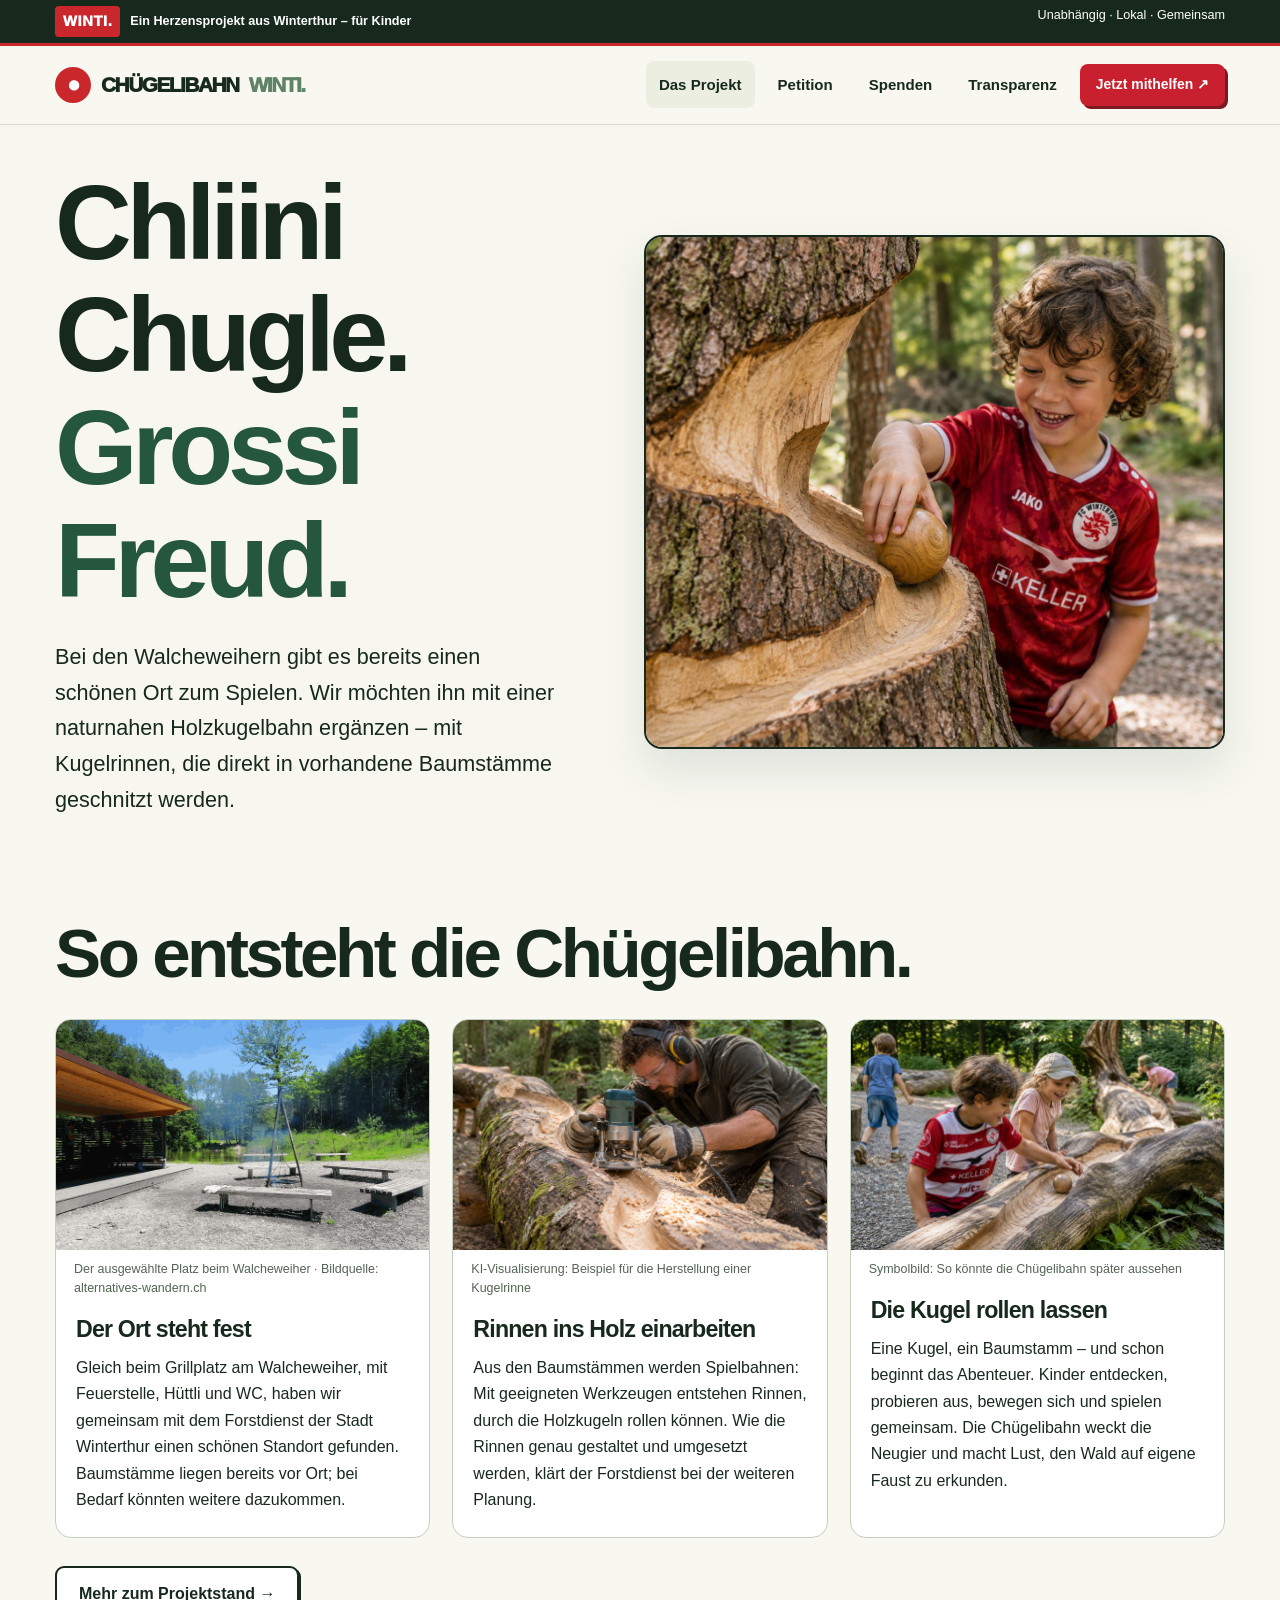
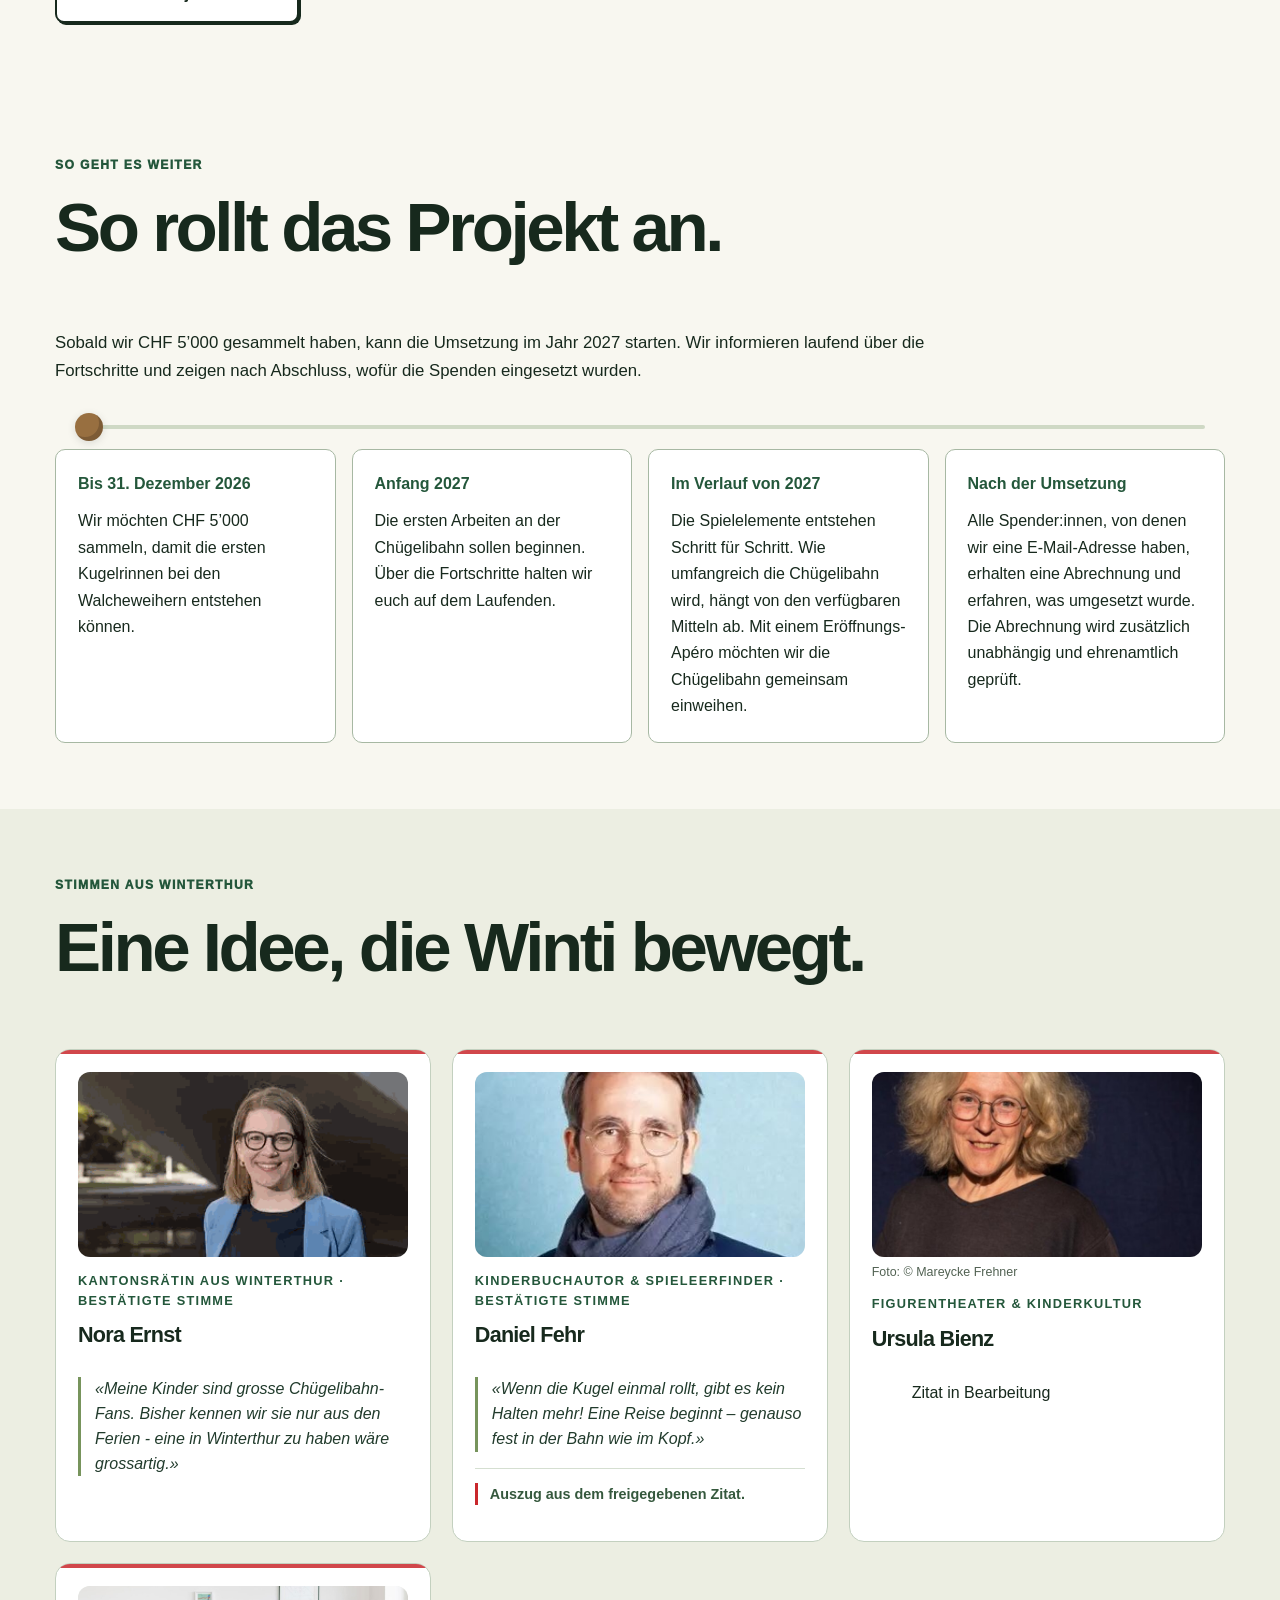
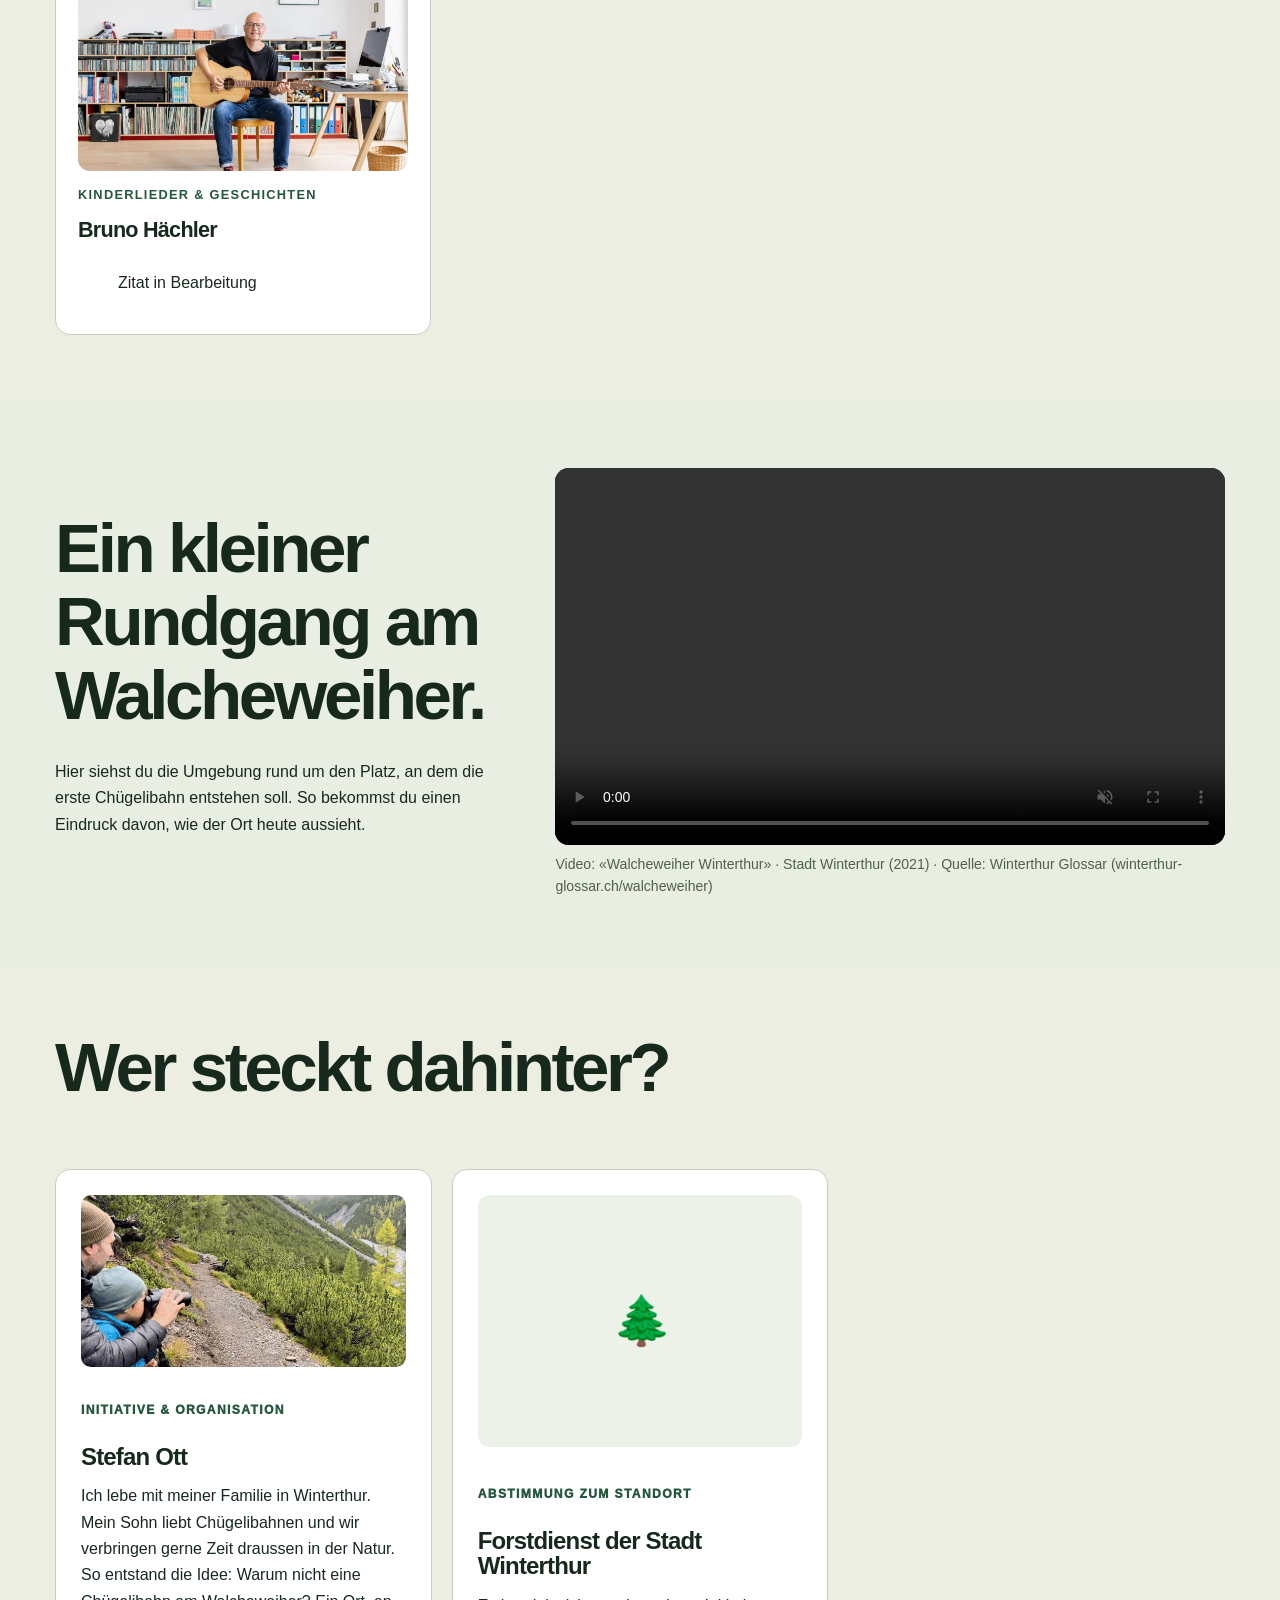
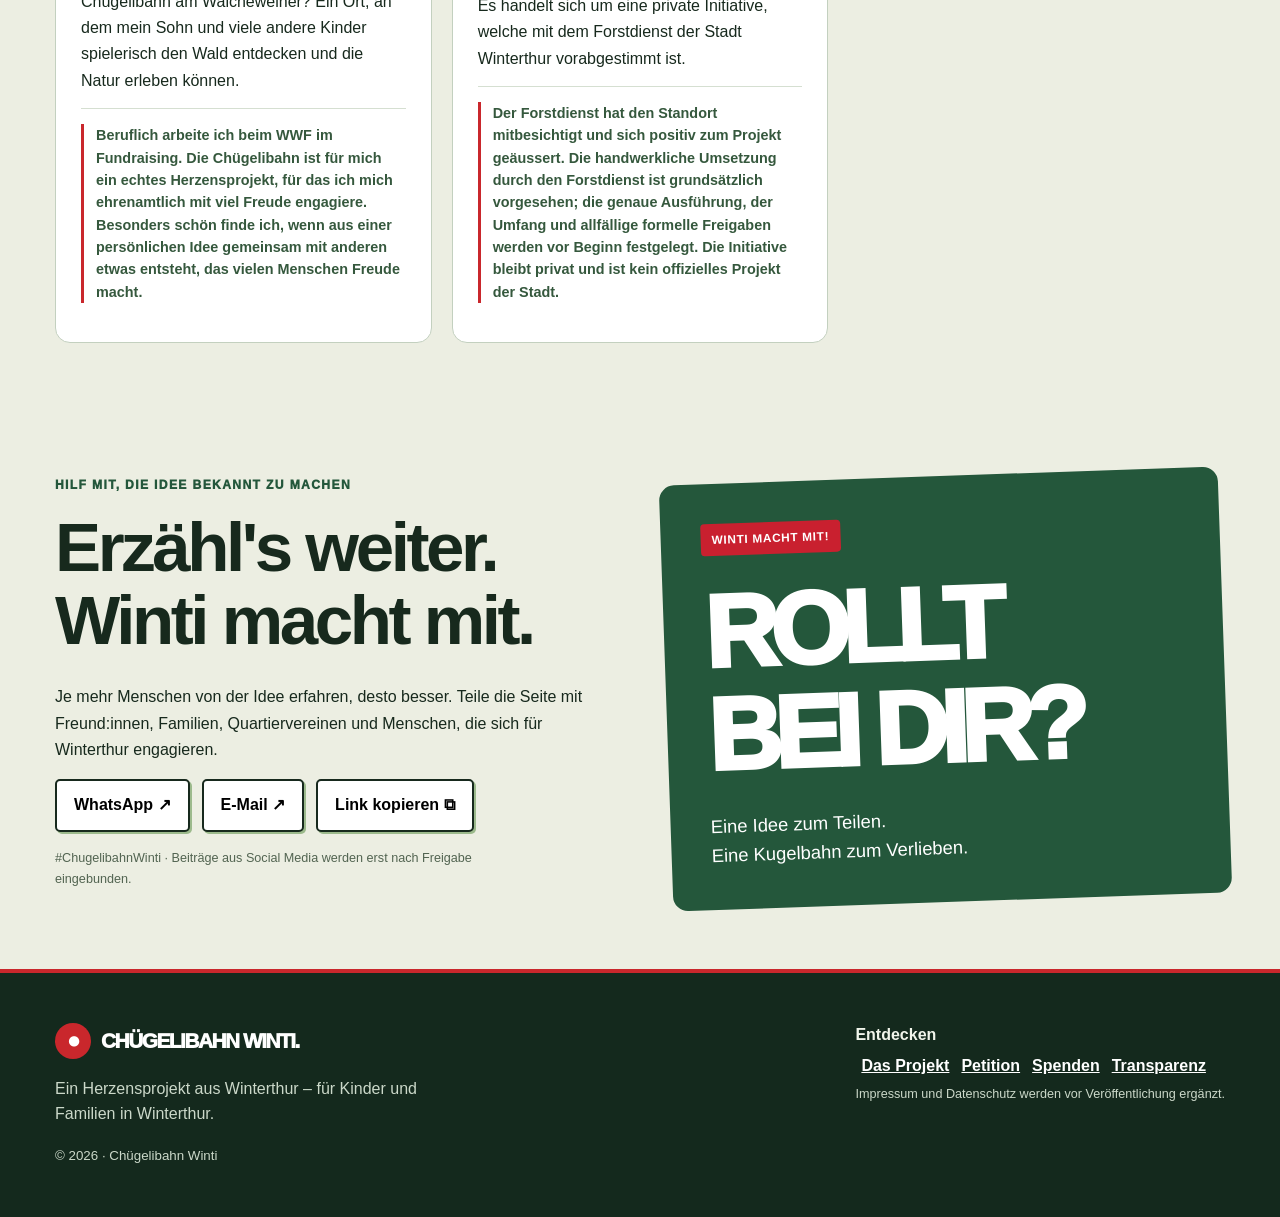
==== index.html @ 323e65c0 "Startseite: überflüssige Stimmen- und Videohinweise entfernen" ====
<!DOCTYPE html>

<html lang="de-CH">
  <head>
    <meta charset="utf-8" />
    <meta content="width=device-width, initial-scale=1" name="viewport" />
    <meta content="#f6f5ee" name="theme-color" />
    <title>Chügelibahn Winti – Chügelibahn Winterthur</title>

    <link rel="stylesheet" href="styles.css" />
    <script src="script.js" defer></script>
  </head>
  <body data-page="start">
    <div class="topline">
      <div class="shell">
        <span class="topline-badge"
          ><strong class="community-wordmark">WINTI.</strong> Ein Herzensprojekt aus Winterthur –
          für Kinder</span
        ><span>Unabhängig · Lokal · Gemeinsam</span>
      </div>
    </div>
    <header class="nav">
      <div class="shell nav-inner">
        <a class="logo" href="index.html"
          ><span class="logo-mark">●</span> CHÜGELIBAHN <span class="brand-location">WINTI.</span></a
        ><button aria-controls="navlinks" aria-expanded="false" class="mobile-menu" id="menu">
          ☰ Menü
        </button>
        <nav aria-label="Hauptnavigation" class="navlinks" id="navlinks">
          <a href="index.html" class="active" aria-current="page">Das Projekt</a
          ><a href="petition.html">Petition</a><a href="spenden.html">Spenden</a
          ><a href="transparenz.html">Transparenz</a
          ><a class="btn small main-nav-cta" href="spenden.html">Jetzt mithelfen ↗</a>
        </nav>
      </div>
    </header>
    <main>
      <section class="page" id="start">
        <div class="hero">
          <div class="shell hero-grid">
            <div>
              <h1>Chliini<br />Chugle.<br /><span>Grossi Freud.</span></h1>
              <p>
                Bei den Walcheweihern gibt es bereits einen schönen Ort zum Spielen.
                Wir möchten ihn mit einer naturnahen Holzkugelbahn ergänzen –
                mit Kugelrinnen, die direkt in vorhandene Baumstämme geschnitzt werden.
              </p>
            </div>
            <div aria-label="Illustration einer Holzkugelbahn im Wald" class="scene">
              <img
                alt="Symbolbild: Kind entdeckt eine Kugelbahn, die in liegende Baumstämme geschnitzt ist"
                loading="eager"
                src="bilder/kind-mit-kugel.jpg"
              />
            </div>
          </div>
        </div>
        <section class="section story-section" aria-labelledby="build-title">
          <div class="shell">
            <h2 id="build-title">So entsteht die Chügelibahn.</h2>
            <div class="build-steps">
              <article class="build-step">
                <figure>
                  <img src="bilder/walcheweiher-feuerstelle.png" loading="lazy" alt="Feuerstelle und Sitzgelegenheiten beim Walcheweiher in Winterthur" />
                  <figcaption>Der ausgewählte Platz beim Walcheweiher · Bildquelle: alternatives-wandern.ch</figcaption>
                </figure>
                <div class="build-step-copy">
                  <h3>Der Ort steht fest</h3>
                  <p>Gleich beim Grillplatz am Walcheweiher, mit Feuerstelle, Hüttli und WC, haben wir gemeinsam mit dem Forstdienst der Stadt Winterthur einen schönen Standort gefunden. Baumstämme liegen bereits vor Ort; bei Bedarf könnten weitere dazukommen.</p>
                </div>
              </article>
              <article class="build-step">
                <figure>
                  <img src="bilder/holzrinne-fraesen-foto.jpg" loading="lazy" alt="Fotorealistische Visualisierung: Eine Person fräst eine geschwungene Kugelrinne in einen liegenden Baumstamm" />
                  <figcaption>KI-Visualisierung: Beispiel für die Herstellung einer Kugelrinne</figcaption>
                </figure>
                <div class="build-step-copy">
                  <h3>Rinnen ins Holz einarbeiten</h3>
                  <p>Aus den Baumstämmen werden Spielbahnen: Mit geeigneten Werkzeugen entstehen Rinnen, durch die Holzkugeln rollen können. Wie die Rinnen genau gestaltet und umgesetzt werden, klärt der Forstdienst bei der weiteren Planung.</p>
                </div>
              </article>
              <article class="build-step">
                <figure>
                  <img src="bilder/kinder-spielen.jpg" loading="lazy" alt="Symbolbild: Kinder spielen an einer Holzkugelbahn im Wald" />
                  <figcaption>Symbolbild: So könnte die Chügelibahn später aussehen</figcaption>
                </figure>
                <div class="build-step-copy">
                  <h3>Die Kugel rollen lassen</h3>
                  <p>Eine Kugel, ein Baumstamm – und schon beginnt das Abenteuer. Kinder entdecken, probieren aus, bewegen sich und spielen gemeinsam. Die Chügelibahn weckt die Neugier und macht Lust, den Wald auf eigene Faust zu erkunden.</p>
                </div>
              </article>
            </div>
            <a class="btn light" href="transparenz.html">Mehr zum Projektstand →</a>
          </div>
        </section>
        <section class="section" aria-labelledby="timeline-title">
          <div class="shell">
            <div class="section-head">
              <div>
                <div class="eyebrow">So geht es weiter</div>
                <h2 id="timeline-title">So rollt das Projekt an.</h2>
              </div>
            </div>
            <p class="timeline-context">
              Sobald wir CHF 5’000 gesammelt haben, kann die Umsetzung im Jahr 2027 starten.
              Wir informieren laufend über die Fortschritte und zeigen nach Abschluss,
              wofür die Spenden eingesetzt wurden.
            </p>
            <div class="rolling-timeline">
              <div aria-hidden="true" class="rolling-track"></div>
              <div aria-hidden="true" class="rolling-ball"></div>
              <div class="roadmap">
                <div>
                  <strong>Bis 31. Dezember 2026</strong>
                  <p>Wir möchten CHF 5’000 sammeln, damit die ersten Kugelrinnen bei den Walcheweihern entstehen können.</p>
                </div>
                <div>
                  <strong>Anfang 2027</strong>
                  <p>Die ersten Arbeiten an der Chügelibahn sollen beginnen. Über die Fortschritte halten wir euch auf dem Laufenden.</p>
                </div>
                <div>
                  <strong>Im Verlauf von 2027</strong>
                  <p>Die Spielelemente entstehen Schritt für Schritt. Wie umfangreich die Chügelibahn wird, hängt von den verfügbaren Mitteln ab. Mit einem Eröffnungs-Apéro möchten wir die Chügelibahn gemeinsam einweihen.</p>
                </div>
                <div>
                  <strong>Nach der Umsetzung</strong>
                  <p>Alle Spender:innen, von denen wir eine E-Mail-Adresse haben, erhalten eine Abrechnung und erfahren, was umgesetzt wurde. Die Abrechnung wird zusätzlich unabhängig und ehrenamtlich geprüft.</p>
                </div>
              </div>
            </div>
          </div>
        </section>
        <section class="section alt home-voices" aria-labelledby="home-voices-title">
          <div class="shell">
            <div class="section-head">
              <div>
                <div class="eyebrow">Stimmen aus Winterthur</div>
                <h2 id="home-voices-title">Eine Idee, die Winti bewegt.</h2>
              </div>
            </div>
            <div class="support-grid">
              <article class="support-card">
                <img alt="Nora Ernst" class="support-photo" loading="lazy" src="bilder/nora-ernst.png" />
                <div class="support-role">Kantonsrätin aus Winterthur · bestätigte Stimme</div>
                <h3>Nora Ernst</h3>
                <blockquote class="confirmed-quote">«Meine Kinder sind grosse Chügelibahn-Fans. Bisher kennen wir sie nur aus den Ferien - eine in Winterthur zu haben wäre grossartig.»</blockquote>
              </article>
              <article class="support-card">
                <img alt="Daniel Fehr" class="support-photo" loading="lazy" src="bilder/daniel-fehr.jpg" />
                <div class="support-role">Kinderbuchautor &amp; Spieleerfinder · bestätigte Stimme</div>
                <h3>Daniel Fehr</h3>
                <blockquote class="confirmed-quote">«Wenn die Kugel einmal rollt, gibt es kein Halten mehr! Eine Reise beginnt – genauso fest in der Bahn wie im Kopf.»</blockquote>
                <p class="smallprint">Auszug aus dem freigegebenen Zitat.</p>
              </article>
              <article class="support-card">
                <img alt="Ursula Bienz" class="support-photo" loading="lazy" src="bilder/ursula-bienz.jpg" />
                <p class="photo-credit">Foto: © Mareycke Frehner</p>
                <div class="support-role">Figurentheater &amp; Kinderkultur</div>
                <h3>Ursula Bienz</h3>
                <blockquote class="pending-quote">Zitat in Bearbeitung</blockquote>
              </article>
              <article class="support-card">
                <img alt="Bruno Hächler" class="support-photo" loading="lazy" src="bilder/bruno-haechler.jpg" />
                <div class="support-role">Kinderlieder &amp; Geschichten</div>
                <h3>Bruno Hächler</h3>
                <blockquote class="pending-quote">Zitat in Bearbeitung</blockquote>
              </article>
            </div>
          </div>
        </section>
        <section class="section video-location">
          <div class="shell location-video-grid">
            <div>
              <h2>Ein kleiner Rundgang am Walcheweiher.</h2>
              <p>
                Hier siehst du die Umgebung rund um den Platz, an dem die erste Chügelibahn entstehen
                soll. So bekommst du einen Eindruck davon, wie der Ort heute aussieht.
              </p>
            </div>
            <figure class="video-figure">
              <video autoplay="" controls="" muted="" playsinline="" preload="auto">
                <source src="videoplayback.mp4" type="video/mp4" />
                Dein Browser unterstützt dieses Video leider nicht.
              </video>
              <figcaption>
                Video: «Walcheweiher Winterthur» · Stadt Winterthur (2021) · Quelle: Winterthur
                Glossar (winterthur-glossar.ch/walcheweiher)
              </figcaption>
            </figure>
          </div>
        </section>
        <section class="section alt team-section">
          <div class="shell">
            <div class="section-head">
              <div>
                <h2>Wer steckt dahinter?</h2>
              </div>
            </div>
            <div class="team-people">
              <article class="person-card">
                <img
                  alt="Stefan mit seinem Sohn draussen in der Natur"
                  class="person-photo"
                  loading="lazy"
                  src="bilder/stefan-mit-sohn.png"
                />
                <div>
                  <span class="eyebrow">Initiative &amp; Organisation</span>
                  <h3>Stefan Ott</h3>
                  <p>
                    Ich lebe mit meiner Familie in Winterthur. Mein Sohn liebt Chügelibahnen und wir
                    verbringen gerne Zeit draussen in der Natur. So entstand die Idee: Warum nicht
                    eine Chügelibahn am Walcheweiher? Ein Ort, an dem mein Sohn und viele andere
                    Kinder spielerisch den Wald entdecken und die Natur erleben können.
                  </p>
                  <p class="person-extra">
                    Beruflich arbeite ich beim WWF im Fundraising. Die Chügelibahn ist für mich ein
                    echtes Herzensprojekt, für das ich mich ehrenamtlich mit viel Freude engagiere.
                    Besonders schön finde ich, wenn aus einer persönlichen Idee gemeinsam mit
                    anderen etwas entsteht, das vielen Menschen Freude macht.
                  </p>
                </div>
              </article>
              <article class="person-card">
                <div aria-hidden="true" class="person-photo person-placeholder forest-placeholder">
                  🌲
                </div>
                <div>
                  <span class="eyebrow">Abstimmung zum Standort</span>
                  <h3>Forstdienst der Stadt Winterthur</h3>
                  <p>
                    Es handelt sich um eine private Initiative, welche mit dem Forstdienst der Stadt
                    Winterthur vorabgestimmt ist.
                  </p>
                  <p class="person-extra">
                    Der Forstdienst hat den Standort mitbesichtigt und sich positiv zum Projekt
                    geäussert. Die handwerkliche Umsetzung durch den Forstdienst ist grundsätzlich
                    vorgesehen; die genaue Ausführung, der Umfang und allfällige formelle Freigaben
                    werden vor Beginn festgelegt. Die Initiative bleibt privat und ist kein
                    offizielles Projekt der Stadt.
                  </p>
                </div>
              </article>
            </div>
          </div>
        </section>
      </section>

      <section class="section alt">
        <div class="shell split">
          <div>
            <div class="eyebrow">Hilf mit, die Idee bekannt zu machen</div>
            <h2>Erzähl's weiter.<br />Winti macht mit.</h2>
            <p>
              Je mehr Menschen von der Idee erfahren, desto besser. Teile die Seite mit
              Freund:innen, Familien, Quartiervereinen und Menschen, die sich für Winterthur
              engagieren.
            </p>
            <div class="social">
              <button data-share="start">WhatsApp ↗</button
              ><button data-share="start" data-share-kind="email">E-Mail ↗</button
              ><button data-copy="#start">Link kopieren ⧉</button>
            </div>
            <p class="smallprint share-note">
              #ChugelibahnWinti · Beiträge aus Social Media werden erst nach Freigabe eingebunden.
            </p>
          </div>
          <div class="share-poster">
            <span class="tag poster-winti">WINTI macht mit!</span>
            <div class="share-poster-title">ROLLT<br />BEI DIR?</div>
            <div class="share-poster-description">
              Eine Idee zum Teilen.<br />Eine Kugelbahn zum Verlieben.
            </div>
          </div>
        </div>
      </section>
    </main>
    <footer class="footer">
      <div class="shell footer-grid">
        <div>
          <a class="logo footer-logo" href="index.html"
            ><span class="logo-mark">●</span> CHÜGELIBAHN WINTI.</a
          >
          <p class="footer-description">
            Ein Herzensprojekt aus Winterthur – für Kinder und Familien in Winterthur.
          </p>
          <small class="footer-note">© 2026 · Chügelibahn Winti</small>
        </div>
        <div>
          <strong>Entdecken</strong>
          <div>
            <a href="index.html">Das Projekt</a><a href="petition.html">Petition</a
            ><a href="spenden.html">Spenden</a><a href="transparenz.html">Transparenz</a>
          </div>
          <p class="smallprint footer-note">
            Impressum und Datenschutz werden vor Veröffentlichung ergänzt.
          </p>
        </div>
      </div>
    </footer>
    <div class="sticky-cta">
      <a class="btn light" href="petition.html">Petition ✍️</a
      ><a class="btn" href="spenden.html">Spenden 💚</a>
    </div>
    <div aria-live="polite" class="toast" id="toast" role="status"></div>
  </body>
</html>
---- styles.css ----
/* Shared site styles. Responsive rules follow the components they adjust. */

:root {
  --orange: #d8ae7d;
  --white: #fff;
  --max: 1170px;
  --ink: #17291d;
  --green: #24573b;
  --winti-red: #c9272c;
  --editorial-accent: #77945c;
  --paper: #f8f7f0;
  --cream: #eceee2;
  --lime: #d9e5b6;
  --border: #c3d0bf;
  --muted: #526451;
}
* {
  box-sizing: border-box;
}
html {
  scroll-behavior: smooth;
}
body {
  margin: 0;
  background: var(--paper);
  color: var(--ink);
  font-family: Arial, Helvetica, sans-serif;
  line-height: 1.55;
}
button,
input {
  font: inherit;
}
button {
  cursor: pointer;
}
a {
  color: inherit;
}
button:focus-visible,
a:focus-visible,
input:focus-visible,
summary:focus-visible {
  outline: 3px solid #ff8b39;
  outline-offset: 3px;
}
h1,
h2,
h3,
p {
  margin-top: 0;
}
h1,
h2,
h3 {
  line-height: 1.06;
  letter-spacing: -0.05em;
}
h1 {
  font-size: clamp(3.1rem, 8.3vw, 7.4rem);
}
h2 {
  font-size: clamp(2.2rem, 5.4vw, 4.7rem);
}
h3 {
  font-size: clamp(1.25rem, 2.4vw, 2rem);
}
p {
  max-width: 68ch;
}
.shell {
  margin: auto;
}
.topline {
  background: var(--ink);
  color: #fff;
  font-size: 0.79rem;
  padding: 6px 0;
}
.topline .shell {
  display: flex;
  justify-content: space-between;
  gap: 12px;
}
.nav {
  position: sticky;
  top: 0;
  z-index: 25;
  background: rgba(248, 247, 240, 0.96);
  backdrop-filter: blur(12px);
  border-bottom: 1px solid #d5dccf;
}
.nav-inner {
  min-height: 78px;
  display: flex;
  justify-content: space-between;
  gap: 12px;
}
.nav-inner,
.logo {
  align-items: center;
}
.logo {
  display: inline-flex;
  gap: 10px;
  font-size: 1.3rem;
  font-weight: 950;
  letter-spacing: -0.07em;
  text-decoration: none;
}
.logo-mark {
  display: grid;
  place-items: center;
  width: 36px;
  height: 36px;
  border-radius: 50%;
  font-size: 22px;
}
.navlinks {
  display: flex;
  align-items: center;
  gap: 10px;
}
.navlinks a {
  border: 0;
  background: transparent;
  padding: 12px 13px;
  color: var(--ink);
  font-weight: 800;
  font-size: 0.94rem;
  border-radius: 8px;
}
.navlinks a:hover,
.navlinks a.active {
  background: var(--cream);
}
.btn {
  border: 2px solid var(--ink);
  color: var(--ink);
  font-weight: 900;
  padding: 14px 22px;
  border-radius: 9px;
  transition:
    transform 0.15s,
    box-shadow 0.15s;
  text-decoration: none;
  display: inline-flex;
  align-items: center;
  justify-content: center;
  gap: 8px;
}
.btn,
.btn:hover {
  box-shadow: 2px 2px 0 var(--ink);
}
.btn:hover {
  transform: translate(2px, 2px);
}
.btn.dark {
  color: #fff;
  box-shadow: 4px 4px 0 #7b9c77;
}
.btn.light {
  background: #fff;
}
.btn.small {
  padding: 10px 16px;
  font-size: 0.87rem;
}
.btn.full {
  width: 100%;
}
.btn:disabled {
  opacity: 0.55;
  cursor: not-allowed;
}
.tag {
  display: inline-flex;
  padding: 7px 11px;
  border-radius: 4px;
  background: var(--lime);
  font-size: 0.74rem;
  font-weight: 950;
  letter-spacing: 0.07em;
  text-transform: uppercase;
}
.page {
  display: block;
  animation: appear 0.22s ease;
}
@keyframes appear {
  from {
    opacity: 0.6;
    transform: translateY(6px);
  }
  to {
    opacity: 1;
    transform: translateY(0);
  }
}
.hero {
  padding: 58px 0 86px;
  overflow: hidden;
}
.hero-grid {
  display: grid;
  grid-template-columns: 1.02fr 0.98fr;
  gap: 4%;
}
.hero h1 {
  margin: 22px 0 22px;
}
.hero h1 span {
  color: var(--green);
}
.hero p {
  font-size: 1.22rem;
}
.scene {
  position: relative;
  border: 2px solid var(--ink);
  border-radius: 22px;
  background: #dfeadb;
  box-shadow: 5px 5px 0 #c2ceb3;
  overflow: hidden;
}
.section {
  padding: 90px 0;
}
.section.dark {
  background: var(--ink);
  color: #fff;
}
.section-head {
  display: flex;
  justify-content: space-between;
}
.section-head p {
  max-width: 380px;
}
.cards {
  display: grid;
  grid-template-columns: repeat(3, 1fr);
}
.card {
  border: 1.5px solid var(--ink);
  padding: 27px;
  background: #fff;
  border-radius: 13px;
}
.card .num {
  font-size: 3rem;
  font-weight: 950;
  color: var(--green);
  letter-spacing: -0.07em;
}
.card h3 {
  margin: 8px 0 11px;
}
.card p {
  color: var(--muted);
}
.split {
  display: grid;
  grid-template-columns: 1fr 1fr;
}
.milestone {
  display: grid;
  grid-template-columns: 135px 1fr;
  gap: 28px;
  padding: 22px 0;
  border-top: 1px solid #c9d2c3;
}
.milestone strong {
  font-size: 1.6rem;
  letter-spacing: -0.06em;
}
.milestone p {
  margin: 5px 0 0;
}
.progress-wrap {
  border: 2px solid var(--ink);
  background: #fff;
  padding: 28px;
  border-radius: 13px;
  box-shadow: 7px 7px 0 var(--lime);
}
.progress-head {
  display: flex;
  justify-content: space-between;
  align-items: center;
  gap: 10px;
}
.progress-head strong {
  font-size: clamp(2rem, 4vw, 3.8rem);
  letter-spacing: -0.07em;
  line-height: 1;
}
.progress {
  height: 19px;
  background: #dbe3d5;
  border: 1px solid var(--ink);
  border-radius: 20px;
  overflow: hidden;
  margin: 20px 0 10px;
}
.progress > span {
  display: block;
  height: 100%;
  width: 0;
  background: #62a85f;
  transition: width 0.4s;
}
.notice {
  font-size: 0.9rem;
}
.eyebrow {
  font-weight: 950;
  font-size: 0.76rem;
  letter-spacing: 0.11em;
  text-transform: uppercase;
  color: var(--green);
  margin-bottom: 16px;
}
.dark .eyebrow {
  color: var(--lime);
}
.page-hero {
  padding: 70px 0 55px;
  background: var(--cream);
  border-bottom: 1px solid #d3dbc9;
}
.page-hero h1 {
  font-size: clamp(3rem, 7vw, 6.2rem);
  max-width: 1000px;
  margin: 12px 0 22px;
}
.page-hero p {
  font-size: 1.23rem;
}
.form-card {
  background: #fff;
  border: 2px solid var(--ink);
  padding: 30px;
  border-radius: 14px;
  box-shadow: 3px 3px 0 #b5c9ab;
}
.form-card h3 {
  margin-bottom: 20px;
}
.field {
  margin: 0 0 15px;
}
.field label {
  display: block;
  font-weight: 800;
  margin-bottom: 6px;
}
.field input {
  width: 100%;
  padding: 13px 14px;
  border-radius: 7px;
  border: 1.5px solid #90a38c;
  background: #fff;
  color: var(--ink);
}
.two-fields {
  display: grid;
  grid-template-columns: 1fr 1fr;
  gap: 12px;
}
.checkline {
  display: flex;
  gap: 10px;
  align-items: flex-start;
  font-size: 0.91rem;
  margin: 15px 0;
}
.checkline input {
  width: 17px;
  height: 17px;
  flex: none;
  margin-top: 4px;
}
.checkline label {
  cursor: pointer;
}
.muted,
.smallprint {
  color: var(--muted);
}
.smallprint {
  font-size: 0.79rem;
}
.quote {
  font-size: clamp(1.5rem, 2.6vw, 2.5rem);
  line-height: 1.25;
  font-weight: 900;
  letter-spacing: -0.04em;
}
.result {
  display: none;
  background: #e4f5c1;
  border: 2px solid var(--ink);
  padding: 20px;
  border-radius: 10px;
  margin-top: 18px;
}
.result.visible {
  display: block;
}
.chip-row {
  display: flex;
  gap: 10px;
  flex-wrap: wrap;
}
.chip {
  padding: 13px 19px;
  border: 2px solid #9cac98;
  border-radius: 8px;
  background: #fff;
  font-weight: 900;
}
.chip.selected {
  box-shadow: 3px 3px 0 var(--ink);
}
.metric-grid {
  display: grid;
  grid-template-columns: repeat(3, 1fr);
  gap: 15px;
}
.metric {
  padding: 22px;
  border: 1.5px solid var(--ink);
  background: #fff;
  border-radius: 11px;
}
.metric strong {
  display: block;
  font-size: 2rem;
  letter-spacing: -0.06em;
}
.metric small {
  color: var(--muted);
}
table {
  width: 100%;
  border-collapse: collapse;
}
th,
td {
  padding: 14px 12px;
  text-align: left;
  border-bottom: 1px solid #cbd6c7;
}
th {
  background: #e4ecdc;
  font-size: 0.85rem;
}
td:last-child,
th:last-child {
  text-align: right;
  font-variant-numeric: tabular-nums;
}
.faq details {
  border: 2px solid var(--ink);
  margin: 11px 0;
  background: #fff;
  box-shadow: 4px 4px 0 #bddd9d;
  border-radius: 5px;
}
.faq summary {
  list-style: none;
  cursor: pointer;
  font-weight: 900;
  padding: 18px 55px 18px 19px;
  position: relative;
  font-size: 1.04rem;
}
.faq summary::-webkit-details-marker {
  display: none;
}
.faq summary:after {
  content: "+";
  position: absolute;
  right: 19px;
  top: 9px;
  font-size: 2rem;
}
.faq details[open] summary:after {
  content: "−";
}
.faq details p {
  padding: 0 19px 18px;
  margin: 0;
  color: var(--muted);
}
.social {
  display: flex;
  flex-wrap: wrap;
  gap: 12px;
}
.social button {
  border: 2px solid var(--ink);
  background: #fff;
  padding: 12px 17px;
  border-radius: 5px;
  font-weight: 850;
}
.footer {
  background: #14291d;
  color: #f1f5eb;
  padding: 50px 0;
}
.footer-grid {
  display: flex;
  justify-content: space-between;
  gap: 30px;
  flex-wrap: wrap;
}
.footer a:not(.logo) {
  color: #fff;
  background: transparent;
  border: 0;
  text-decoration: underline;
  padding: 6px;
  font-weight: 700;
}
.toast {
  position: fixed;
  right: 20px;
  bottom: 20px;
  z-index: 50;
  padding: 15px 20px;
  border-radius: 10px;
  background: var(--ink);
  color: #fff;
  box-shadow: 0 8px 40px #0003;
  max-width: 370px;
  display: none;
}
.toast.show {
  display: block;
}
.demo-pill {
  display: inline-block;
  background: #fcdfb2;
  color: #4b330c;
  padding: 6px 10px;
  border-radius: 5px;
  font-size: 0.74rem;
  font-weight: 850;
}
.mobile-menu {
  display: none;
}
.donation-summary {
  background: #eef3e6;
  border-radius: 10px;
  padding: 18px;
  margin: 20px 0;
}
.donation-summary strong {
  font-size: 2rem;
}
.sticky-cta {
  display: none;
}
@media (max-width: 880px) {
  .navlinks {
    gap: 2px;
  }
  .navlinks a {
    padding: 10px 7px;
    font-size: 0.82rem;
  }
  .hero-grid {
    gap: 36px;
  }
  .hero-grid,
  .split {
    grid-template-columns: 1fr;
  }
  .hero {
    padding: 40px 0 60px;
  }
  .hero .scene {
    max-width: 680px;
  }
  .section {
    padding: 65px 0;
  }
  .cards {
    grid-template-columns: 1fr 1fr;
  }
  .section-head {
    flex-direction: column;
  }
  .metric-grid {
    grid-template-columns: 1fr 1fr;
  }
}
@media (max-width: 600px) {
  .topline {
    font-size: 0.69rem;
  }
  .nav-inner {
    min-height: 67px;
    flex-wrap: wrap;
  }
  .logo {
    font-size: 1.07rem;
  }
  .logo-mark {
    width: 30px;
    height: 30px;
    font-size: 19px;
  }
  .mobile-menu {
    display: block;
    border: 1.5px solid var(--ink);
    background: transparent;
    padding: 8px 12px;
    border-radius: 6px;
    font-weight: 800;
  }
  .navlinks {
    display: none;
    flex-basis: 100%;
    flex-direction: column;
    align-items: stretch;
    padding-bottom: 15px;
  }
  .navlinks.open {
    display: flex;
  }
  .navlinks a {
    text-align: left;
    padding: 13px;
  }
  .navlinks .btn {
    display: none;
  }
  .hero h1 {
    font-size: clamp(3rem, 13vw, 5.3rem);
  }
  .hero p {
    font-size: 1.06rem;
  }
  .cards,
  .metric-grid,
  .two-fields {
    grid-template-columns: 1fr;
  }
  .form-card {
    padding: 20px;
  }
  .section {
    padding: 53px 0;
  }
  .page-hero {
    padding: 55px 0 40px;
  }
  .page-hero h1 {
    font-size: 3.1rem;
  }
  .milestone {
    grid-template-columns: 90px 1fr;
    gap: 13px;
  }
  .milestone strong {
    font-size: 1.2rem;
  }
  .progress-wrap {
    padding: 20px;
  }
  .sticky-cta {
    display: flex;
    position: fixed;
    bottom: 0;
    left: 0;
    right: 0;
    background: #f8f7f0ee;
    backdrop-filter: blur(10px);
    padding: 10px 16px;
    gap: 8px;
    border-top: 1px solid #cbd5c6;
    z-index: 20;
  }
  .sticky-cta .btn {
    flex: 1;
    font-size: 0.82rem;
    padding: 10px 8px;
  }
  .footer {
    padding-bottom: 95px;
  }
}

.scene {
  min-height: 500px;
}
.scene > img {
  width: 100%;
  height: 500px;
  object-fit: cover;
  display: block;
}
.photo-grid {
  display: grid;
  grid-template-columns: repeat(2, minmax(0, 1fr));
  gap: 18px;
}
.photo-grid figure {
  margin: 0;
  background: #fff;
  border: 1px solid #cbd6c7;
  border-radius: 14px;
  overflow: hidden;
}
.photo-grid figure.wide {
  grid-column: span 2;
}
.photo-grid img {
  width: 100%;
  height: 270px;
  object-fit: cover;
  display: block;
}
.photo-grid .wide img {
  height: 420px;
}
.photo-grid figcaption {
  padding: 13px 18px;
  color: #435545;
  font-size: 0.9rem;
}
.roadmap {
  display: grid;
  grid-template-columns: repeat(4, 1fr);
  gap: 16px;
}
.roadmap > div {
  background: white;
  padding: 22px;
  border: 1.5px solid #a7b8a3;
  border-radius: 10px;
}
.roadmap strong {
  color: var(--green);
}
.roadmap p {
  margin: 12px 0 0;
}
.photo-section {
  background: #f4f6ee;
}
@media (max-width: 800px) {
  .roadmap {
    grid-template-columns: 1fr 1fr;
  }
}
@media (max-width: 600px) {
  .scene,
  .scene > img {
    min-height: 280px;
    height: 300px;
  }
  .photo-grid {
    grid-template-columns: 1fr;
  }
  .photo-grid figure.wide {
    grid-column: span 1;
  }
  .photo-grid img,
  .photo-grid .wide img {
    height: 260px;
  }
  .roadmap {
    grid-template-columns: 1fr;
  }
}
.hero {
  background: #f7f7f0;
}
.hero-grid {
  align-items: center;
}
.hero .scene {
  border-radius: 18px;
  overflow: hidden;
  box-shadow: 0 20px 44px #183c281c;
}
.hero .scene img {
  height: 510px;
  object-fit: cover;
  object-position: 50% 50%;
}
.editorial-grid {
  display: grid;
  grid-template-columns: 1.25fr 0.75fr;
}
.editorial-grid img {
  width: 100%;
  height: 390px;
  object-fit: cover;
  border-radius: 16px;
}
.editorial-grid h2 {
  font-size: clamp(32px, 4vw, 49px);
}
.visual-break {
  background: #f9f7ee;
}
.page-hero {
  position: relative;
}
.benefit-image figcaption {
  font-size: 0.83rem;
  opacity: 0.72;
  display: block;
  margin-top: 7px;
}
.benefit-image {
  margin: 36px 0 0;
}
.benefit-image img {
  width: 100%;
  max-height: 400px;
  object-fit: cover;
  border-radius: 12px;
}
.reward-note {
  background: #edf5df;
  border: 1px solid #b6caa5;
  border-radius: 8px;
  margin-top: 15px;
  padding: 13px;
  font-size: 0.98rem;
  color: #24442f;
}
.status-grid {
  display: grid;
  grid-template-columns: repeat(3, 1fr);
  gap: 15px;
}
.status-grid > div {
  padding: 24px;
  border: 1px solid #cad5c5;
  border-radius: 12px;
  background: white;
}
.status-grid p {
  margin: 10px 0 0;
}
.status-dot {
  width: 11px;
  height: 11px;
  border-radius: 50%;
  background: #457b4d;
  display: inline-block;
  margin-right: 8px;
}
.status-dot.pending {
  background: #c99c44;
}
.voluntary {
  margin-bottom: 28px;
  padding: 18px 24px;
  background: #eaf2df;
  border-radius: 12px;
}
.voluntary h3 {
  margin: 5px 0;
}
.voluntary p {
  margin-bottom: 0;
}
@media (max-width: 800px) {
  .editorial-grid,
  .status-grid {
    grid-template-columns: 1fr;
  }
  .editorial-grid img {
    height: 290px;
  }
  .hero .scene img {
    height: 320px;
  }
}
.person-card {
  background: white;
  border: 1.5px solid #c2d0bf;
  border-radius: 15px;
  padding: 25px;
  gap: 14px;
}
.person-card h3 {
  margin: 8px 0 14px;
  font-size: 1.5rem;
}
.person-card p {
  margin: 0 0 14px;
}
.petition-hero-grid {
  display: grid;
  grid-template-columns: 1fr 1fr;
  gap: 55px;
  align-items: center;
}
.petition-head .petition-hero-grid h1 {
  font-size: clamp(3rem, 5.5vw, 5rem);
  line-height: 1.05;
}
.petition-head .btn {
  margin: 22px 0 0;
}
.petition-head {
  padding: 55px 0;
}
.donation-head {
  padding: 55px 0 40px;
}
.donation-hero-detail {
  display: flex;
  align-items: center;
  gap: 20px;
  margin-top: 35px;
  max-width: 950px;
  padding: 14px;
  background: #eef3e6;
  border-radius: 14px;
}
.donation-hero-detail img {
  width: 215px;
  height: 115px;
  object-fit: cover;
  border-radius: 9px;
}
.donation-hero-detail p {
  font-size: 1rem;
  margin: 0;
}
.inline-image {
  margin-top: 32px;
  display: flex;
  align-items: center;
  gap: 30px;
}
.inline-image img {
  width: 43%;
  max-height: 270px;
  object-fit: cover;
  border-radius: 14px;
}
.inline-image > div {
  max-width: 530px;
}
@media (max-width: 980px) {
  .petition-hero-grid {
    gap: 25px;
  }
}
@media (max-width: 700px) {
  .petition-hero-grid {
    grid-template-columns: 1fr;
  }
  .donation-hero-detail,
  .inline-image {
    flex-direction: column;
    align-items: stretch;
  }
  .donation-hero-detail img,
  .inline-image img {
    width: 100%;
  }
}
.person-photo {
  width: 100%;
  height: 172px;
  object-fit: cover;
  object-position: center;
  border-radius: 10px;
  display: block;
  margin-bottom: 16px;
}
.person-card .eyebrow {
  display: block;
  margin-top: 4px;
}
@media (max-width: 700px) {
  .person-photo {
    height: 220px;
  }
}
.hero .tag {
  border-left: 4px solid var(--winti-red);
}
.support-card {
  position: relative;
  overflow: hidden;
  transition:
    transform 0.18s ease,
    box-shadow 0.18s ease;
}
.support-card:hover {
  transform: translateY(-3px);
  box-shadow: 0 9px 22px rgba(18, 46, 24, 0.09);
}
.support-card:before {
  content: "";
  height: 4px;
  position: absolute;
  top: 0;
  left: 0;
  right: 0;
  opacity: 0.85;
}
.support-line {
  border-left: 3px solid var(--winti-red);
  padding-left: 13px;
  margin-top: auto;
  font-size: 0.92rem;
  font-weight: 700;
  color: var(--green);
}
.support-description {
  flex-grow: 1;
}
.navlinks .main-nav-cta {
  background: #c9202f !important;
  color: #fff !important;
  border-color: #9f1724 !important;
  box-shadow: 3px 3px 0 #7e1823 !important;
}
.navlinks .main-nav-cta:hover,
.navlinks .main-nav-cta:focus-visible {
  background: #aa1827 !important;
  color: #fff !important;
}
.poster-winti {
  background: #c9202f !important;
  color: #fff !important;
  border-radius: 4px !important;
  font-weight: 900 !important;
  letter-spacing: 0.055em;
}
.chip.selected {
  background: var(--lime) !important;
  border-color: var(--ink) !important;
}
#start .hero-grid {
  grid-template-columns: 1fr 1.05fr;
  gap: 36px;
  align-items: center;
}
#start .hero {
  padding: 20px 0 12px;
}
#start .hero-grid > div:first-child > p {
  font-size: clamp(1.07rem, 1.8vw, 1.35rem);
  max-width: 510px;
  line-height: 1.65;
}
#petition .petition-head,
#spenden .donation-head {
  padding: 36px 0 38px;
}
#petition .petition-hero-grid {
  display: grid;
  grid-template-columns: minmax(0, 0.88fr) minmax(320px, 1.12fr);
  gap: 36px;
  align-items: start;
}
#petition .petition-head h1 {
  font-size: clamp(2.6rem, 5.3vw, 5.2rem);
  letter-spacing: -0.045em;
  margin: 15px 0 18px;
}
#petition .petition-head p {
  font-size: 1.1rem;
  line-height: 1.58;
  max-width: 51ch;
}
#petition .form-card,
#spenden .form-card {
  background: #fff;
  padding: 24px;
  border: 2px solid var(--ink);
  border-radius: 14px;
  box-shadow: 7px 7px 0 var(--lime);
}
#petition .form-card h3,
#spenden .form-card h3 {
  margin: 14px 0 15px;
  font-size: 1.55rem;
}
#petition .petition-info-grid {
  display: block;
  max-width: 950px;
}
#petition .petition-info-grid > div:first-child {
  max-width: 850px;
}
#petition .petition-info-grid .quote {
  margin-top: 24px;
}
#petition .section {
  padding-top: 48px;
}
#spenden .donation-landing-grid {
  display: grid;
  grid-template-columns: minmax(0, 0.86fr) minmax(340px, 1.14fr);
  gap: 36px;
  align-items: start;
}
#spenden .donation-head h1 {
  font-size: clamp(2.6rem, 5.3vw, 5.3rem);
  letter-spacing: -0.045em;
  margin: 17px 0 21px;
}
#spenden .donation-head .donation-landing-copy > p {
  font-size: 1.13rem;
  max-width: 49ch;
  line-height: 1.6;
}
#spenden .donation-goal-pill {
  display: inline-flex;
  flex-direction: column;
  gap: 0;
  background: var(--lime);
  border: 2px solid var(--ink);
  border-radius: 10px;
  padding: 13px 20px;
  margin-top: 18px;
}
#spenden .donation-goal-pill span {
  font-size: 0.85rem;
  font-weight: 800;
}
#spenden .donation-goal-pill strong {
  font-size: 2.1rem;
  line-height: 1.2;
}
#spenden .donation-details-grid {
  max-width: 980px;
}
#spenden .donation-details-grid .donation-hero-detail {
  margin-top: 30px;
}
@media (max-width: 850px) {
  #start .hero-grid,
  #petition .petition-hero-grid,
  #spenden .donation-landing-grid {
    grid-template-columns: 1fr !important;
    gap: 24px;
  }
  #start .hero-grid .scene {
    order: -1;
    min-height: 265px;
  }
  #start .hero {
    padding: 0 0 20px;
  }
  #petition .petition-head,
  #spenden .donation-head {
    padding: 23px 0 25px;
  }
  #petition .petition-head h1,
  #spenden .donation-head h1 {
    font-size: clamp(2.35rem, 9vw, 3.7rem);
  }
  #petition .form-card,
  #spenden .form-card {
    padding: 20px 16px;
    box-shadow: 4px 4px 0 var(--lime);
  }
  #petition .petition-head p,
  #spenden .donation-head .donation-landing-copy > p {
    font-size: 1rem;
  }
}
.cw-photo-credit {
  display: block;
  margin-top: 4px;
  font-size: 0.82em;
  color: #687267;
}
.support-card .photo-credit {
  margin: -7px 0 0;
  font-size: 0.78rem;
  line-height: 1.3;
  color: #526253;
}
.idea-head {
  display: grid !important;
  grid-template-columns: 1fr 1fr;
  gap: clamp(28px, 5vw, 80px);
  align-items: center !important;
}
.idea-head .idea-intro {
  width: 100%;
  font-size: clamp(1rem, 1.25vw, 1.15rem);
}
.editorial-grid,
.split {
  align-items: center !important;
}
.editorial-grid > div,
.split > div {
  min-width: 0;
}
.visual-break .editorial-grid {
  display: grid;
  grid-template-columns: 1fr 1fr;
  gap: clamp(25px, 4vw, 65px);
  align-items: center;
}
.visual-break .editorial-grid img {
  width: 100%;
  height: auto;
  max-height: 340px;
  object-fit: cover;
  border-radius: 15px;
}
@media (max-width: 760px) {
  .idea-head,
  .visual-break .editorial-grid {
    grid-template-columns: 1fr !important;
  }
  .visual-break .editorial-grid {
    gap: 24px;
  }
  .editorial-grid,
  .split {
    align-items: stretch !important;
  }
}

.topline-badge {
  font-weight: 800;
}
.story-copy {
  max-width: 980px;
}
.story-copy .story-text {
  max-width: 880px;
}
.story-copy p {
  font-size: 1.08rem;
}
.story-copy .notice {
  max-width: 760px;
}
.rolling-timeline {
  position: relative;
  padding-top: 42px;
}
.rolling-track {
  position: absolute;
  left: 20px;
  right: 20px;
  top: 18px;
  height: 4px;
  border-radius: 999px;
}
.rolling-ball {
  position: absolute;
  width: 28px;
  height: 28px;
  border-radius: 50%;
  box-shadow:
    inset -4px -4px 0 rgba(0, 0, 0, 0.18),
    0 2px 8px rgba(0, 0, 0, 0.12);
}
.rolling-timeline .roadmap {
  position: relative;
  z-index: 1;
}
.support-grid {
  display: grid;
  grid-template-columns: repeat(3, 1fr);
}
.support-card {
  background: #fff;
  border: 1.5px solid #c2d0bf;
  border-radius: 15px;
  padding: 22px;
  gap: 14px;
}
.support-photo {
  width: 100%;
  height: 185px;
  border-radius: 12px;
  display: block;
  background: #eef2eb;
}
.support-role {
  font-size: 0.8rem;
  font-weight: 900;
  letter-spacing: 0.1em;
  text-transform: uppercase;
  color: var(--green);
}
.support-card h3 {
  margin: 0;
  font-size: 1.35rem;
}
@media (max-width: 900px) {
  .support-grid {
    grid-template-columns: 1fr 1fr;
  }
}
@media (max-width: 680px) {
  .support-grid {
    grid-template-columns: 1fr;
  }
  .rolling-ball {
    display: none;
  }
}

.video-location {
  background: #e9eee2;
}
.location-video-grid {
  display: grid;
  grid-template-columns: 0.8fr 1.2fr;
  gap: 54px;
  align-items: center;
}
.video-figure {
  margin: 0;
  min-width: 0;
}
.video-figure video {
  width: 100%;
  aspect-ratio: 16/9;
  object-fit: contain;
  background: #12271c;
  border-radius: 14px;
  display: block;
}
.video-figure figcaption {
  font-size: 0.88rem;
  color: #50604f;
  margin-top: 9px;
}
.rolling-track {
  overflow: hidden;
}
.rolling-ball {
  animation: rollalong 12s ease-in-out infinite;
  left: 20px;
  top: 6px;
}
@keyframes rollalong {
  0%,
  10% {
    left: 20px;
    transform: rotate(0);
  }
  75%,
  90% {
    left: calc(100% - 48px);
    transform: rotate(850deg);
  }
  100% {
    left: 20px;
    transform: rotate(0);
  }
}
@media (max-width: 780px) {
  .location-video-grid {
    grid-template-columns: 1fr;
    gap: 20px;
  }
  .topline .shell > span:last-child {
    display: none;
  }
}
.voluntary-section .voluntary {
  background: transparent !important;
  display: grid;
  grid-template-columns: minmax(220px, 0.8fr) minmax(280px, 1.2fr);
  gap: 48px;
  align-items: center;
  border: 0;
}
.voluntary-section .eyebrow {
  color: #d5e8b4 !important;
}
.voluntary-section h3 {
  line-height: 1.05;
  color: #fff;
  margin-top: 14px;
}
.voluntary-section p {
  color: #ecf2e7;
  font-size: 1.15rem;
}
.support-description {
  font-size: 1rem;
  line-height: 1.65;
  color: #243729;
}
.support-card img[alt="Matteo"] {
  object-fit: contain !important;
  object-position: center center !important;
  background: #f0f2eb;
}
@media (max-width: 800px) {
  .voluntary-section .voluntary {
    grid-template-columns: 1fr;
    gap: 18px;
  }
}
.voluntary-section {
  color: #fff !important;
}
.voluntary-section .voluntary {
  margin: 0 !important;
  padding: 0 !important;
  max-width: 1100px;
}
.transparency-review {
  background: #f8f8f0;
  color: #162a1f;
  padding: 78px 0;
}
.transparency-review .split {
  align-items: start !important;
}
.transparency-review .card {
  background: #fff;
  color: #172a1e;
  box-shadow: 5px 5px 0 #dce6cb;
}
.transparency-review .card h3 {
  color: #172a1e;
}
.transparency-review .card p {
  color: #4c5b4f;
}
.transparency-review .eyebrow {
  color: #326344;
}
.transparency-review h2 {
  color: #172a1e;
}
.transparency-review .notice {
  background: #edf3e5;
  color: #263e29;
}
.photo-section .section-head > p,
.team-section .section-head > p {
  max-width: 440px;
  line-height: 1.7;
}
@media (max-width: 780px) {
  .transparency-review {
    padding: 52px 0;
  }
  .transparency-review .split {
    grid-template-columns: 1fr !important;
    gap: 26px;
  }
}
.voluntary-section > .shell.voluntary {
  margin-left: auto !important;
  margin-right: auto !important;
  display: grid !important;
}
.voluntary-section .voluntary > * {
  min-width: 0;
}
.voluntary-section .voluntary h3 {
  max-width: 460px;
  overflow-wrap: normal;
}
.support-photo {
  object-fit: cover;
  object-position: center 32%;
}
.section-head > p {
  min-width: 0;
}
@media (max-width: 800px) {
  .voluntary-section .voluntary h3 {
    font-size: clamp(2.2rem, 9vw, 3.8rem) !important;
  }
}
.section-head > p.budget-intro {
  margin-left: 0;
  max-width: 440px;
  line-height: 1.72;
}
.support-card .support-line,
.support-card .smallprint {
  border-left: 3px solid var(--winti-red);
  padding-left: 14px;
}
.support-card .support-description {
  flex-grow: 1;
}
.person-extra {
  margin-top: auto !important;
  border-top: 1px solid #d8e2d2;
  padding-top: 15px;
  font-size: 0.91rem;
  line-height: 1.55;
  color: #45604b;
}
.person-card {
  align-items: stretch !important;
}
.person-card > div {
  display: flex;
  flex-direction: column;
  flex: 1;
}
@media (max-width: 700px) {
  .section-head > p.budget-intro {
    max-width: 100%;
  }
}
html,
body {
  max-width: 100%;
  overflow-x: clip;
}
.shell,
.voluntary-section > .shell.voluntary {
  width: min(1170px, calc(100% - 48px)) !important;
  max-width: 1170px !important;
  margin-inline: auto !important;
}
.section {
  padding-block: clamp(46px, 5.2vw, 76px);
}
.section-head {
  gap: clamp(22px, 4vw, 64px);
  margin-bottom: clamp(25px, 3vw, 38px);
  align-items: center;
}
.section-head > * {
  min-width: 0;
}
.section-head > p {
  margin-block: 0;
  max-width: 440px;
  line-height: 1.65;
}
.section-head h2 {
  margin-bottom: 0;
}
.split,
.editorial-grid {
  gap: clamp(24px, 4vw, 56px);
}
.split > *,
.editorial-grid > *,
.cards > *,
.support-grid > *,
.team-people > * {
  min-width: 0;
}
.section.alt {
  background: var(--cream);
}
.idea-head .idea-intro,
.photo-section .section-head > p,
.team-section .section-head > p,
.section-head .budget-intro,
.section-head > p.budget-intro,
.section-head > p:not(.smallprint) {
  border-left: 4px solid var(--editorial-accent) !important;
  padding-left: 18px !important;
}
.idea-head .idea-intro {
  justify-self: end !important;
  margin: 0 !important;
  max-width: 445px !important;
  line-height: 1.7;
}
.notice {
  border-left: 4px solid var(--editorial-accent) !important;
  background: #eef3e5 !important;
  color: #324e33 !important;
  padding: 15px 20px !important;
  margin: 16px 0 !important;
  border-radius: 0 6px 6px 0;
  max-width: 100%;
  line-height: 1.6;
}
.support-grid {
  align-items: stretch;
}
.support-card,
.person-card {
  display: flex !important;
  flex-direction: column !important;
  height: 100%;
  border-color: var(--border);
}
.support-card .support-description {
  flex: 1 1 auto;
}
.support-card .support-line {
  color: #35583d !important;
  font-size: 0.9rem !important;
  line-height: 1.55 !important;
  font-weight: 650 !important;
}
.support-card .smallprint {
  margin-top: auto !important;
  border: 0 !important;
  border-top: 1px solid #d5dfd1 !important;
  padding: 14px 0 0 15px !important;
  position: relative;
}
.support-card .smallprint,
.person-card .person-extra {
  color: #35583d !important;
  font-size: 0.9rem !important;
  line-height: 1.55 !important;
  font-weight: 650 !important;
}
.person-card .person-extra {
  border: 0 !important;
}
.support-card .smallprint:before {
  content: "";
  position: absolute;
  left: 0;
  top: 14px;
  bottom: 0;
  width: 3px;
  background: var(--winti-red);
}
.support-card:before {
  background: var(--winti-red) !important;
}
.support-card .support-role {
  color: var(--green);
}
.logo-mark {
  background: var(--winti-red) !important;
  color: white !important;
}
.topline {
  border-bottom: 3px solid var(--winti-red);
}
.btn,
.chip.selected {
  background: var(--lime);
}
.btn.dark {
  background: var(--ink);
}
.social button {
  box-shadow: 2px 2px 0 #9cba8c;
}
.rolling-track {
  background: #cfd9c5 !important;
}
.rolling-ball {
  background: #986f40;
}
.footer {
  border-top: 4px solid var(--winti-red);
}
.section h2 {
  margin-top: 0;
  margin-bottom: clamp(18px, 2.1vw, 28px);
}
.section h3 {
  letter-spacing: -0.035em;
}
.section p {
  line-height: 1.65;
}
.card,
.support-card,
.person-card {
  box-shadow: none;
}
.cards,
.support-grid {
  gap: clamp(14px, 1.6vw, 22px);
}
.voluntary-section {
  padding: clamp(45px, 5vw, 64px) 0 !important;
  background: #173324 !important;
}
.voluntary-section > .shell.voluntary {
  padding: 0 !important;
  gap: clamp(24px, 4vw, 56px) !important;
  grid-template-columns: minmax(0, 0.85fr) minmax(0, 1.15fr) !important;
  align-items: center !important;
}
.voluntary-section h3 {
  margin: 9px 0 0 !important;
  font-size: clamp(2.1rem, 4vw, 3.9rem) !important;
}
.voluntary-section p {
  margin: 0 !important;
  max-width: 660px;
  line-height: 1.7;
}
.transparency-review {
  padding-block: clamp(48px, 5vw, 72px) !important;
}
.chip {
  border-color: #9cae98;
}
.chip.selected {
  border-color: var(--ink);
}
@media (max-width: 900px) {
  .section {
    padding-block: 54px;
  }
  .section-head {
    align-items: start;
  }
  .idea-head {
    gap: 22px;
  }
  .voluntary-section > .shell.voluntary {
    grid-template-columns: 1fr !important;
    gap: 18px !important;
  }
}
@media (max-width: 760px) {
  .shell,
  .voluntary-section > .shell.voluntary {
    width: calc(100% - 32px) !important;
  }
  .section {
    padding-block: 44px;
  }
  .section-head,
  .idea-head {
    display: flex !important;
    flex-direction: column;
    align-items: stretch !important;
    gap: 18px;
  }
  .idea-head .idea-intro {
    max-width: 100% !important;
    justify-self: start !important;
  }
  .split,
  .editorial-grid {
    gap: 25px;
  }
  .voluntary-section {
    padding: 42px 0 !important;
  }
  .section-head > p {
    max-width: 100%;
  }
  .notice {
    padding: 12px 15px !important;
  }
}
@media (prefers-reduced-motion: reduce) {
  .rolling-ball,
  .page {
    animation: none !important;
  }
  html {
    scroll-behavior: auto;
  }
}
.topline-badge {
  display: inline-flex;
  align-items: center;
  gap: 10px;
  flex-wrap: wrap;
}
.community-wordmark {
  color: #fff;
  background: #c9272c;
  padding: 4px 8px;
  border-radius: 4px;
  font-weight: 950;
  letter-spacing: 0.04em;
  font-size: 0.92rem;
}
.team-people {
  display: grid;
  grid-template-columns: repeat(3, minmax(0, 1fr));
  align-items: stretch;
  gap: 20px;
}
.person-card {
  overflow: hidden;
  min-width: 0;
  display: flex;
  flex-direction: column;
}
.person-card > div:not(.person-placeholder) {
  display: flex;
  flex-direction: column;
  flex: 1;
  min-width: 0;
}
.person-card .person-extra {
  margin-top: auto !important;
  position: relative;
  border-top: 1px solid #d5dfd1 !important;
  border-left: 0 !important;
  padding: 15px 0 0 15px !important;
  color: #35583d;
  font-size: 0.91rem;
  font-weight: 650;
  line-height: 1.55;
}
.person-card .person-extra:before {
  content: "";
  position: absolute;
  left: 0;
  top: 15px;
  bottom: 0;
  width: 3px;
  background: #c9272c;
}
.person-placeholder {
  width: 100%;
  height: 172px;
  display: flex;
  align-items: center;
  justify-content: center;
  background: #edf2e9;
  color: #24573b;
  font-size: 4rem;
  font-weight: 850;
  letter-spacing: -0.08em;
  border-radius: 12px;
  margin: 0 0 20px;
}
.support-card .support-line {
  position: relative;
  border: 0 !important;
  border-top: 1px solid #d5dfd1 !important;
  padding: 14px 0 0 15px !important;
  margin-top: auto !important;
  color: #35583d;
  font-weight: 650;
}
.support-card .support-line:before {
  content: "";
  position: absolute;
  left: 0;
  top: 14px;
  bottom: 0;
  width: 3px;
  background: #c9272c;
}
@media (max-width: 880px) {
  .team-people {
    grid-template-columns: 1fr 1fr;
  }
}
@media (max-width: 600px) {
  .team-people {
    grid-template-columns: 1fr;
  }
  .person-placeholder {
    height: 180px;
  }
}
#transparenz .support-card {
  position: relative;
}
#transparenz .draft-notice {
  background: #fff5de;
  border: 1px solid #ddc38a;
  border-radius: 7px;
  color: #634c22;
  font-size: 12px;
  line-height: 1.45;
  padding: 9px 10px;
  margin: 0 0 14px;
  font-weight: 700;
}
#transparenz .support-description,
#transparenz .support-line {
  opacity: 0.83;
}

.support-card .confirmed-notice {
  background: #e4eee0;
  color: #21523a;
  border: 1px solid #9cbea3;
  font-weight: 800;
}
.support-card .confirmed-quote {
  margin: 16px 0 2px;
  padding: 0 0 0 14px;
  border-left: 3px solid #77945c;
  color: #213b2c;
  font-size: 1rem;
  line-height: 1.55;
  font-style: italic;
  overflow-wrap: anywhere;
}

/* Native page links preserve the original button appearance. */
.navlinks a {
  text-decoration: none;
  text-align: center;
}
.footer a:not(.logo) {
  display: inline-block;
}
@media (max-width: 600px) {
  .navlinks a {
    text-align: left;
  }
}

.btn,
.footer a:not(.logo) {
  text-align: center;
}

/* Page details and shared footer / sharing panel. */
.brand-location {
  color: #608267;
}
.forest-placeholder {
  display: flex;
  align-items: center;
  justify-content: center;
  font-size: 48px;
}
.participation-cards {
  grid-template-columns: 1fr;
  gap: 15px;
}
.participation-card {
  color: var(--ink);
}
.card .participation-title {
  margin-top: 16px;
}
.share-note {
  margin-top: 16px;
}
.share-poster {
  background: var(--green);
  color: white;
  padding: 40px;
  border-radius: 15px;
  transform: rotate(-2deg);
}
.share-poster-title {
  font-size: clamp(3.5rem, 8vw, 7rem);
  font-weight: 950;
  line-height: 1;
  letter-spacing: -0.08em;
  margin: 26px 0;
}
.share-poster-description {
  font-size: 1.15rem;
}
.footer-logo {
  color: #fff;
}
.footer-description {
  max-width: 390px;
  margin-top: 18px;
  color: #cbd8c9;
}
.footer-note {
  color: #cbd8c9;
}
#petition .form-card .form-title,
#spenden .form-card .form-title {
  margin-top: 15px;
}
.form-note {
  margin: 15px 0 0;
}
.petition-progress {
  margin: 30px 0;
}
.custom-amount-field {
  margin-top: 20px;
}
.payment-method {
  border: 2px solid var(--ink);
  border-radius: 8px;
  padding: 14px;
  font-weight: 950;
  display: flex;
  justify-content: space-between;
  align-items: center;
}
.donation-details-title {
  margin-top: 37px;
}
.reward-disclaimer {
  margin-top: 20px;
}
.budget-heading {
  margin-top: 55px;
}
.budget-table {
  overflow: auto;
  border: 1.5px solid var(--ink);
  border-radius: 10px;
  background: white;
}
.budget-total {
  font-weight: 800;
  background: #eef1df;
}
.benefits-section {
  padding-top: 25px;
}
.benefits-note {
  margin-top: 18px;
}
.card .review-title {
  margin-top: 18px;
}
.review-divider {
  border: 0;
  border-top: 1px solid #cbd6c7;
  margin: 24px 0;
}

/* Homepage: three illustrated steps for building the Chügelibahn */
.build-intro {
  max-width: 760px;
  font-size: 1.15rem;
  margin-bottom: 30px;
}
.build-steps {
  display: grid;
  grid-template-columns: repeat(3, minmax(0, 1fr));
  gap: 22px;
  margin: 28px 0;
}
.build-step {
  overflow: hidden;
  border: 1px solid var(--border);
  background: #fff;
  border-radius: 16px;
}
.build-step figure {
  margin: 0;
}
.build-step img {
  display: block;
  width: 100%;
  height: 230px;
  object-fit: cover;
}
.build-step figcaption {
  padding: 10px 18px 0;
  font-size: .78rem;
  color: var(--muted);
}
.build-step-copy {
  padding: 18px 20px 24px;
}
.build-number {
  display: inline-block;
  font-size: .95rem;
  font-weight: 900;
  color: var(--green);
  margin-bottom: 8px;
}
.build-step h3 {
  font-size: 1.45rem;
  line-height: 1.15;
  margin-bottom: 12px;
}
.build-step p {
  margin: 0;
}
.build-disclaimer {
  max-width: 900px;
  margin: 22px 0;
}
@media (max-width: 880px) {
  .build-steps { grid-template-columns: 1fr; }
  .build-step { display: grid; grid-template-columns: minmax(0, 1fr) minmax(0, 1fr); }
  .build-step img { height: 100%; min-height: 220px; }
}
@media (max-width: 600px) {
  .build-step { display: block; }
  .build-step img { height: 215px; min-height: 0; }
}

/* Timeline summary replaces the duplicate project-status section */
.timeline-context {
  max-width: 900px;
  margin: 8px 0 22px;
  font-size: 1.05rem;
  line-height: 1.65;
}
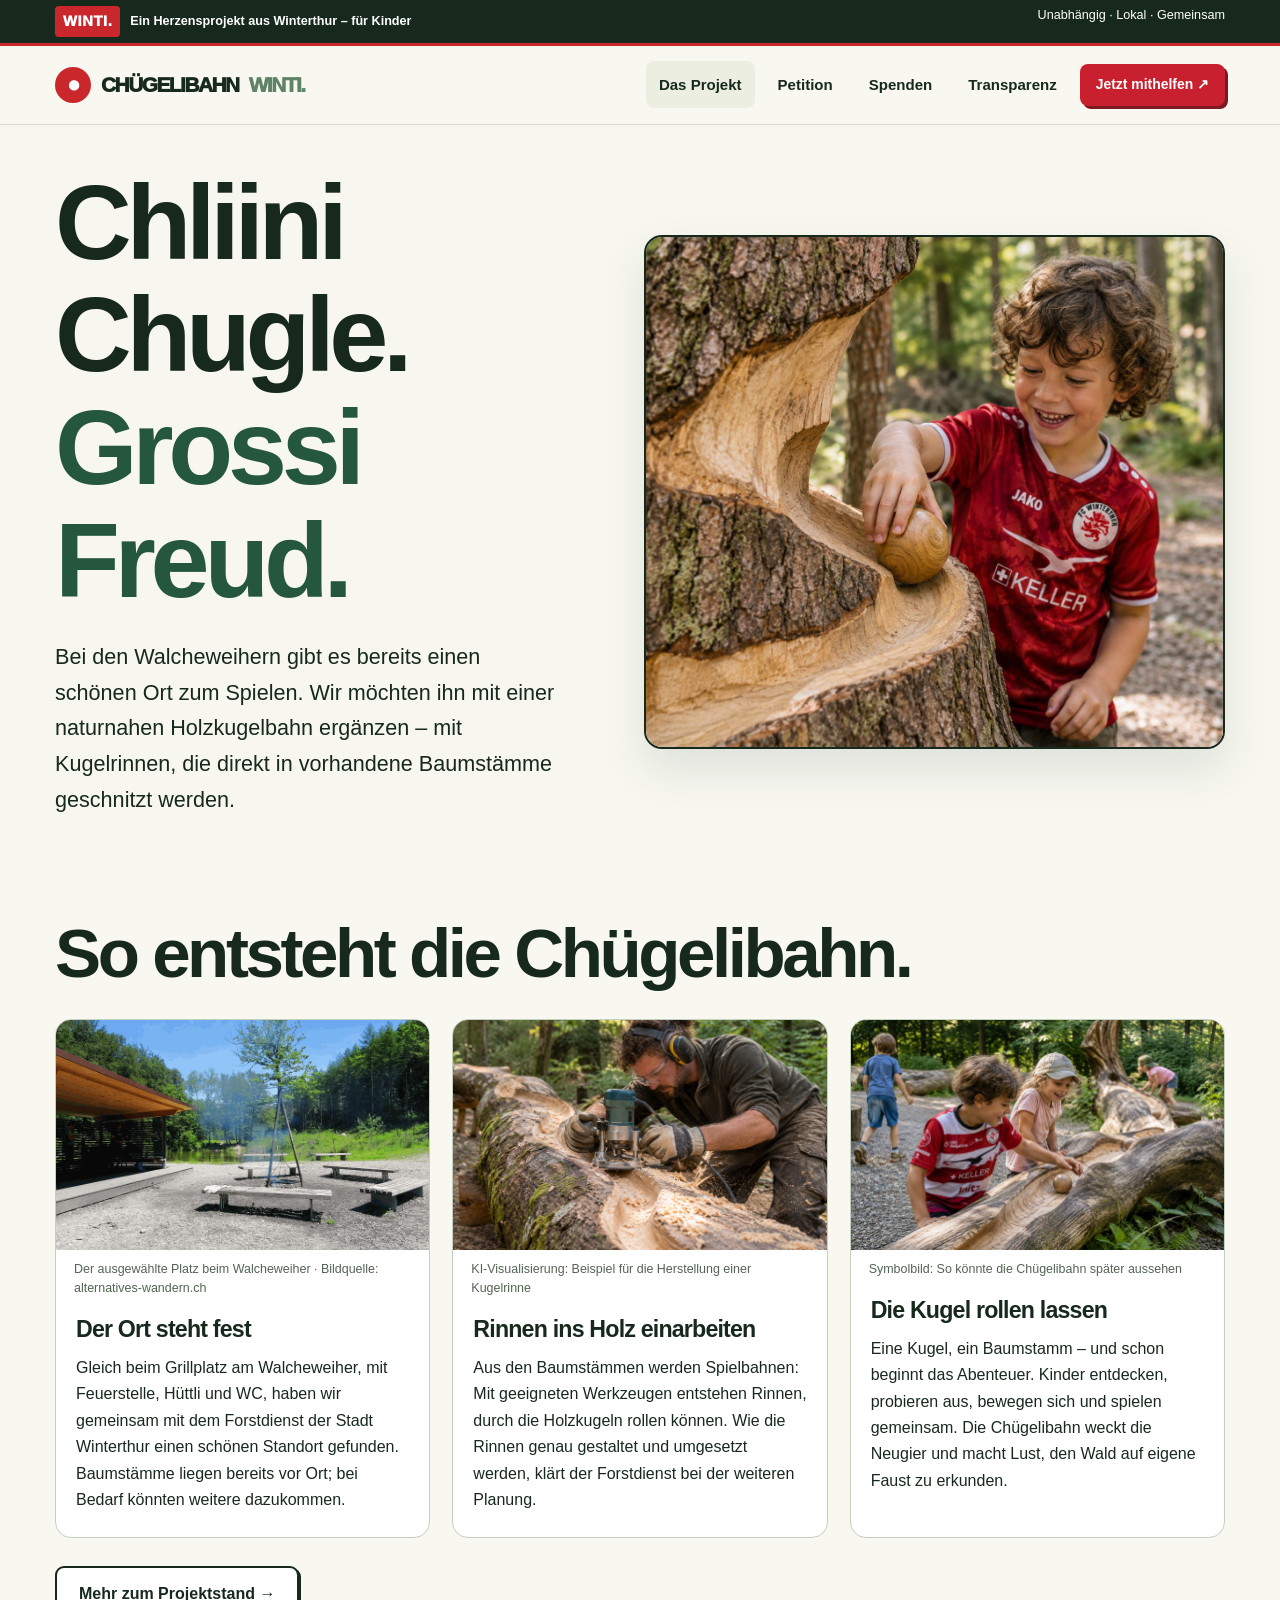
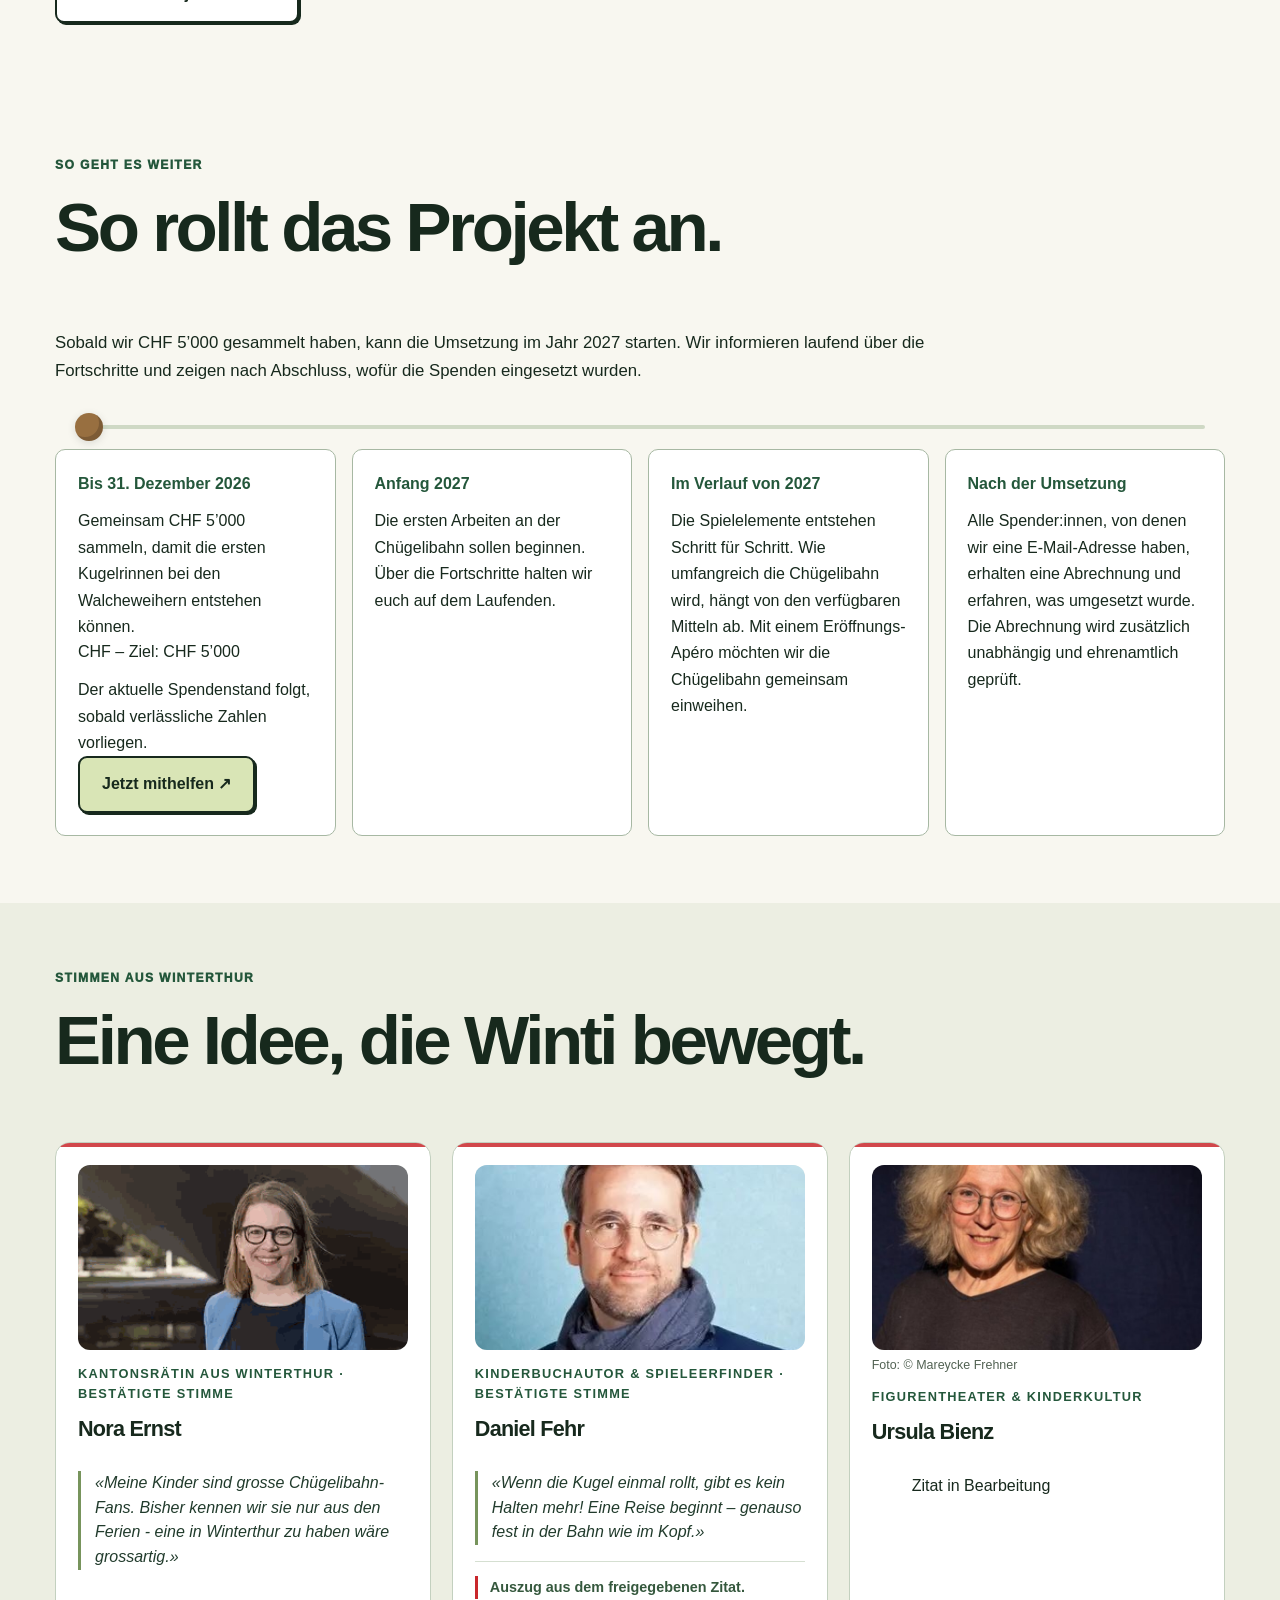
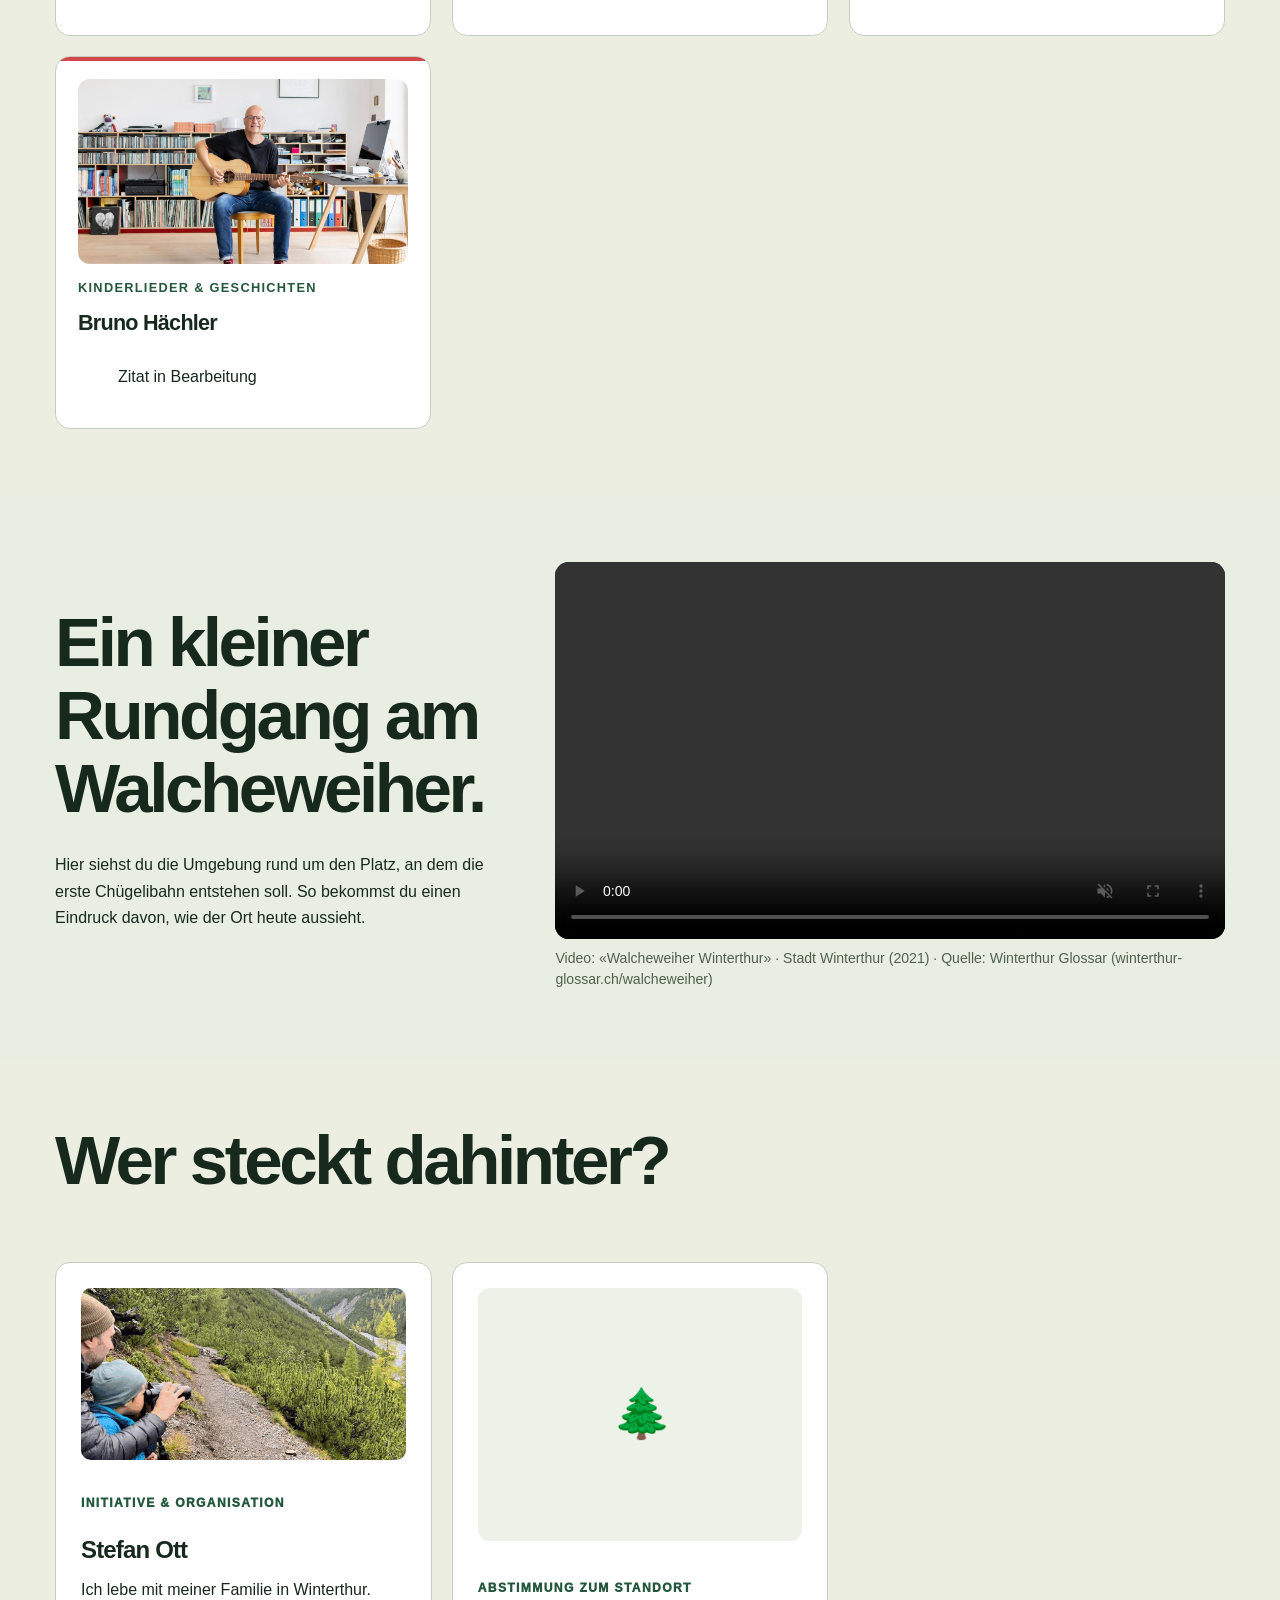
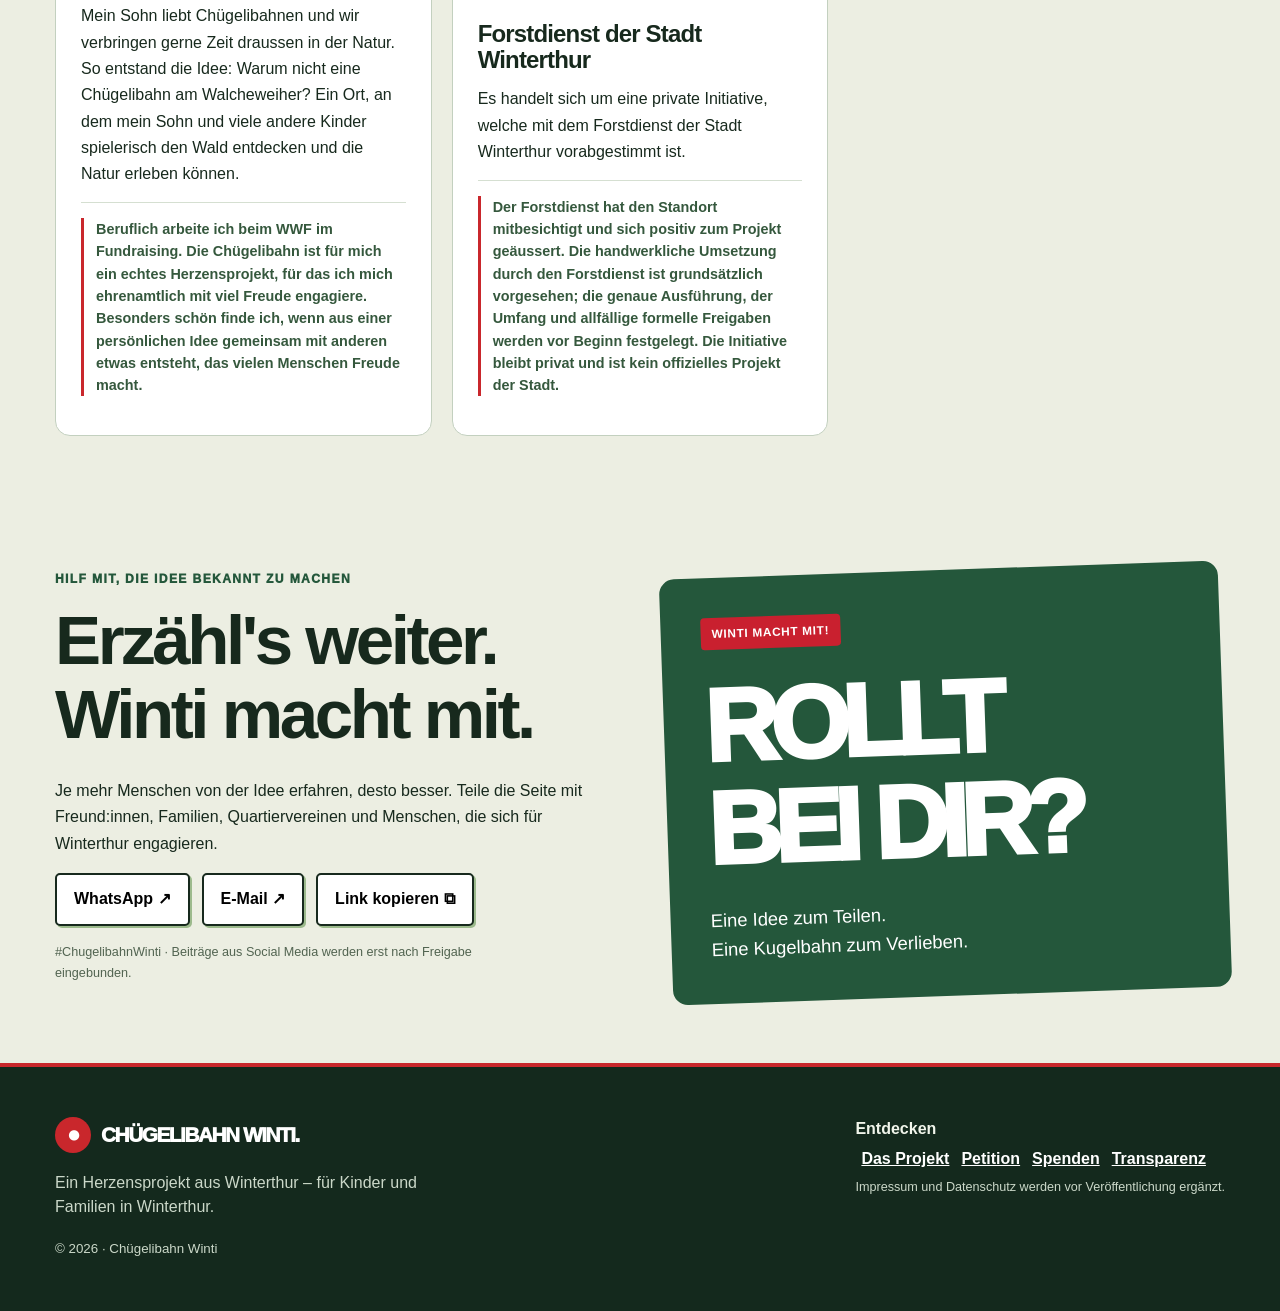
==== commit bc64f4d7: "Startseite: Spendenfortschritt und CTA in erster Projektetappe ergänzen" ====
--- a/index.html
+++ b/index.html
@@ -110,9 +110,20 @@
               <div aria-hidden="true" class="rolling-track"></div>
               <div aria-hidden="true" class="rolling-ball"></div>
               <div class="roadmap">
-                <div>
+                <div class="roadmap-fundraising">
                   <strong>Bis 31. Dezember 2026</strong>
-                  <p>Wir möchten CHF 5’000 sammeln, damit die ersten Kugelrinnen bei den Walcheweihern entstehen können.</p>
+                  <p>Gemeinsam CHF 5’000 sammeln, damit die ersten Kugelrinnen bei den Walcheweihern entstehen können.</p>
+                  <div class="fundraising-progress" aria-label="Spendenziel CHF 5’000; aktueller Spendenstand noch nicht veröffentlicht">
+                    <div class="fundraising-progress-labels">
+                      <span class="fundraising-current">CHF –</span>
+                      <span>Ziel: CHF 5’000</span>
+                    </div>
+                    <div class="fundraising-progress-track" aria-hidden="true">
+                      <div class="fundraising-progress-fill"></div>
+                    </div>
+                    <p class="fundraising-progress-note">Der aktuelle Spendenstand folgt, sobald verlässliche Zahlen vorliegen.</p>
+                  </div>
+                  <a class="btn fundraising-cta" href="spenden.html">Jetzt mithelfen ↗</a>
                 </div>
                 <div>
                   <strong>Anfang 2027</strong>
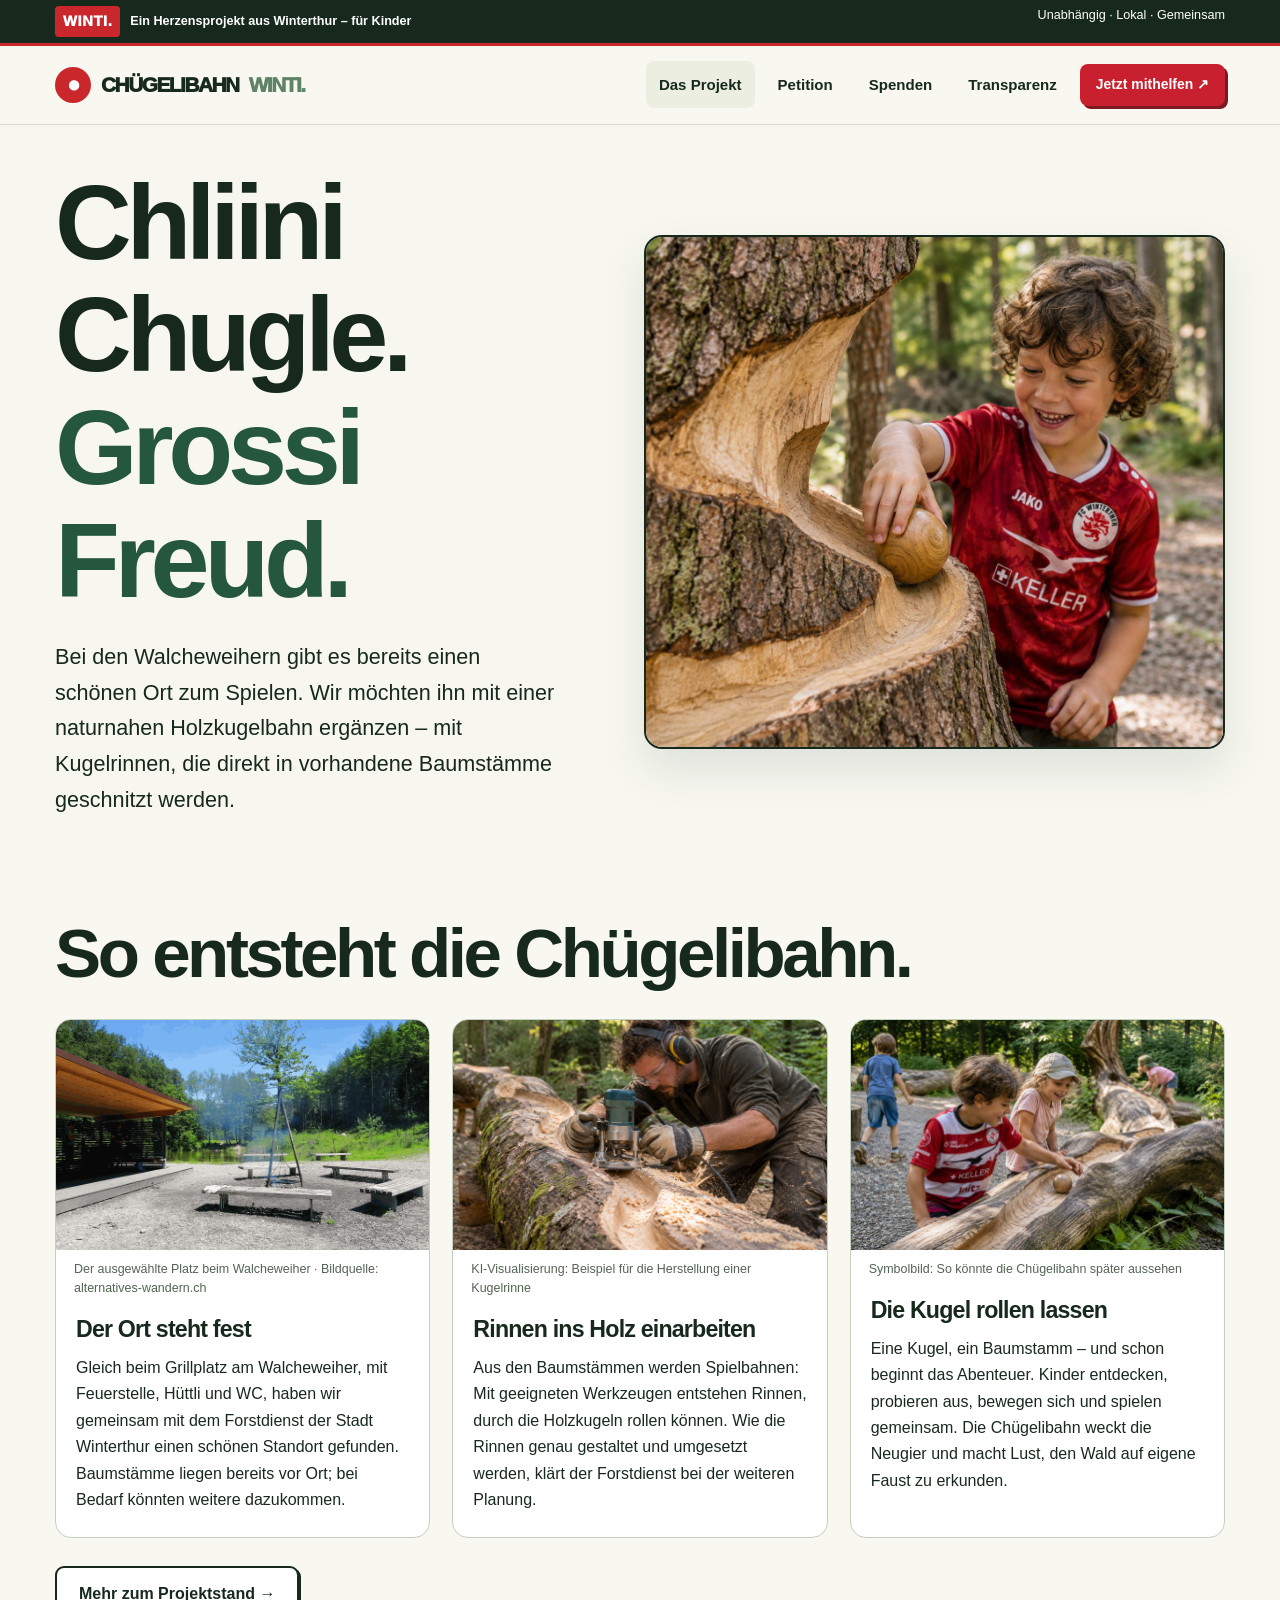
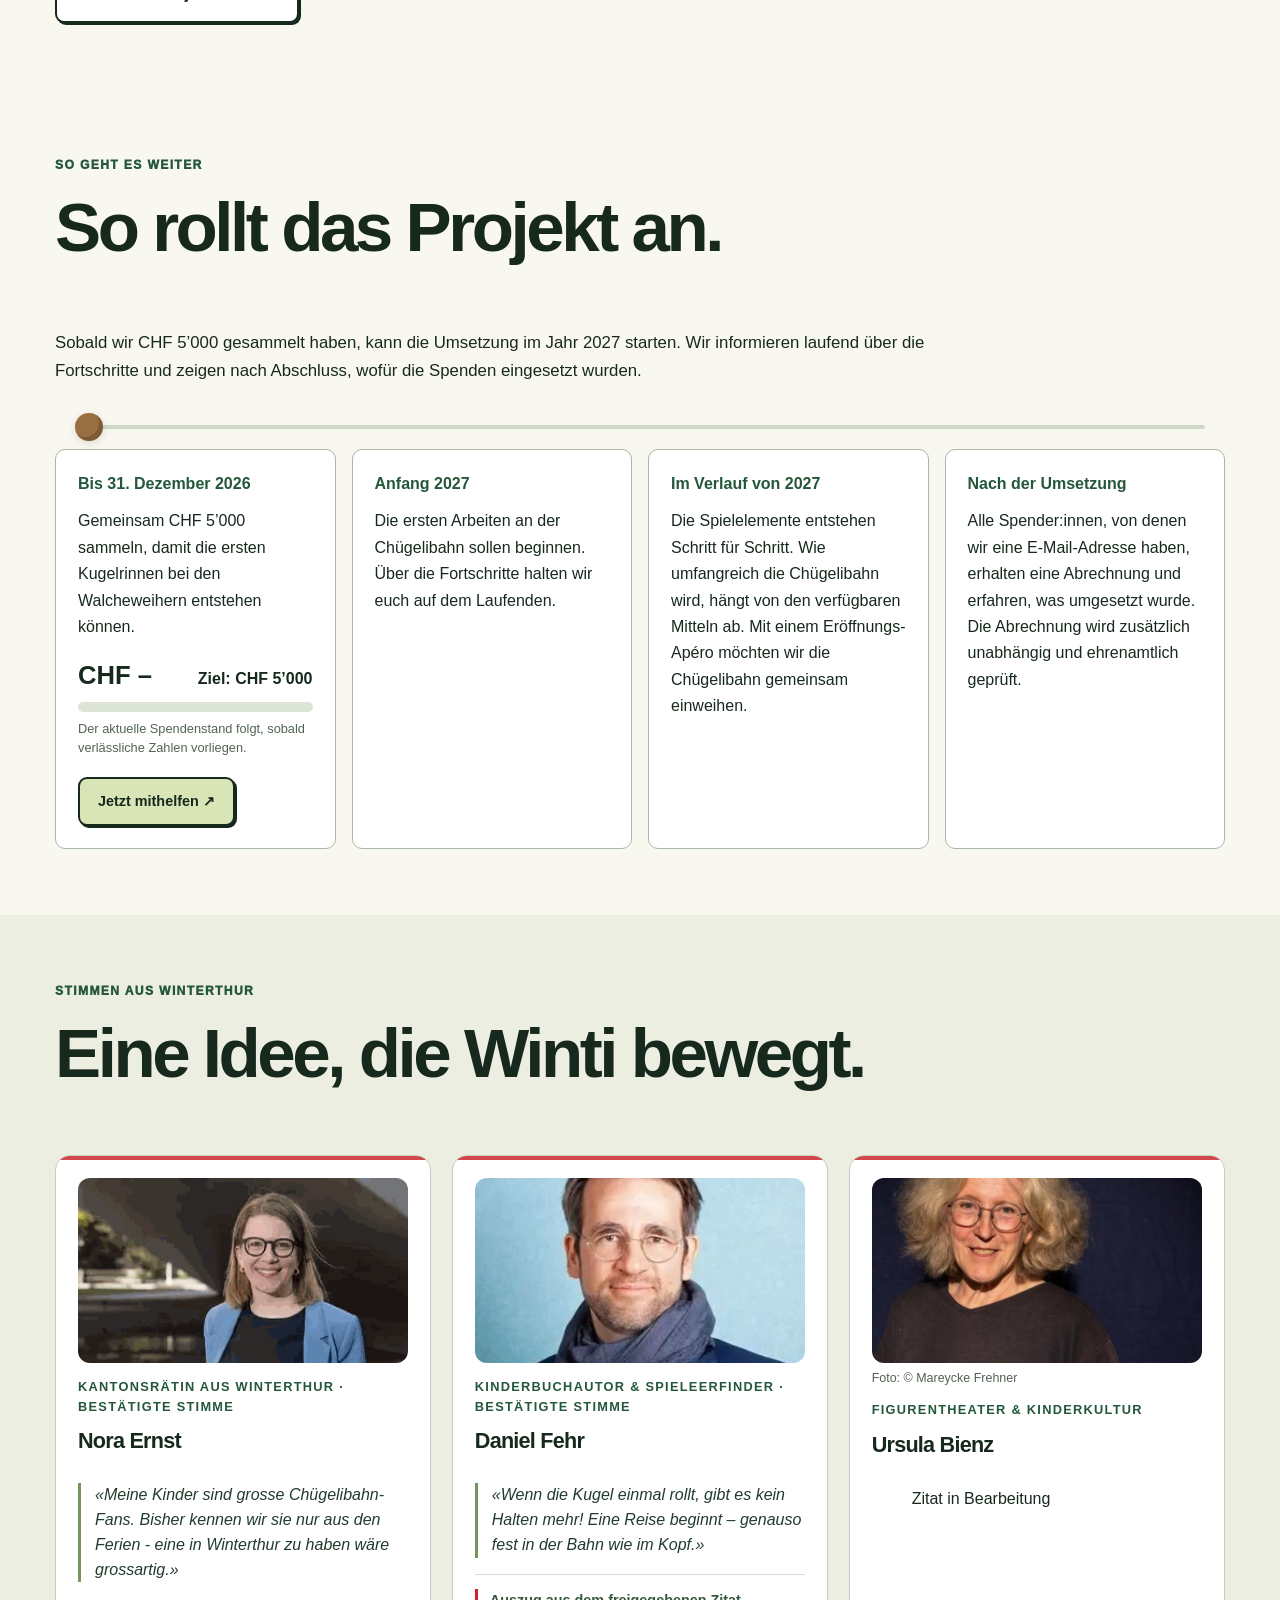
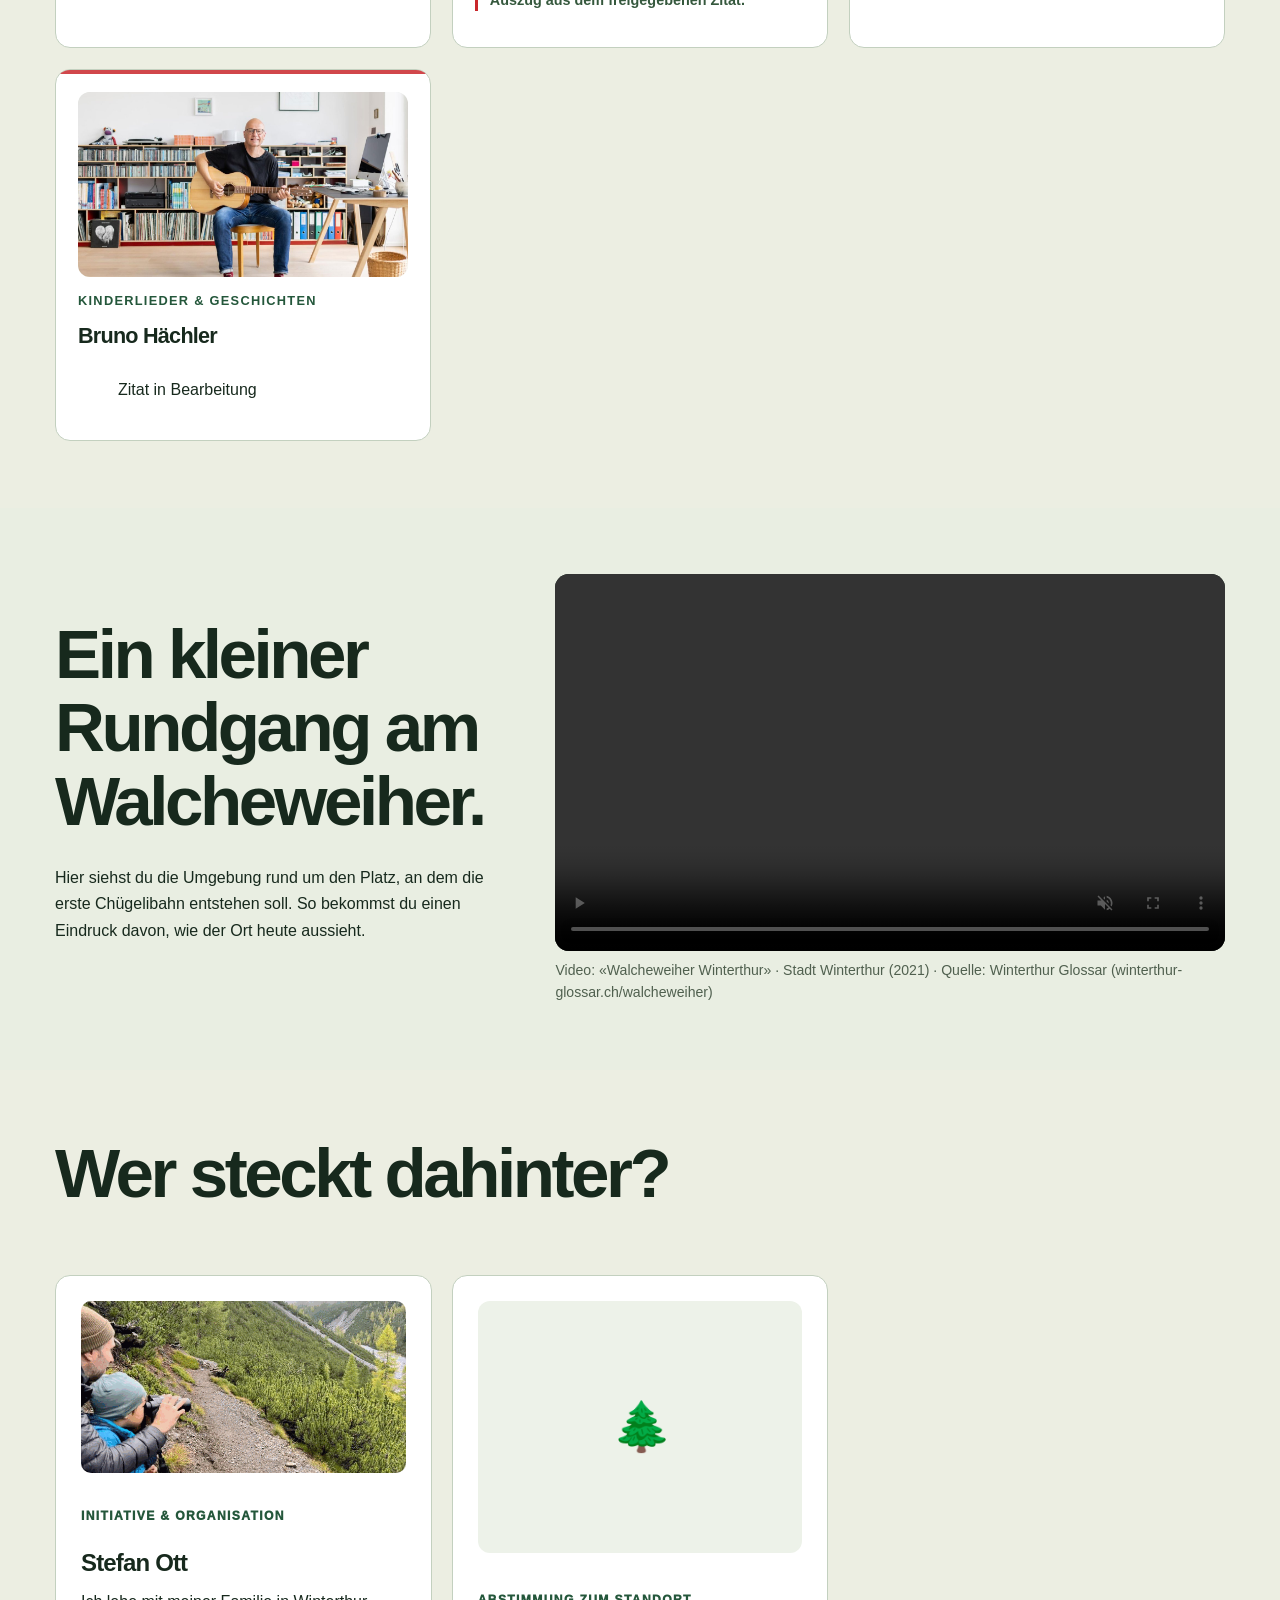
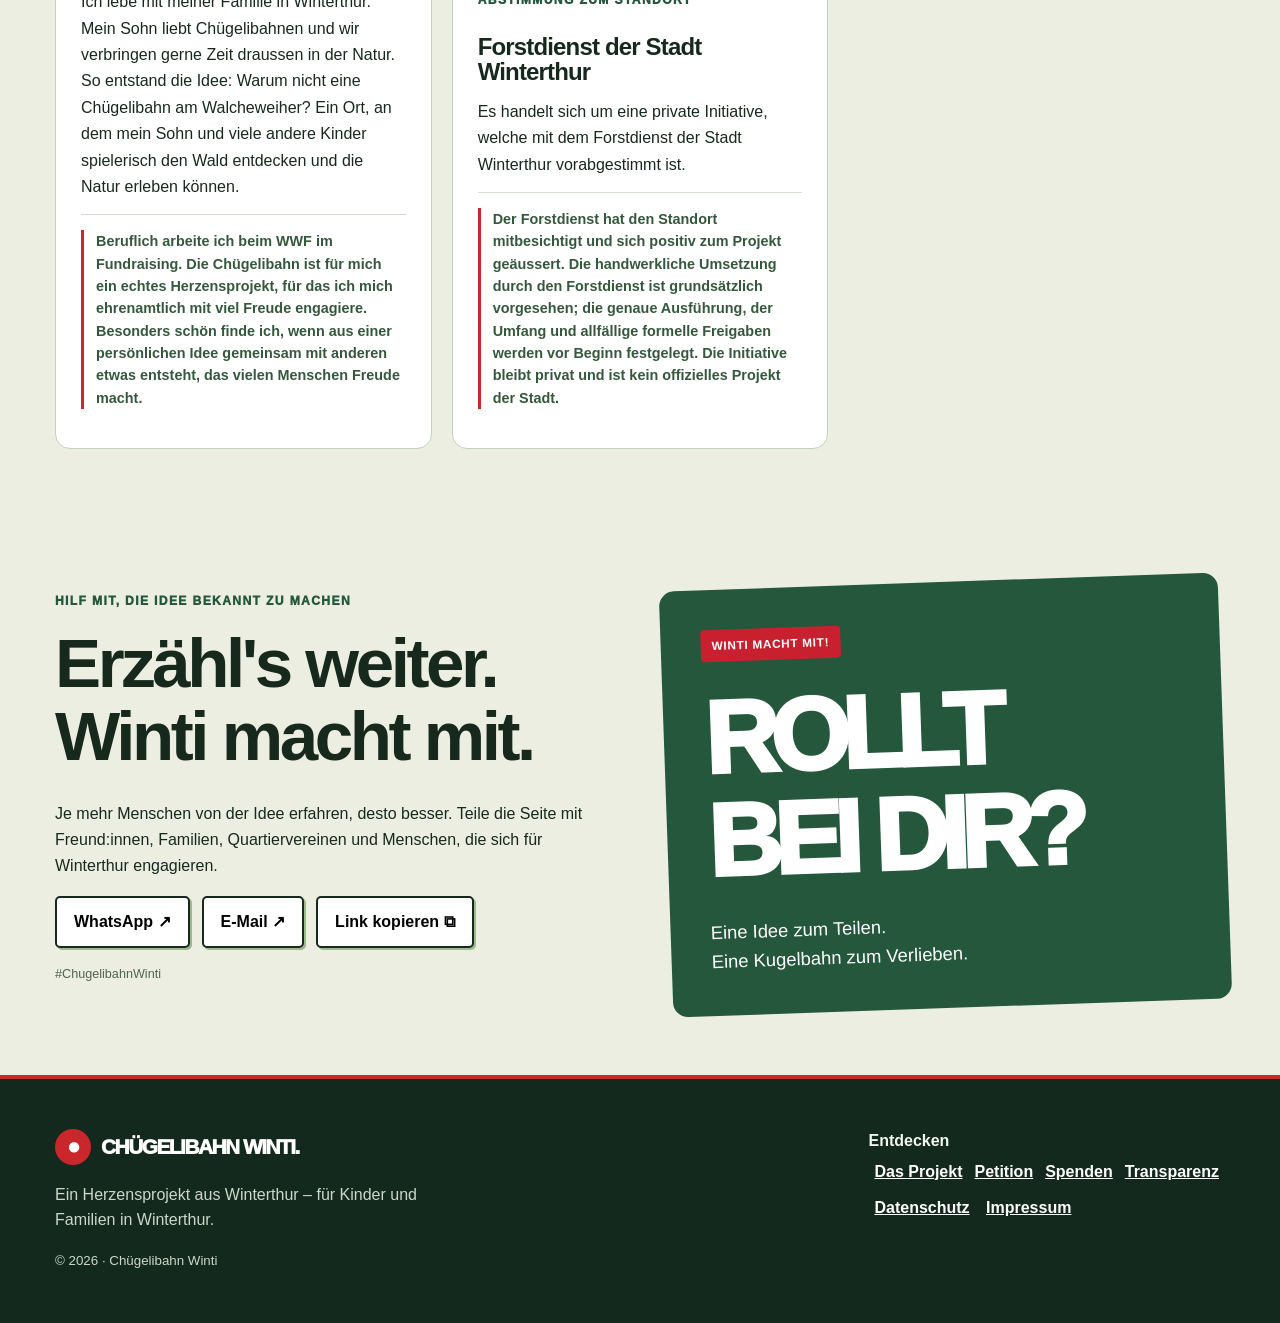
==== commit ac5ea965: "Footer: Datenschutz und Impressum verlinken, Social-Media-Hinweis entfernen" ====
--- a/index.html
+++ b/index.html
@@ -273,7 +273,7 @@
               ><button data-copy="#start">Link kopieren ⧉</button>
             </div>
             <p class="smallprint share-note">
-              #ChugelibahnWinti · Beiträge aus Social Media werden erst nach Freigabe eingebunden.
+              #ChugelibahnWinti
             </p>
           </div>
           <div class="share-poster">
@@ -303,9 +303,10 @@
             <a href="index.html">Das Projekt</a><a href="petition.html">Petition</a
             ><a href="spenden.html">Spenden</a><a href="transparenz.html">Transparenz</a>
           </div>
-          <p class="smallprint footer-note">
-            Impressum und Datenschutz werden vor Veröffentlichung ergänzt.
-          </p>
+          <div class="footer-legal">
+            <a href="datenschutz.html">Datenschutz</a>
+            <a href="impressum.html">Impressum</a>
+          </div>
         </div>
       </div>
     </footer>
--- a/styles.css
+++ b/styles.css
@@ -2105,3 +2105,44 @@
   font-size: 1.05rem;
   line-height: 1.65;
 }
+
+/* Donation goal on the first project milestone; no unverified amount displayed. */
+.roadmap-fundraising .fundraising-progress {
+  margin: 20px 0 16px;
+}
+.fundraising-progress-labels {
+  display: flex;
+  justify-content: space-between;
+  align-items: baseline;
+  flex-wrap: wrap;
+  gap: 8px;
+  font-weight: 700;
+}
+.fundraising-current {
+  font-size: 1.6rem;
+  line-height: 1.2;
+}
+.fundraising-progress-track {
+  height: 10px;
+  border-radius: 999px;
+  overflow: hidden;
+  background: #dce5d5;
+  margin: 10px 0 8px;
+}
+.fundraising-progress-fill {
+  width: 0;
+  height: 100%;
+  background: var(--green);
+}
+.roadmap-fundraising .fundraising-progress-note {
+  color: var(--muted);
+  font-size: .8rem;
+  line-height: 1.45;
+  margin: 0;
+}
+.roadmap-fundraising .fundraising-cta {
+  display: inline-block;
+  margin-top: 4px;
+  padding: 11px 18px;
+  font-size: .9rem;
+}
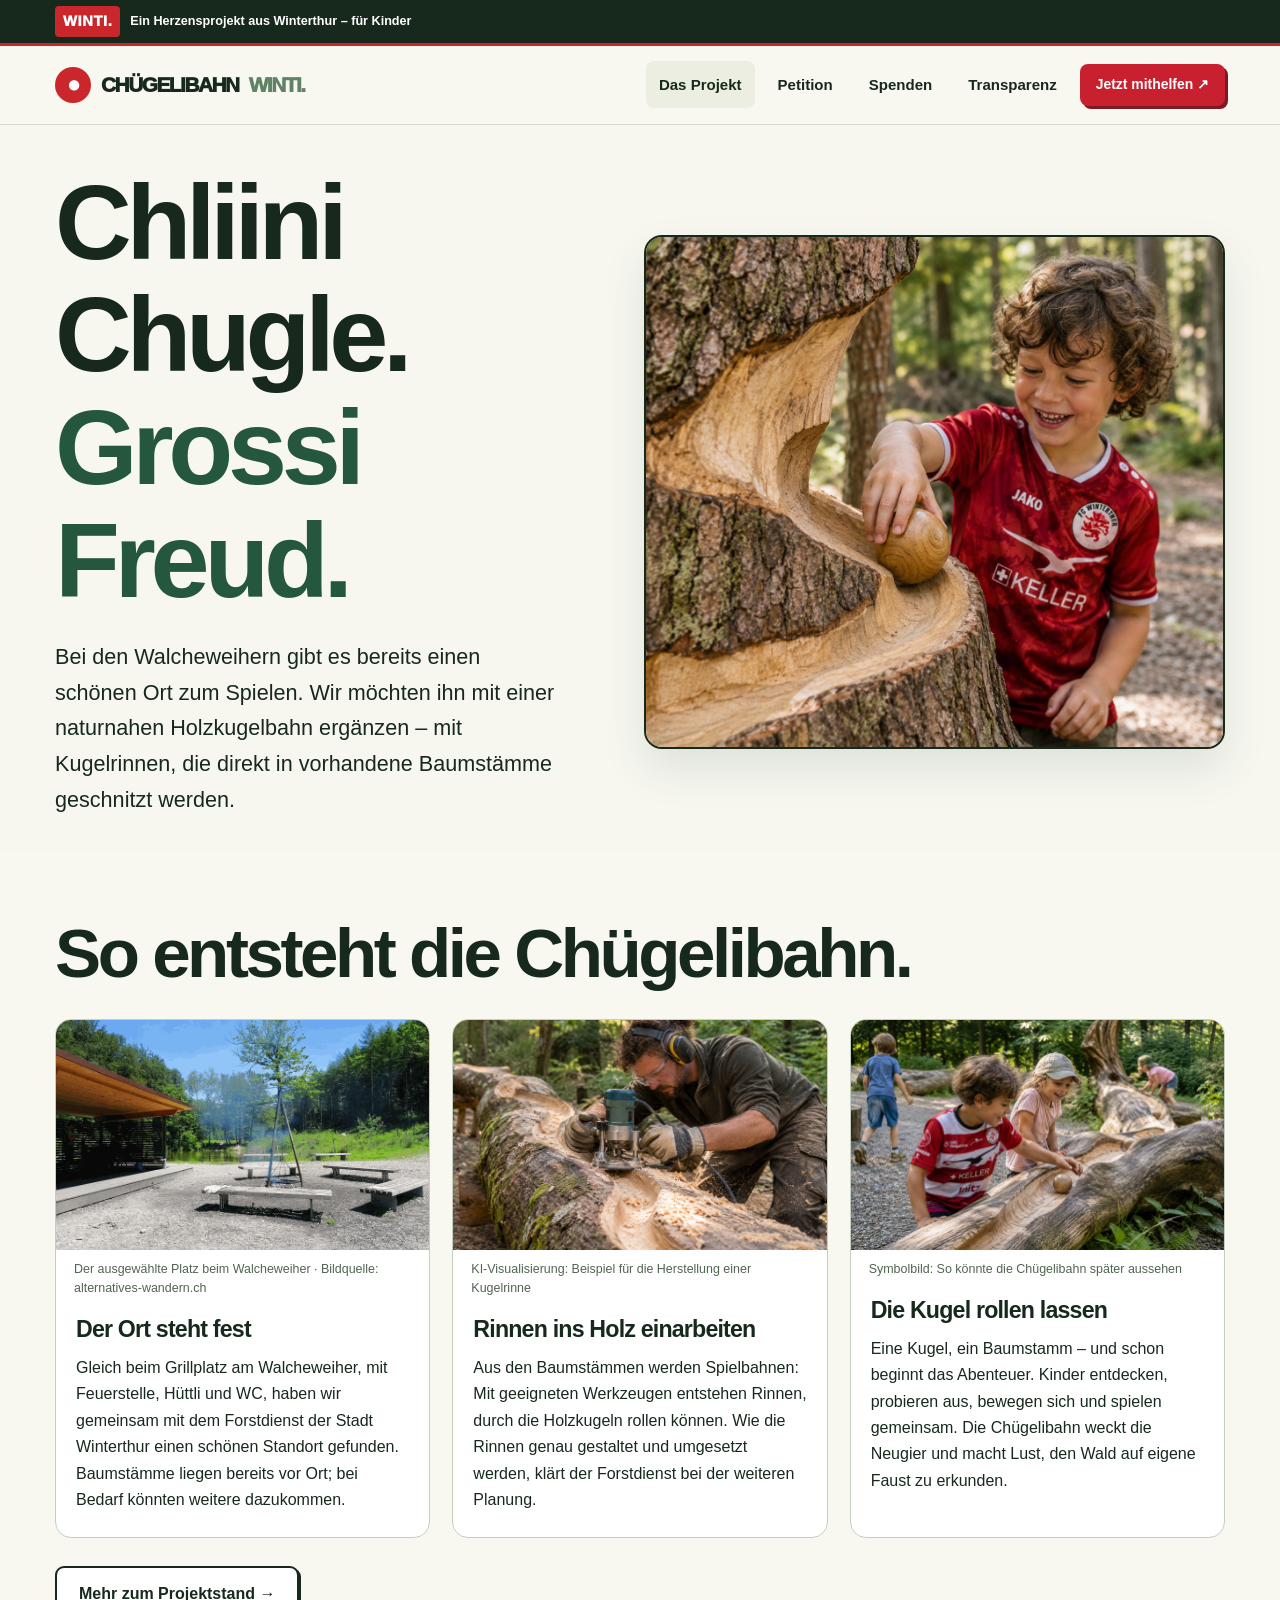
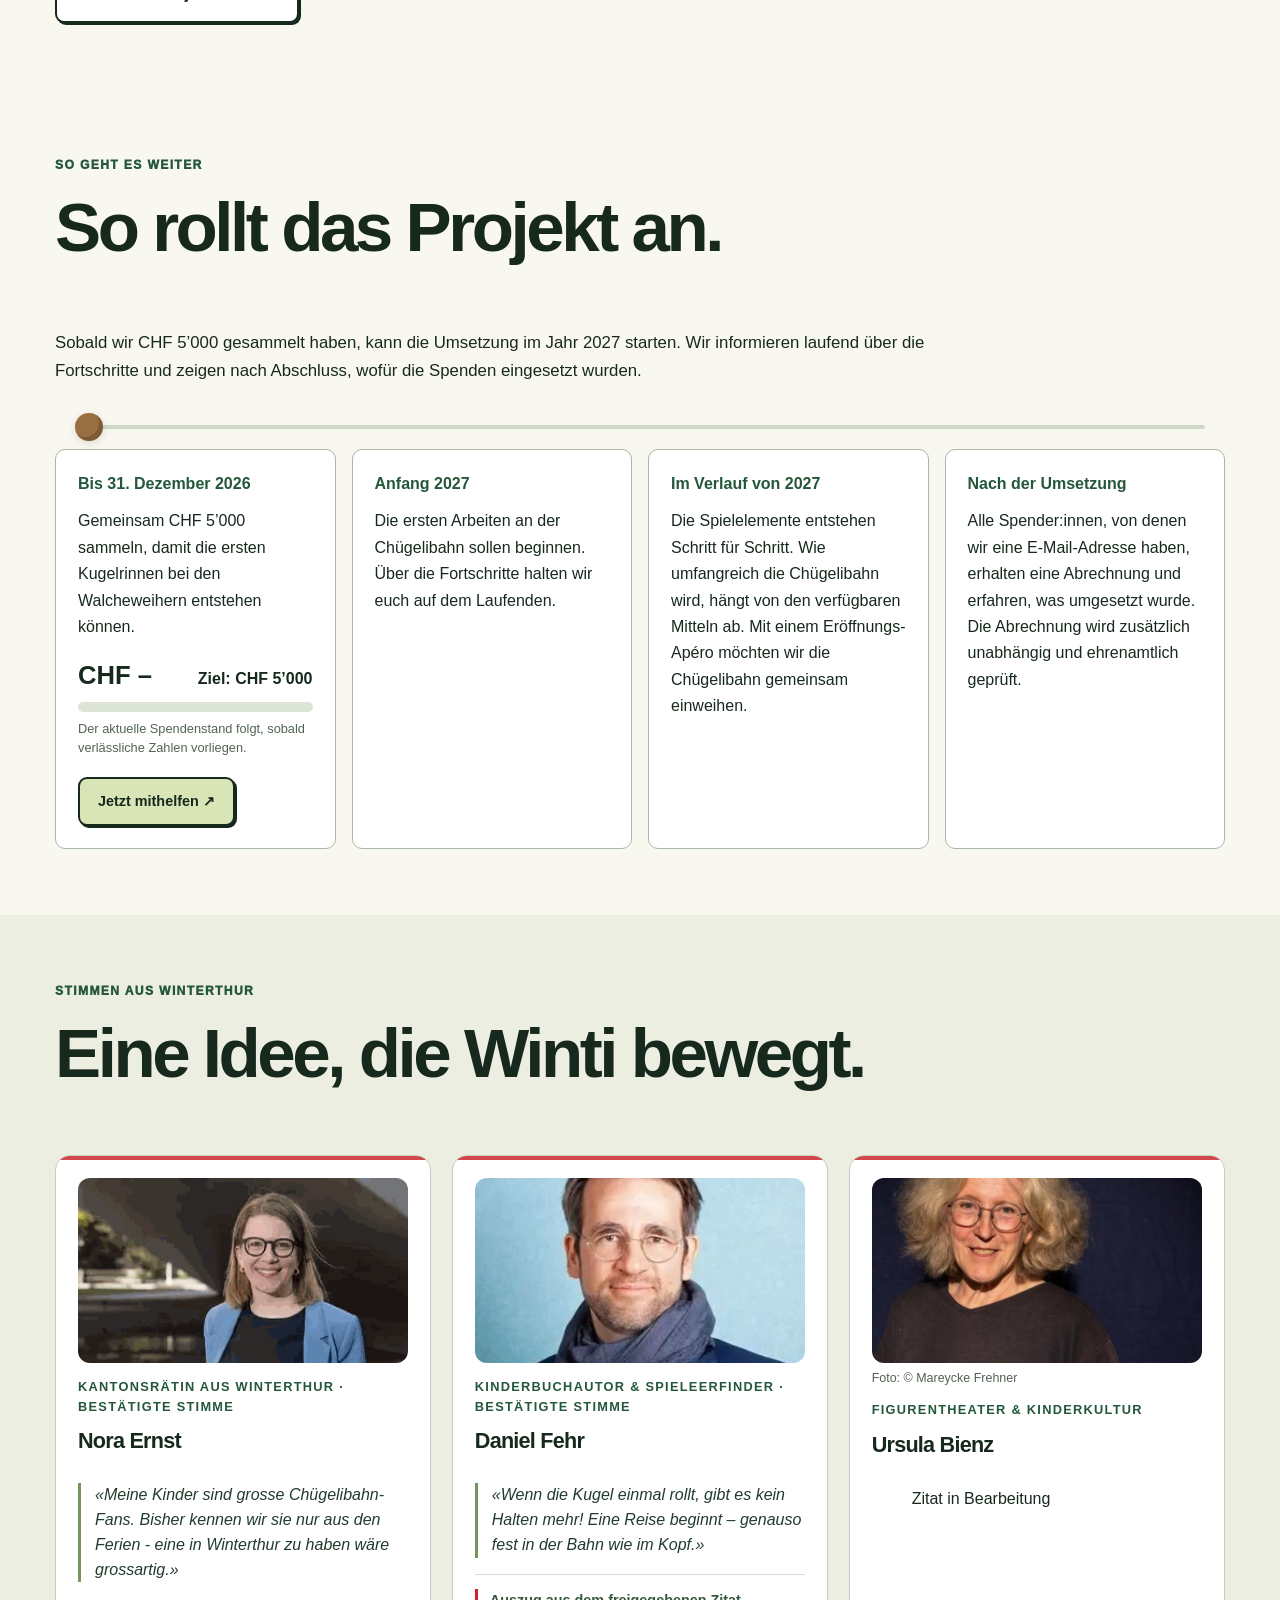
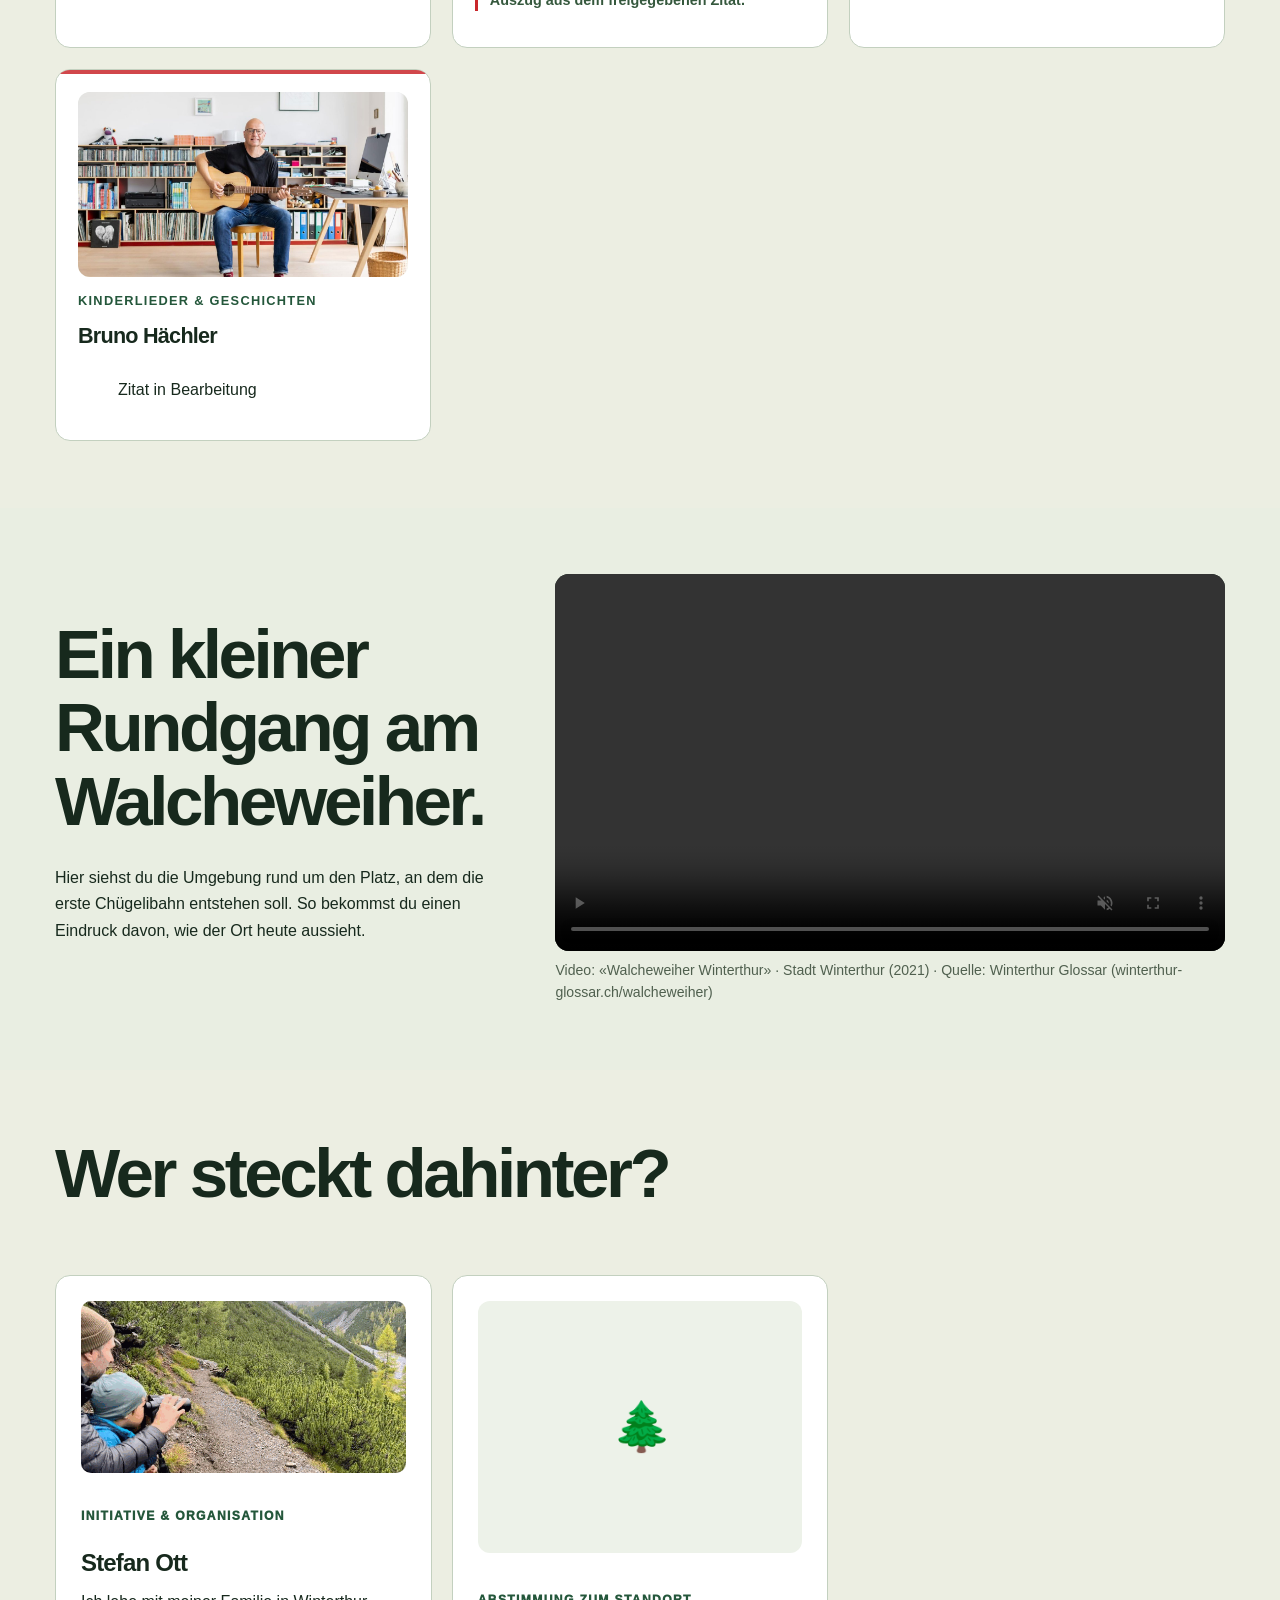
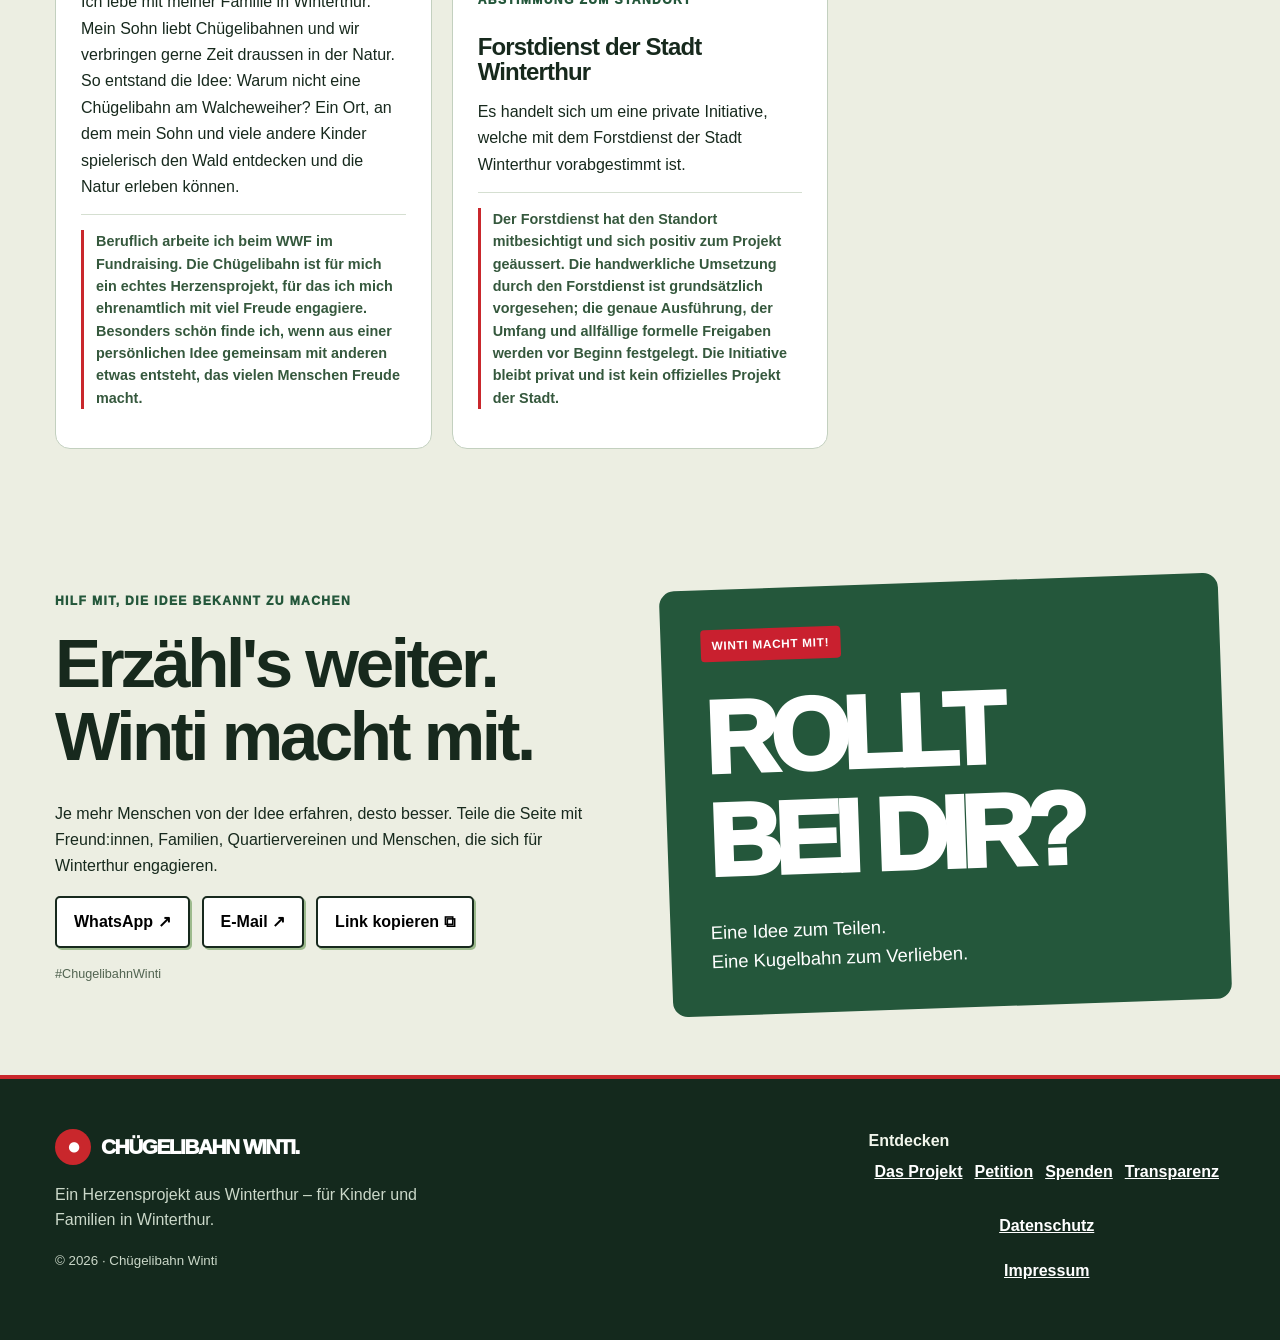
==== commit a274e149: "Kopfzeile vereinfachen" ====
--- a/index.html
+++ b/index.html
@@ -16,7 +16,7 @@
         <span class="topline-badge"
           ><strong class="community-wordmark">WINTI.</strong> Ein Herzensprojekt aus Winterthur –
           für Kinder</span
-        ><span>Unabhängig · Lokal · Gemeinsam</span>
+        >
       </div>
     </div>
     <header class="nav">
--- a/styles.css
+++ b/styles.css
@@ -2146,3 +2146,30 @@
   padding: 11px 18px;
   font-size: .9rem;
 }
+
+/* Imprint and privacy pages, with accessible links throughout the site */
+.footer-legal {
+  display: flex;
+  flex-direction: column;
+  gap: 8px;
+  margin-top: 18px;
+}
+.legal-content {
+  max-width: 850px;
+}
+.legal-content h2 {
+  font-size: clamp(1.45rem, 2.8vw, 2.2rem);
+  margin: 30px 0 14px;
+}
+.legal-content h2:first-child {
+  margin-top: 0;
+}
+.legal-content p {
+  line-height: 1.7;
+}
+.legal-content a {
+  text-decoration: underline;
+  text-underline-offset: 3px;
+}
+/* The horizontal rolling ball is intentionally hidden on narrow phone layouts,
+   where milestones are stacked vertically. */
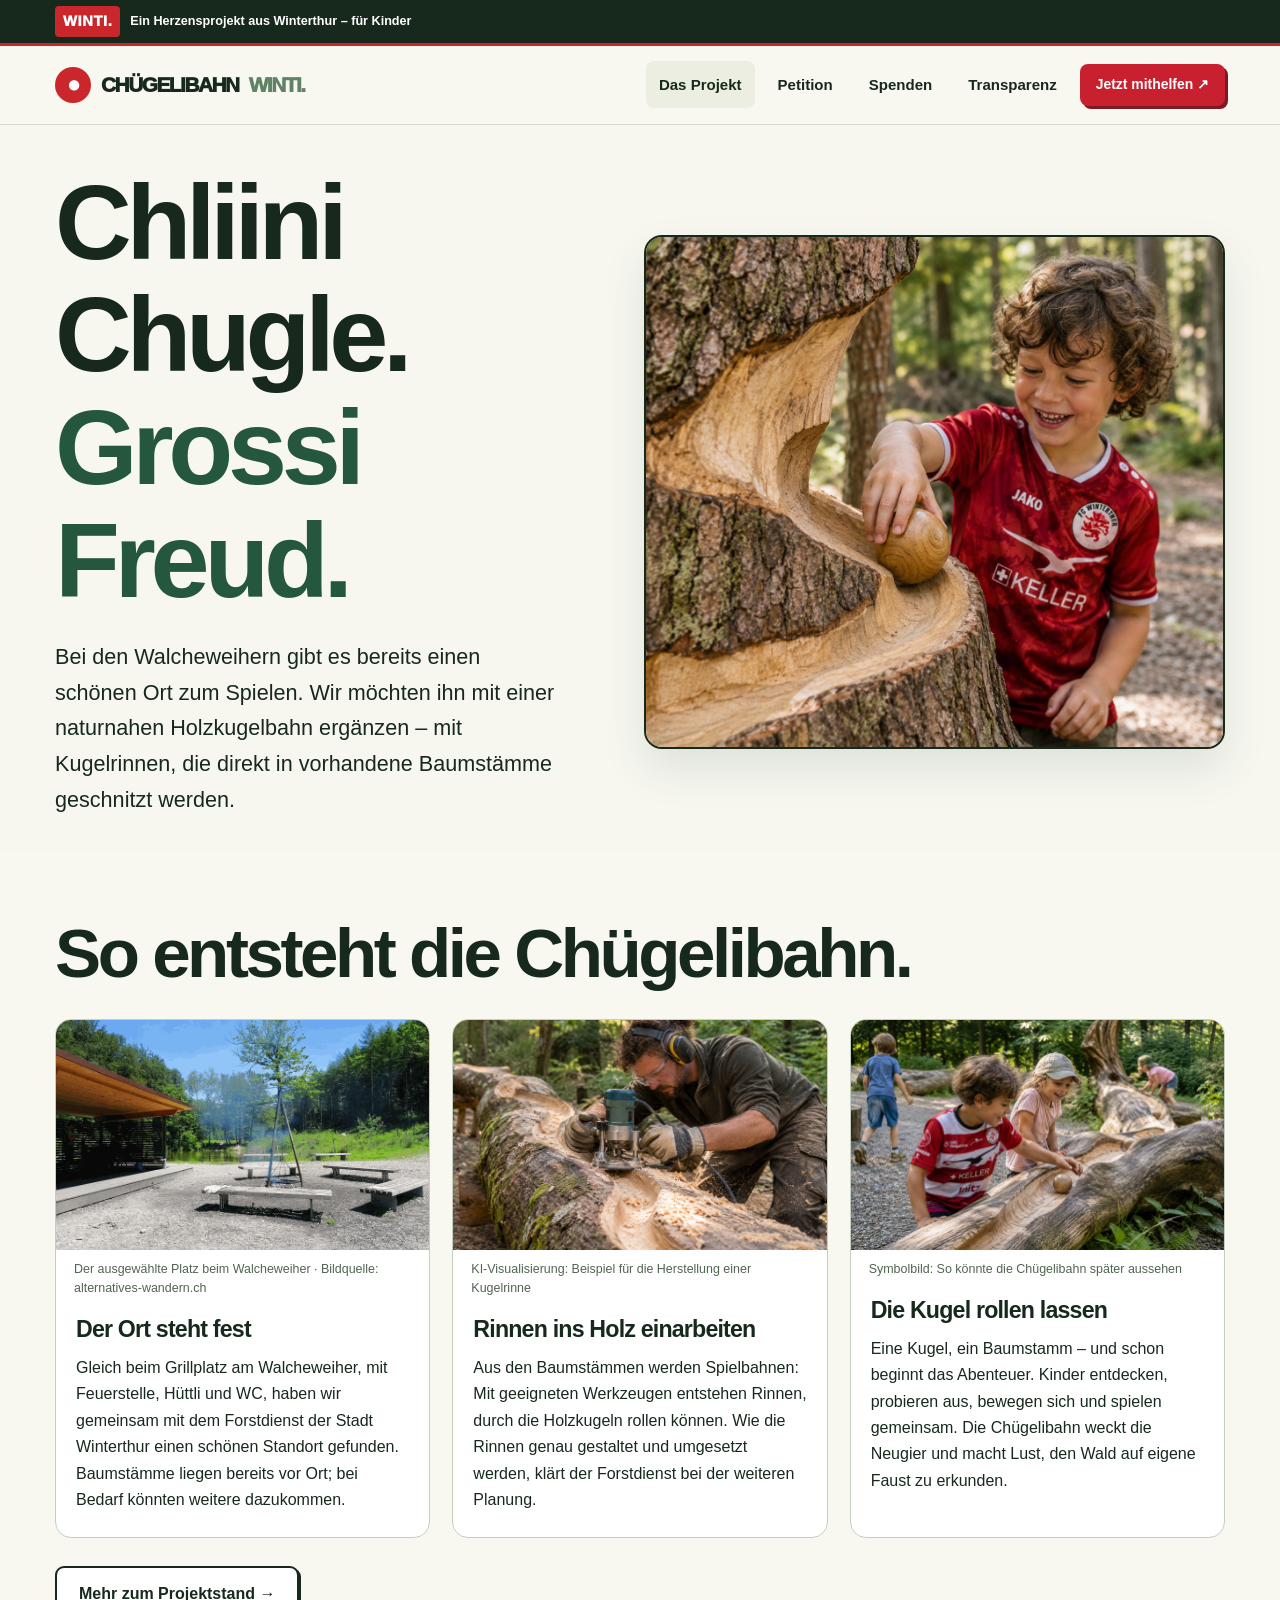
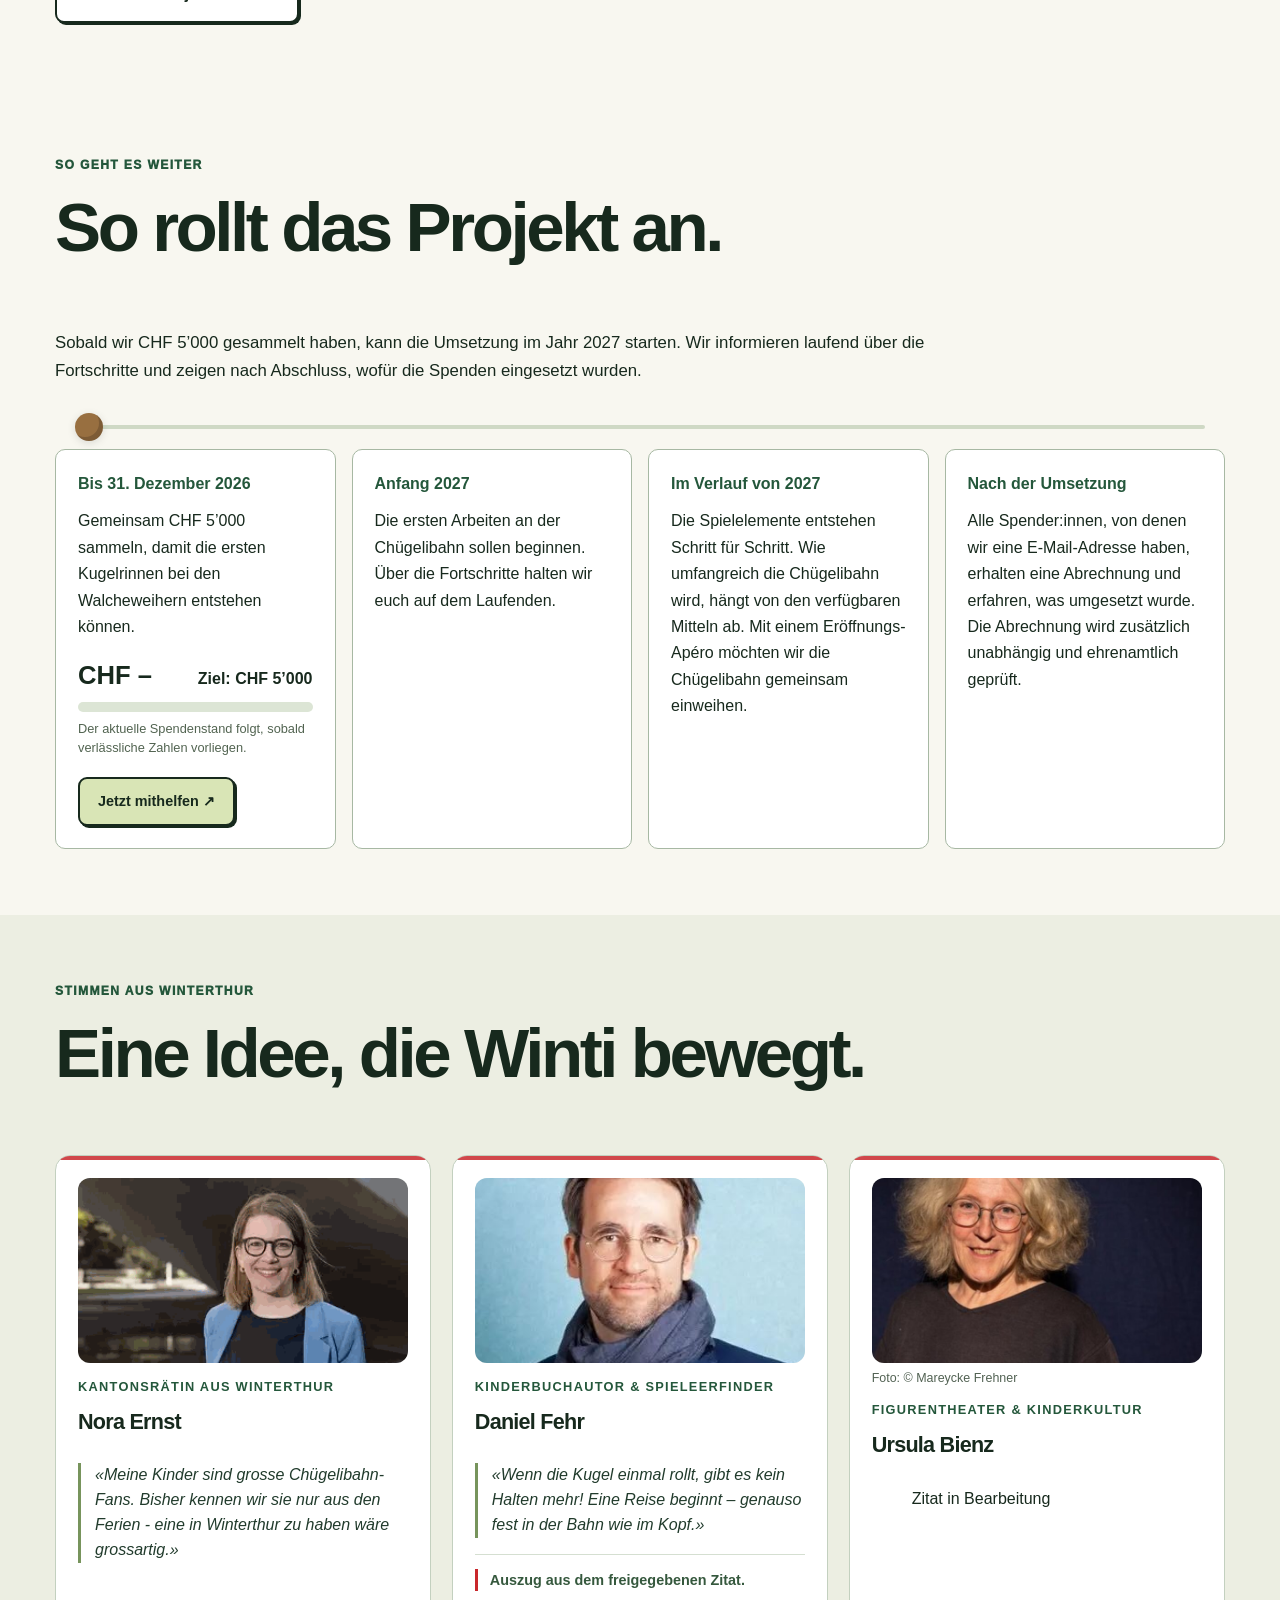
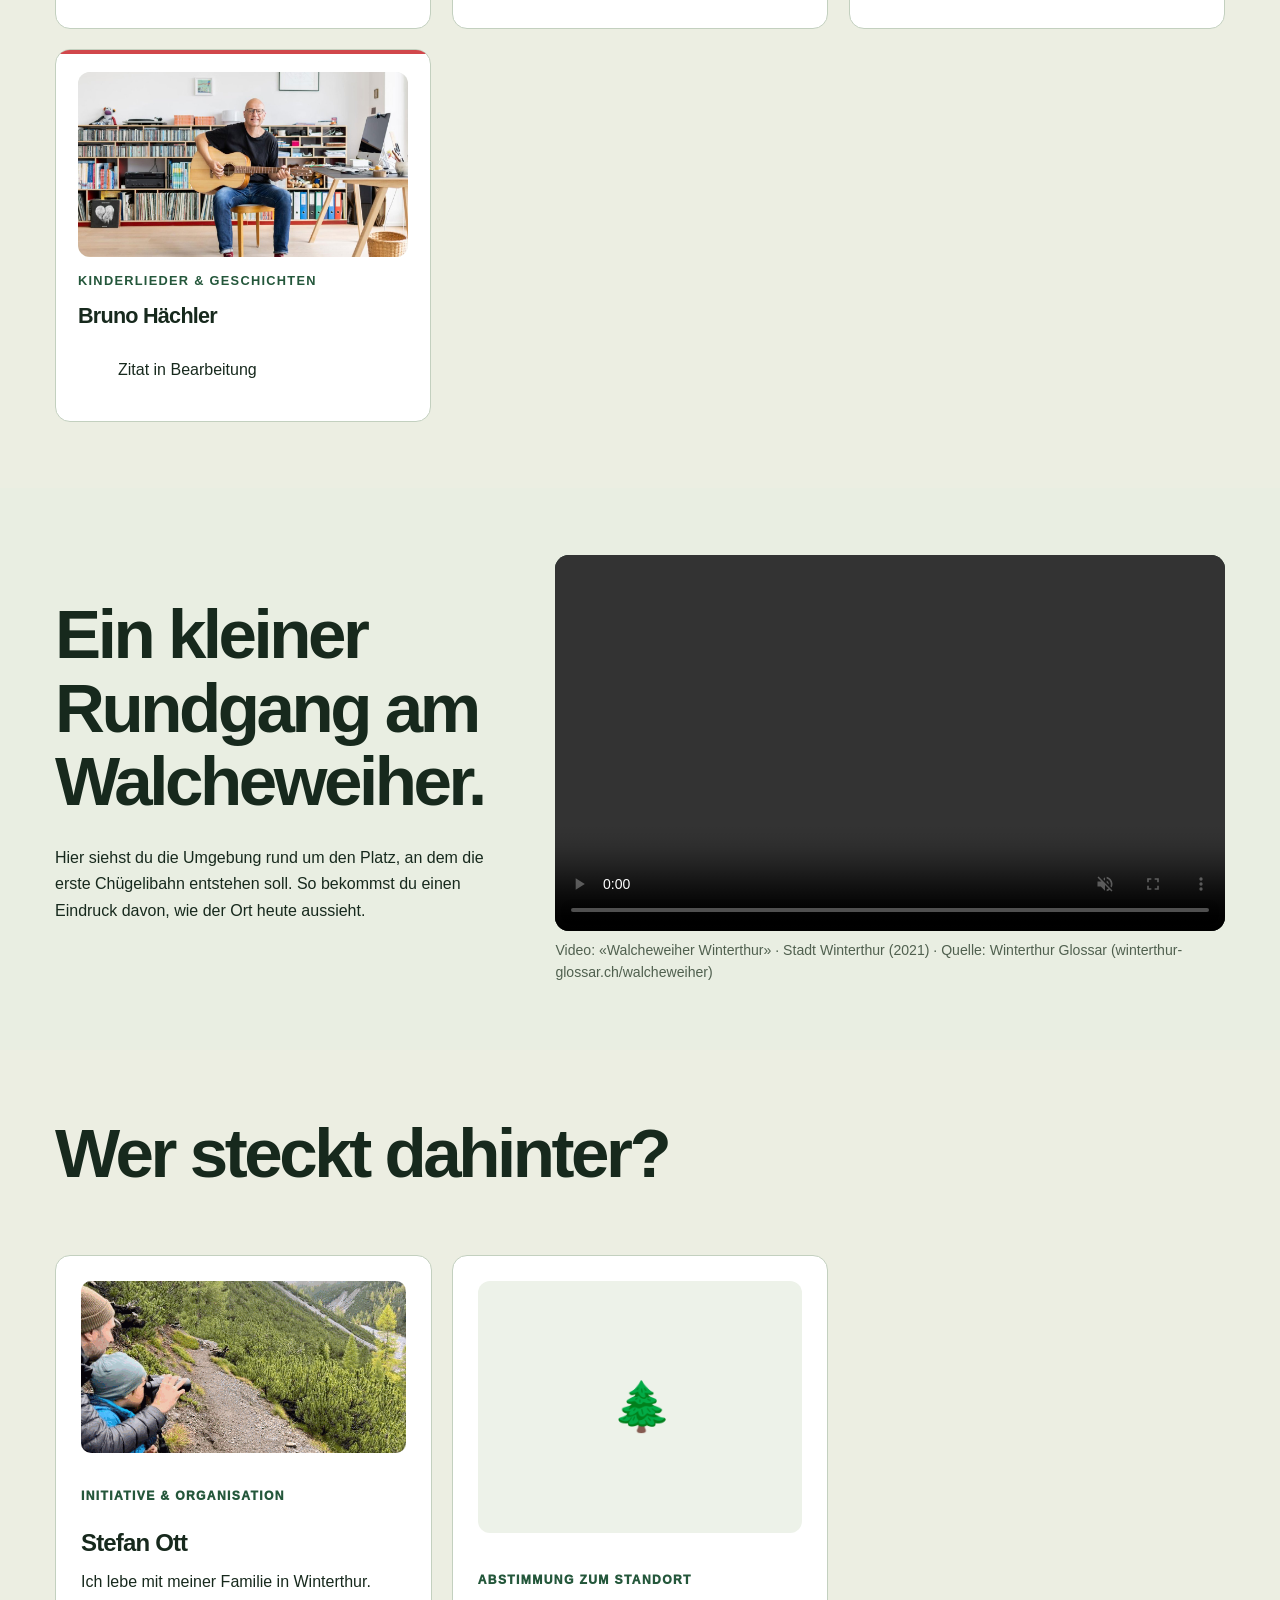
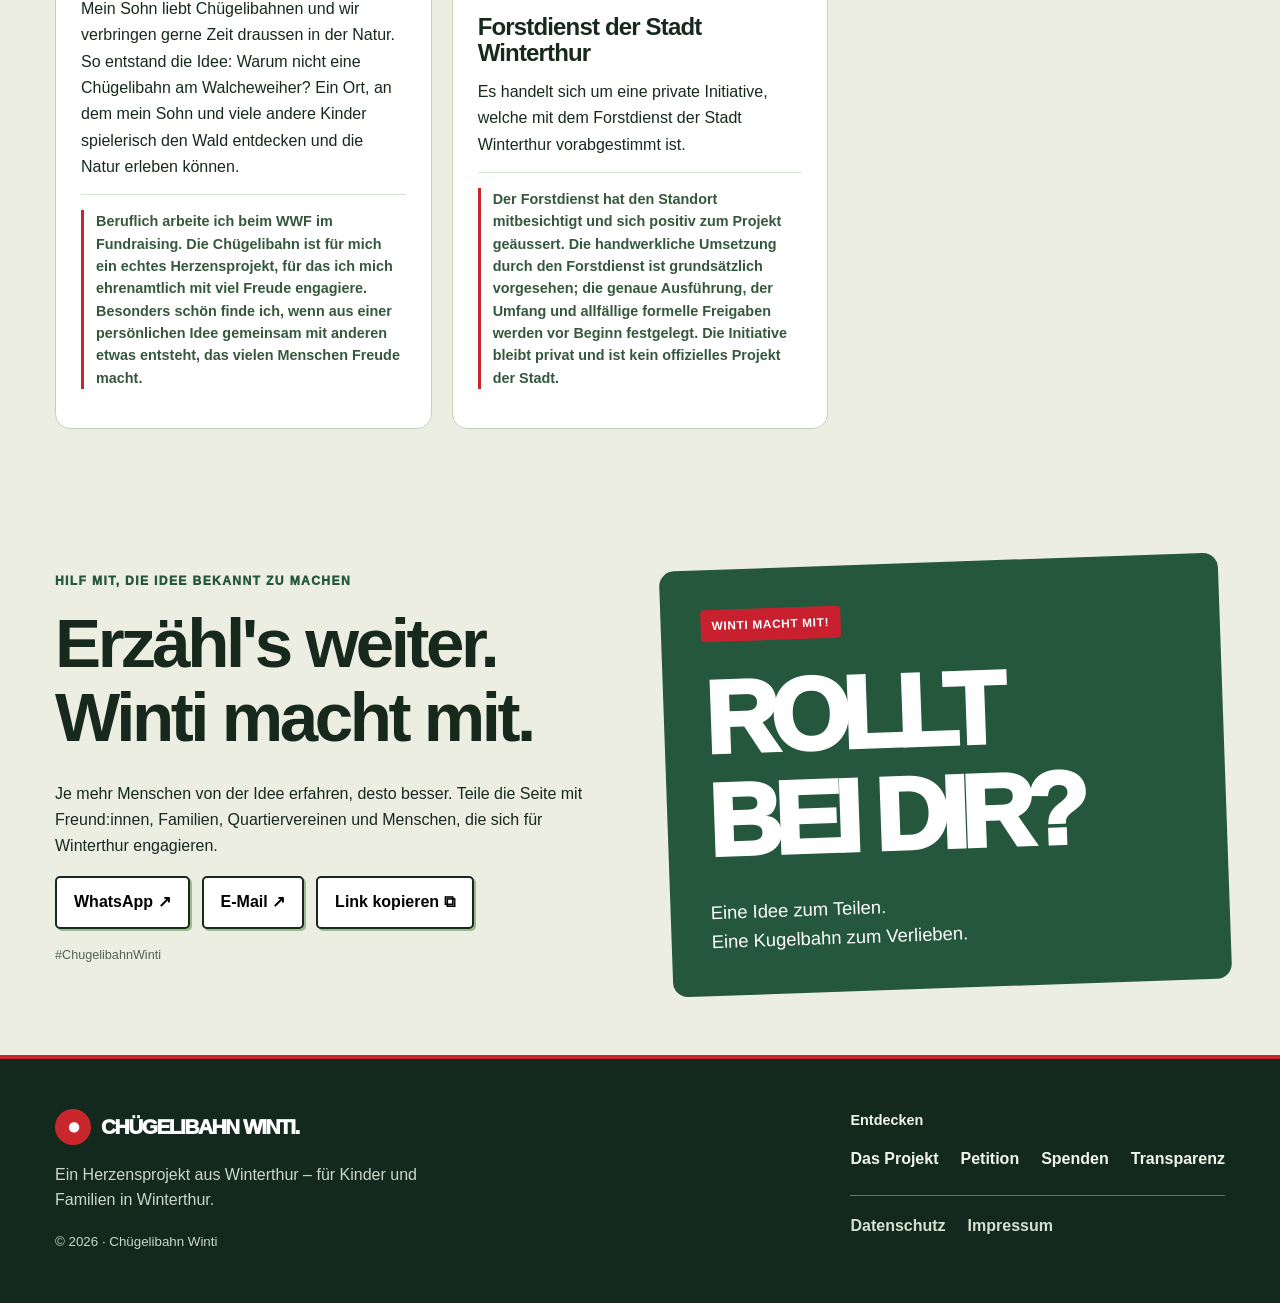
==== commit 6feb3a32: "Bestätigte Stimme bei Nora und Daniel entfernen" ====
--- a/index.html
+++ b/index.html
@@ -152,13 +152,13 @@
             <div class="support-grid">
               <article class="support-card">
                 <img alt="Nora Ernst" class="support-photo" loading="lazy" src="bilder/nora-ernst.png" />
-                <div class="support-role">Kantonsrätin aus Winterthur · bestätigte Stimme</div>
+                <div class="support-role">Kantonsrätin aus Winterthur</div>
                 <h3>Nora Ernst</h3>
                 <blockquote class="confirmed-quote">«Meine Kinder sind grosse Chügelibahn-Fans. Bisher kennen wir sie nur aus den Ferien - eine in Winterthur zu haben wäre grossartig.»</blockquote>
               </article>
               <article class="support-card">
                 <img alt="Daniel Fehr" class="support-photo" loading="lazy" src="bilder/daniel-fehr.jpg" />
-                <div class="support-role">Kinderbuchautor &amp; Spieleerfinder · bestätigte Stimme</div>
+                <div class="support-role">Kinderbuchautor &amp; Spieleerfinder</div>
                 <h3>Daniel Fehr</h3>
                 <blockquote class="confirmed-quote">«Wenn die Kugel einmal rollt, gibt es kein Halten mehr! Eine Reise beginnt – genauso fest in der Bahn wie im Kopf.»</blockquote>
                 <p class="smallprint">Auszug aus dem freigegebenen Zitat.</p>
--- a/styles.css
+++ b/styles.css
@@ -2173,3 +2173,192 @@
 }
 /* The horizontal rolling ball is intentionally hidden on narrow phone layouts,
    where milestones are stacked vertically. */
+
+
+/* 2026-11: Footer remains compact and deliberately left-aligned. */
+.footer-grid {
+  display: grid;
+  grid-template-columns: minmax(0, 1.2fr) minmax(280px, 1fr);
+  align-items: start;
+  gap: clamp(28px, 7vw, 100px);
+}
+.footer-grid > div { min-width: 0; }
+.footer-grid > div:nth-child(2) { justify-self: end; }
+.footer-grid > div:nth-child(2) > strong {
+  display: block;
+  font-size: .9rem;
+  margin-bottom: 16px;
+}
+.footer-grid > div:nth-child(2) > div:not(.footer-legal) {
+  display: flex;
+  flex-wrap: wrap;
+  justify-content: flex-start;
+  gap: 12px 22px;
+}
+.footer .footer-grid a:not(.logo) {
+  display: inline-block;
+  padding: 0;
+  text-decoration: none;
+  color: #f1f5eb;
+  font-weight: 650;
+  line-height: 1.5;
+}
+.footer .footer-grid a:not(.logo):hover,
+.footer .footer-grid a:not(.logo):focus-visible {
+  text-decoration: underline;
+  text-underline-offset: 4px;
+}
+.footer .footer-legal {
+  display: flex;
+  flex-flow: row wrap;
+  gap: 14px 22px;
+  margin-top: 24px;
+  padding-top: 18px;
+  border-top: 1px solid #647466;
+}
+.footer .footer-legal a { color: #d6e0d2 !important; }
+
+/* Petition: non-overlapping hero and wide editorial content. */
+#petition .petition-hero-grid {
+  grid-template-columns: minmax(0, .96fr) minmax(0, 1.04fr);
+  gap: clamp(32px, 5vw, 80px);
+  align-items: start;
+}
+#petition .petition-hero-grid > div { min-width: 0; }
+#petition .petition-head h1 {
+  font-size: clamp(2.55rem, 4.2vw, 4.6rem);
+  overflow-wrap: break-word;
+}
+#petition .petition-head .form-card {
+  min-width: 0;
+  width: 100%;
+  max-width: 100%;
+}
+#petition .petition-head .two-fields { min-width: 0; }
+#petition .petition-head .field { min-width: 0; }
+#petition .petition-head .field input { width: 100%; min-width: 0; box-sizing: border-box; }
+#petition .petition-info-grid { max-width: none; }
+#petition .petition-benefits { padding-top: clamp(48px, 6vw, 75px); }
+#petition .petition-intro { max-width: 760px; font-size: 1.1rem; margin-bottom: 26px; }
+#petition .petition-benefit-grid {
+  display: grid;
+  grid-template-columns: repeat(3, minmax(0, 1fr));
+  gap: 18px;
+  margin: 28px 0 14px;
+}
+#petition .petition-benefit {
+  background: #fff;
+  border: 1px solid var(--border);
+  border-radius: 14px;
+  padding: clamp(20px, 2.5vw, 30px);
+  min-width: 0;
+}
+#petition .petition-benefit > span {
+  font-size: .86rem;
+  font-weight: 900;
+  color: var(--green);
+}
+#petition .petition-benefit h3 { margin: 12px 0; font-size: 1.35rem; }
+#petition .petition-benefit p { margin: 0; }
+#petition .petition-reference {
+  margin: 10px 0 clamp(38px, 5vw, 68px);
+  font-size: .86rem;
+  color: var(--muted);
+}
+#petition .petition-next-grid {
+  display: grid;
+  grid-template-columns: minmax(0, 1fr) minmax(0, .9fr);
+  gap: clamp(25px, 5vw, 70px);
+  align-items: start;
+}
+#petition .petition-next-grid > * { min-width: 0; }
+#petition .petition-followup {
+  background: #ebf0e6;
+  border: 1px solid var(--border);
+  border-radius: 16px;
+  padding: clamp(20px, 3vw, 35px);
+}
+#petition .petition-followup-label {
+  font-size: .84rem;
+  font-weight: 900;
+  color: var(--green);
+  text-transform: uppercase;
+  letter-spacing: .06em;
+}
+#petition .petition-followup h3 { margin: 12px 0 17px; font-size: clamp(1.4rem,2vw,2rem); }
+#petition .petition-followup .progress-wrap {
+  margin: 20px 0;
+  padding: 20px;
+  background: #fff;
+}
+#petition .petition-followup .progress-head { gap: 14px; flex-wrap: wrap; }
+
+/* Donation project details: a true two-column, full-width layout. */
+#spenden .donation-use-header {
+  display: flex;
+  justify-content: space-between;
+  gap: 24px;
+  align-items: center;
+  margin-bottom: 22px;
+}
+#spenden .donation-use-header h2 { margin-bottom: 0; }
+#spenden .donation-use-layout {
+  display: grid;
+  grid-template-columns: minmax(0, 1.06fr) minmax(0, .94fr);
+  gap: clamp(30px, 5vw, 80px);
+  align-items: start;
+}
+#spenden .donation-use-layout > * { min-width: 0; }
+#spenden .donation-use-layout p { line-height: 1.65; }
+#spenden .donation-progress { margin: 0 0 26px; }
+#spenden .donation-progress .progress-head { gap: 15px; flex-wrap: wrap; }
+#spenden .donation-progress .smallprint { margin-top: 12px; }
+#spenden .donation-place {
+  margin: 0;
+  background: #ebf0e6;
+  overflow: hidden;
+  border-radius: 16px;
+  border: 1px solid var(--border);
+}
+#spenden .donation-place img {
+  display: block;
+  width: 100%;
+  height: clamp(250px, 33vw, 440px);
+  object-fit: cover;
+}
+#spenden .donation-place figcaption {
+  padding: 18px 22px 22px;
+  line-height: 1.6;
+}
+#spenden .inline-image {
+  display: grid;
+  grid-template-columns: minmax(0, .85fr) minmax(0, 1.15fr);
+  gap: clamp(20px,4vw,55px);
+  align-items: center;
+}
+#spenden .inline-image img {
+  width: 100%;
+  max-height: none;
+  aspect-ratio: 3/2;
+  object-fit: cover;
+}
+#spenden .inline-image > div { max-width: 600px; }
+
+@media (max-width: 920px) {
+  #petition .petition-hero-grid,
+  #petition .petition-next-grid,
+  #spenden .donation-use-layout { grid-template-columns: 1fr; }
+  #petition .petition-hero-grid { gap: 30px; }
+  #petition .petition-benefit-grid { grid-template-columns: repeat(2,minmax(0,1fr)); }
+  #spenden .donation-use-header { align-items: flex-start; flex-direction: column; }
+  #spenden .donation-place img { height: 330px; }
+}
+@media (max-width: 680px) {
+  .footer-grid { grid-template-columns: 1fr; gap: 32px; }
+  .footer-grid > div:nth-child(2) { justify-self: start; }
+  .footer .footer-legal { margin-top: 18px; }
+  #petition .petition-benefit-grid,
+  #spenden .inline-image { grid-template-columns: 1fr; }
+  #spenden .donation-place img { height: 240px; }
+  #spenden .donation-use-header .btn { max-width: 100%; }
+}
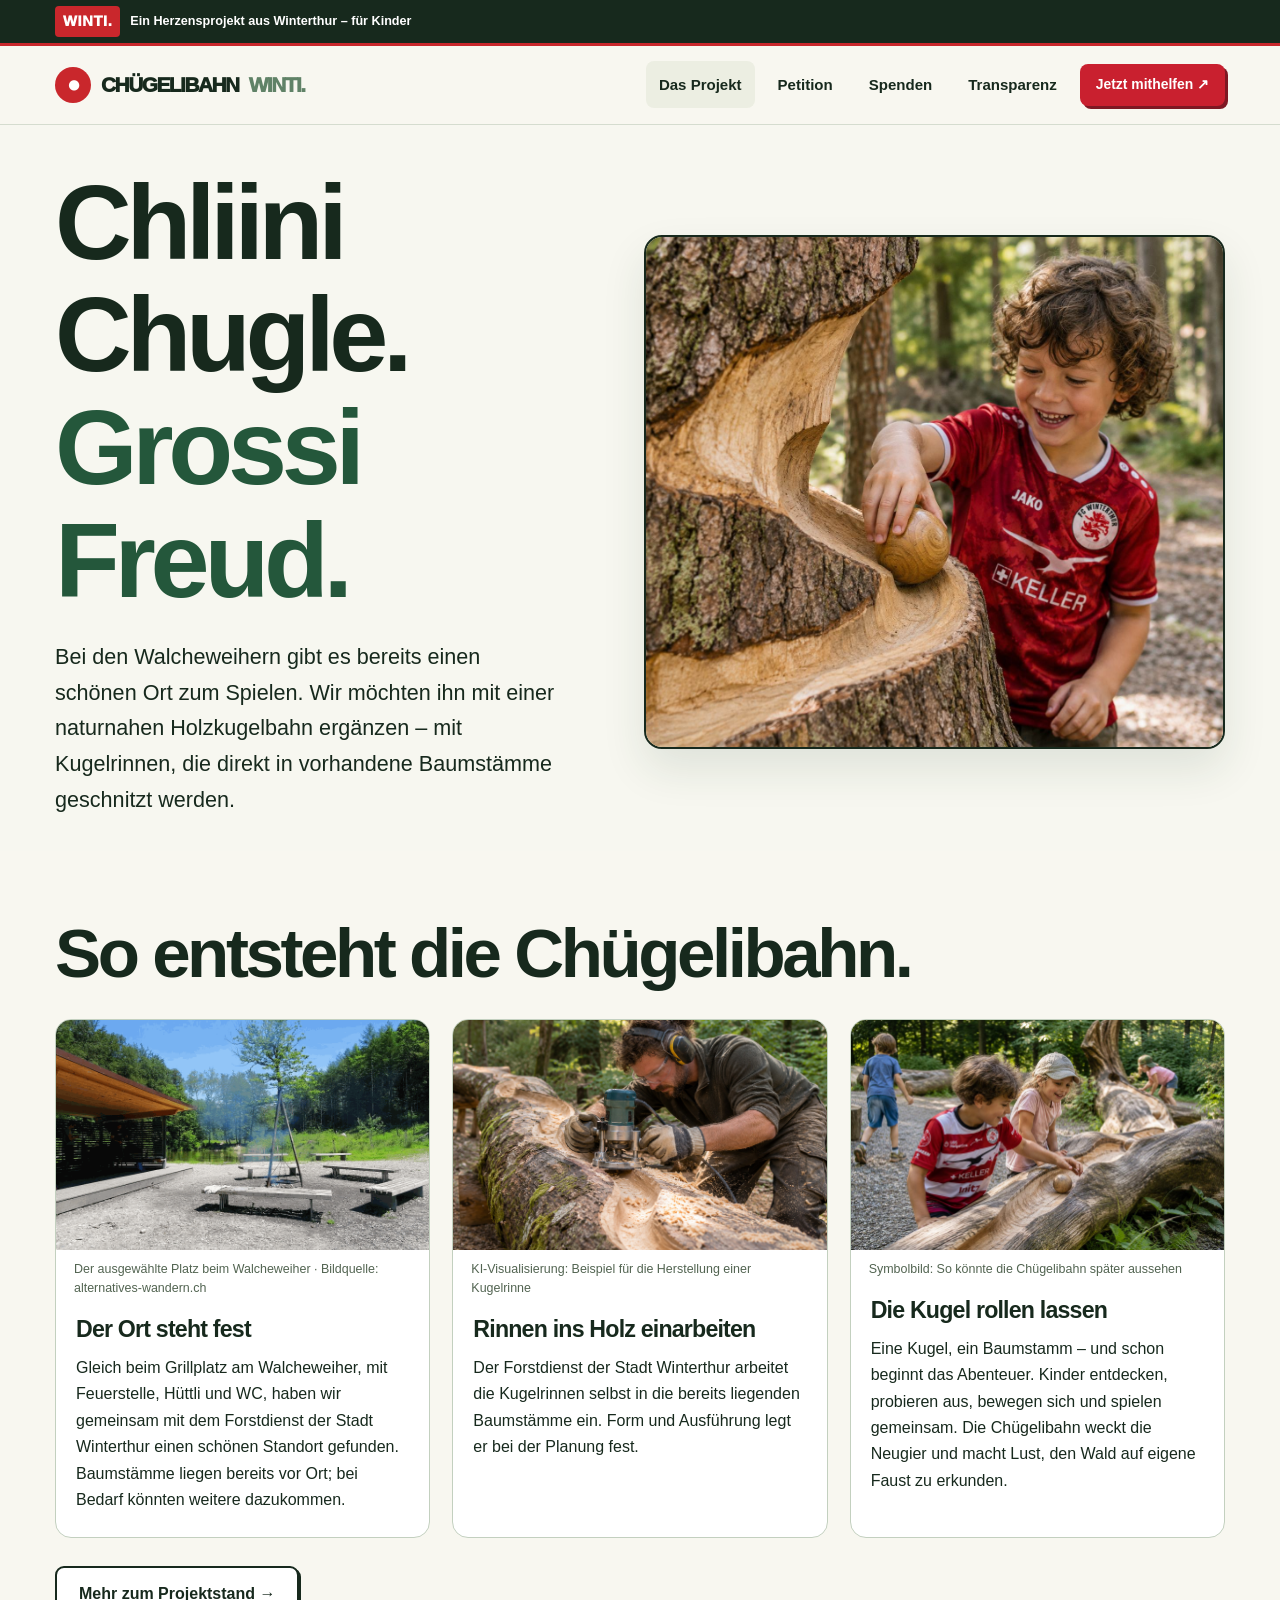
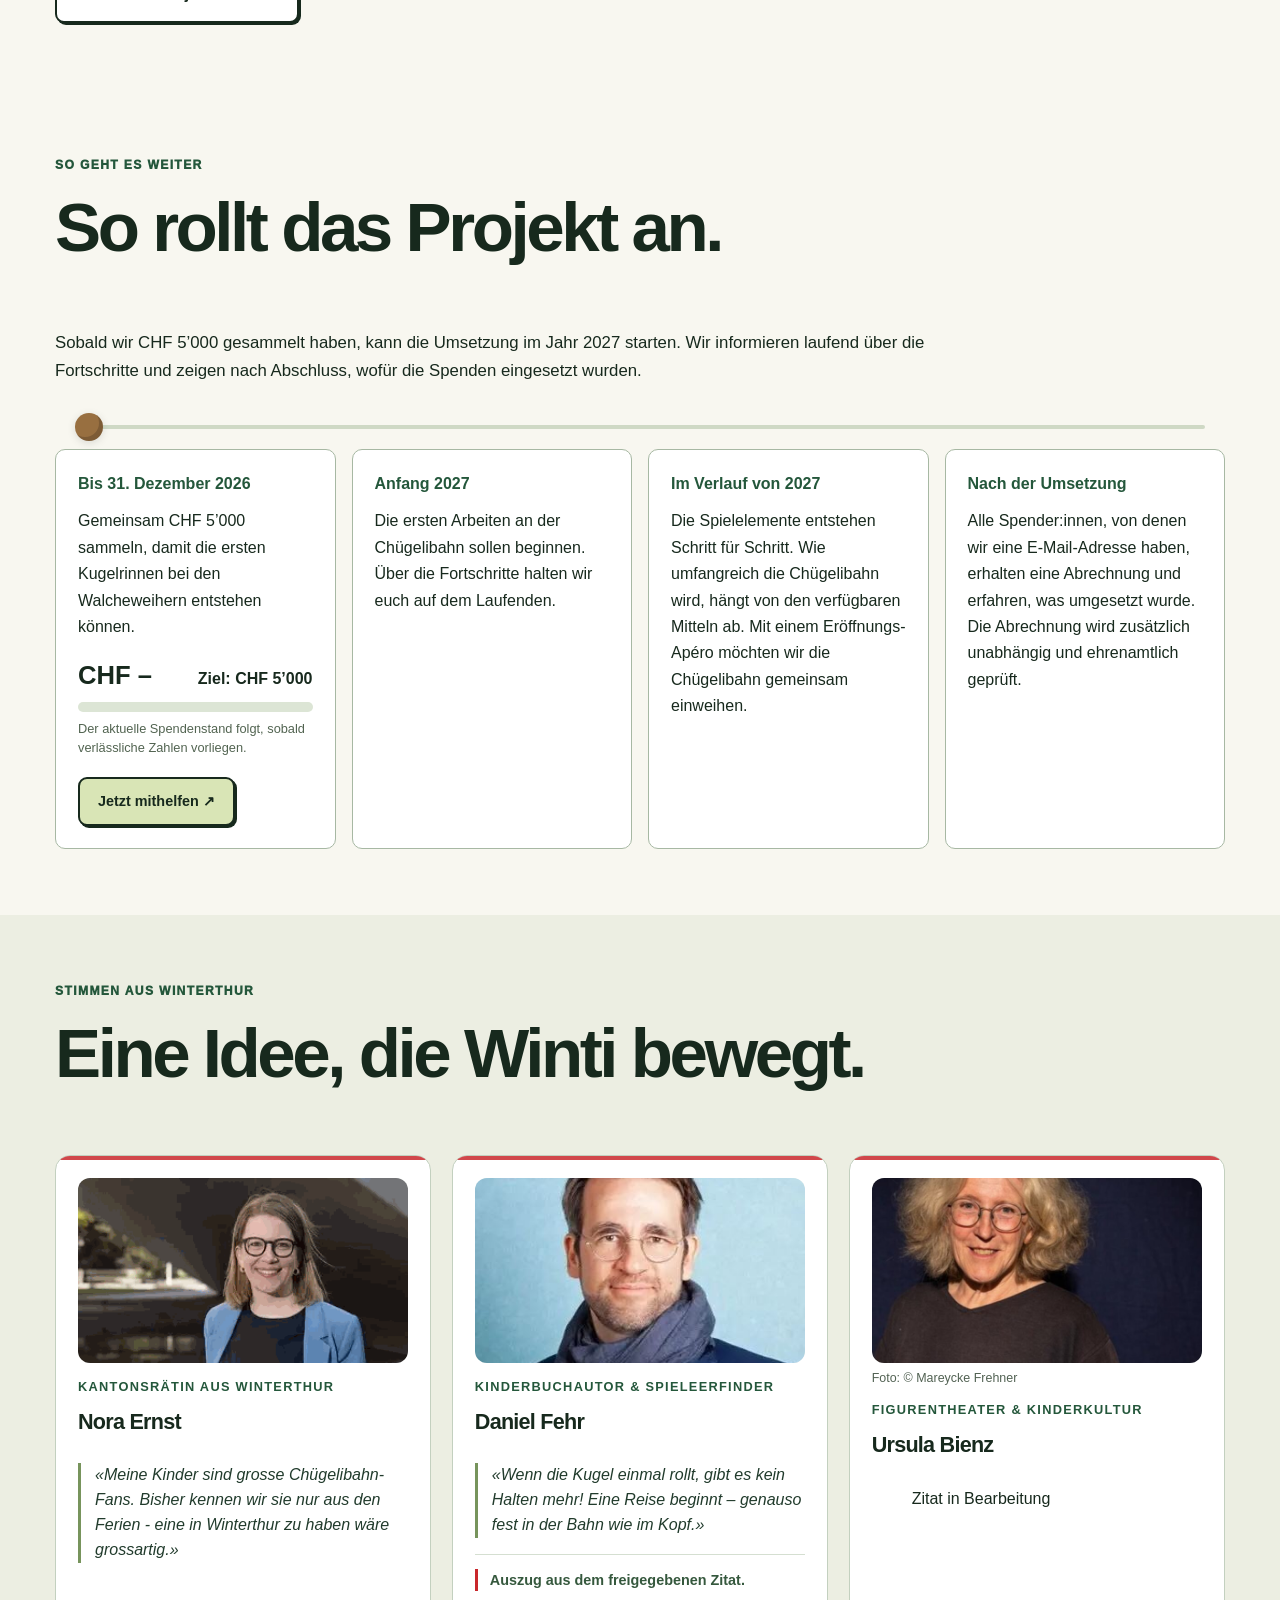
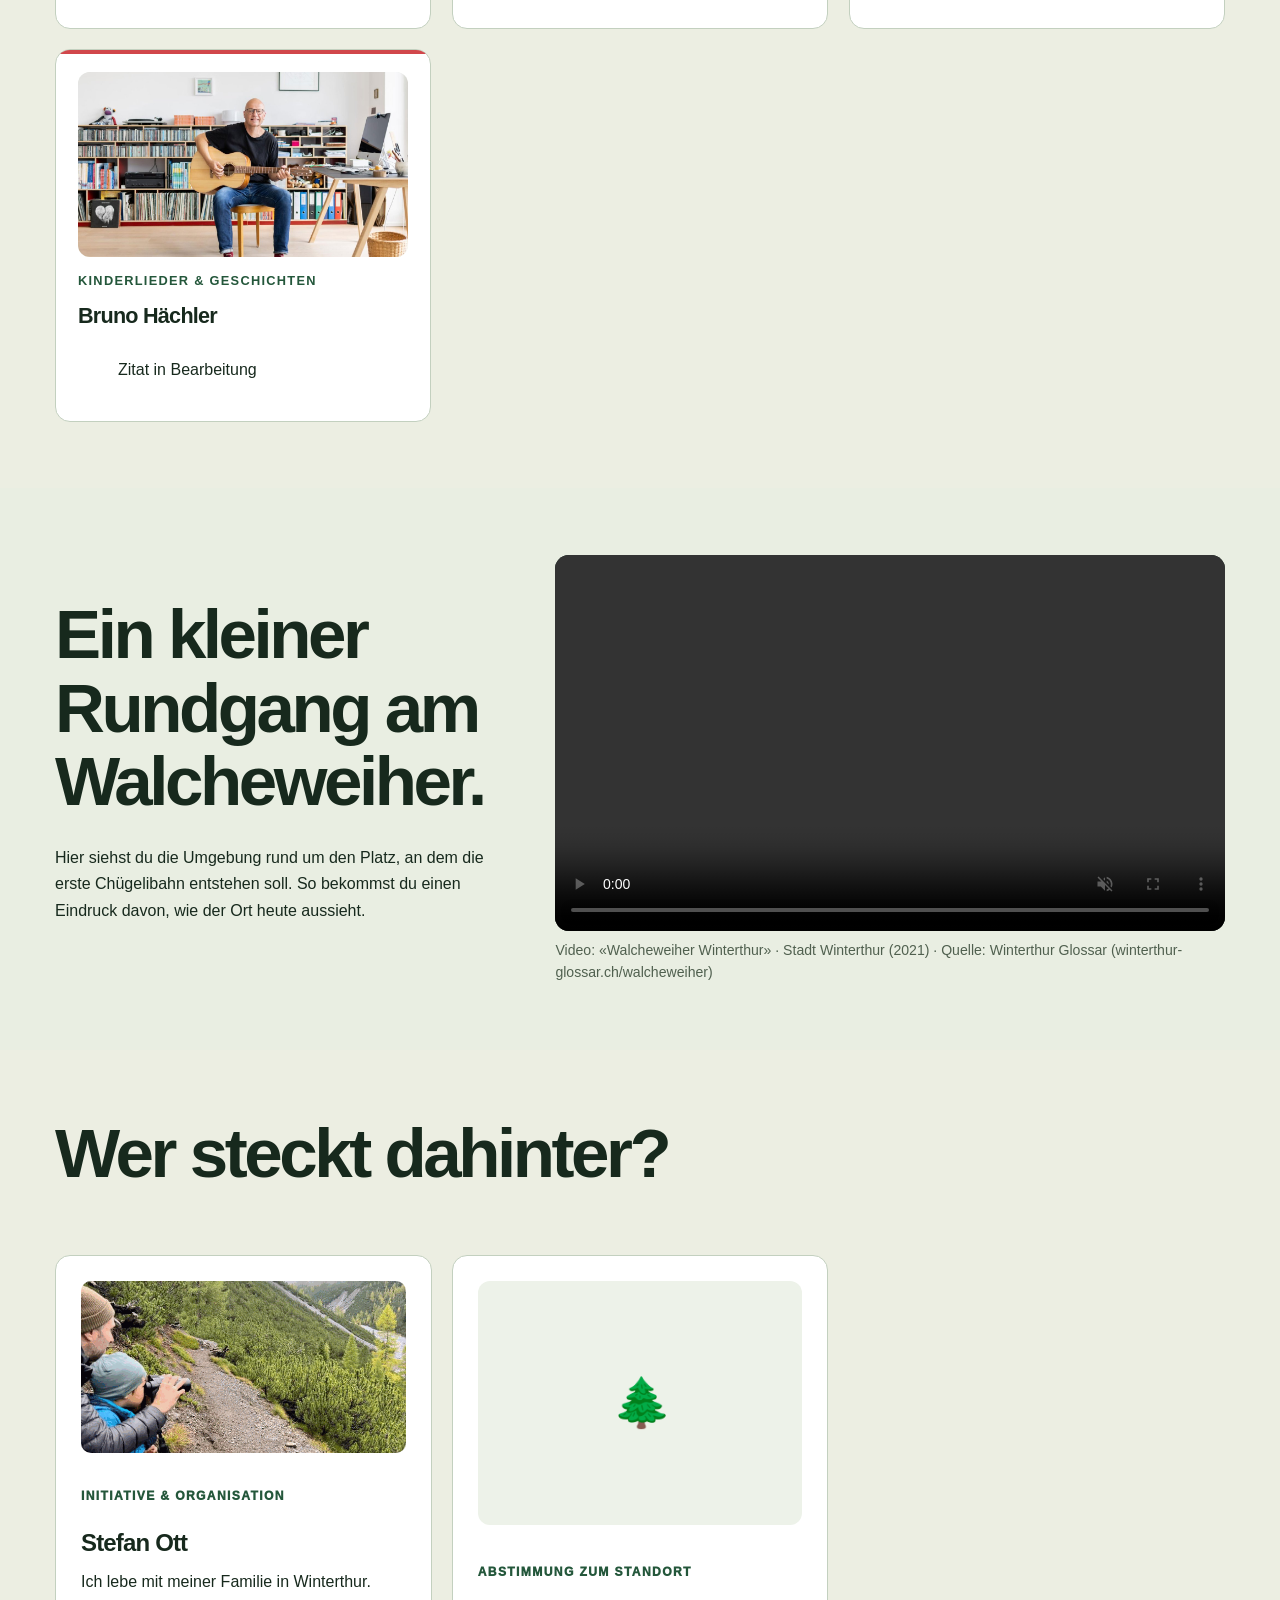
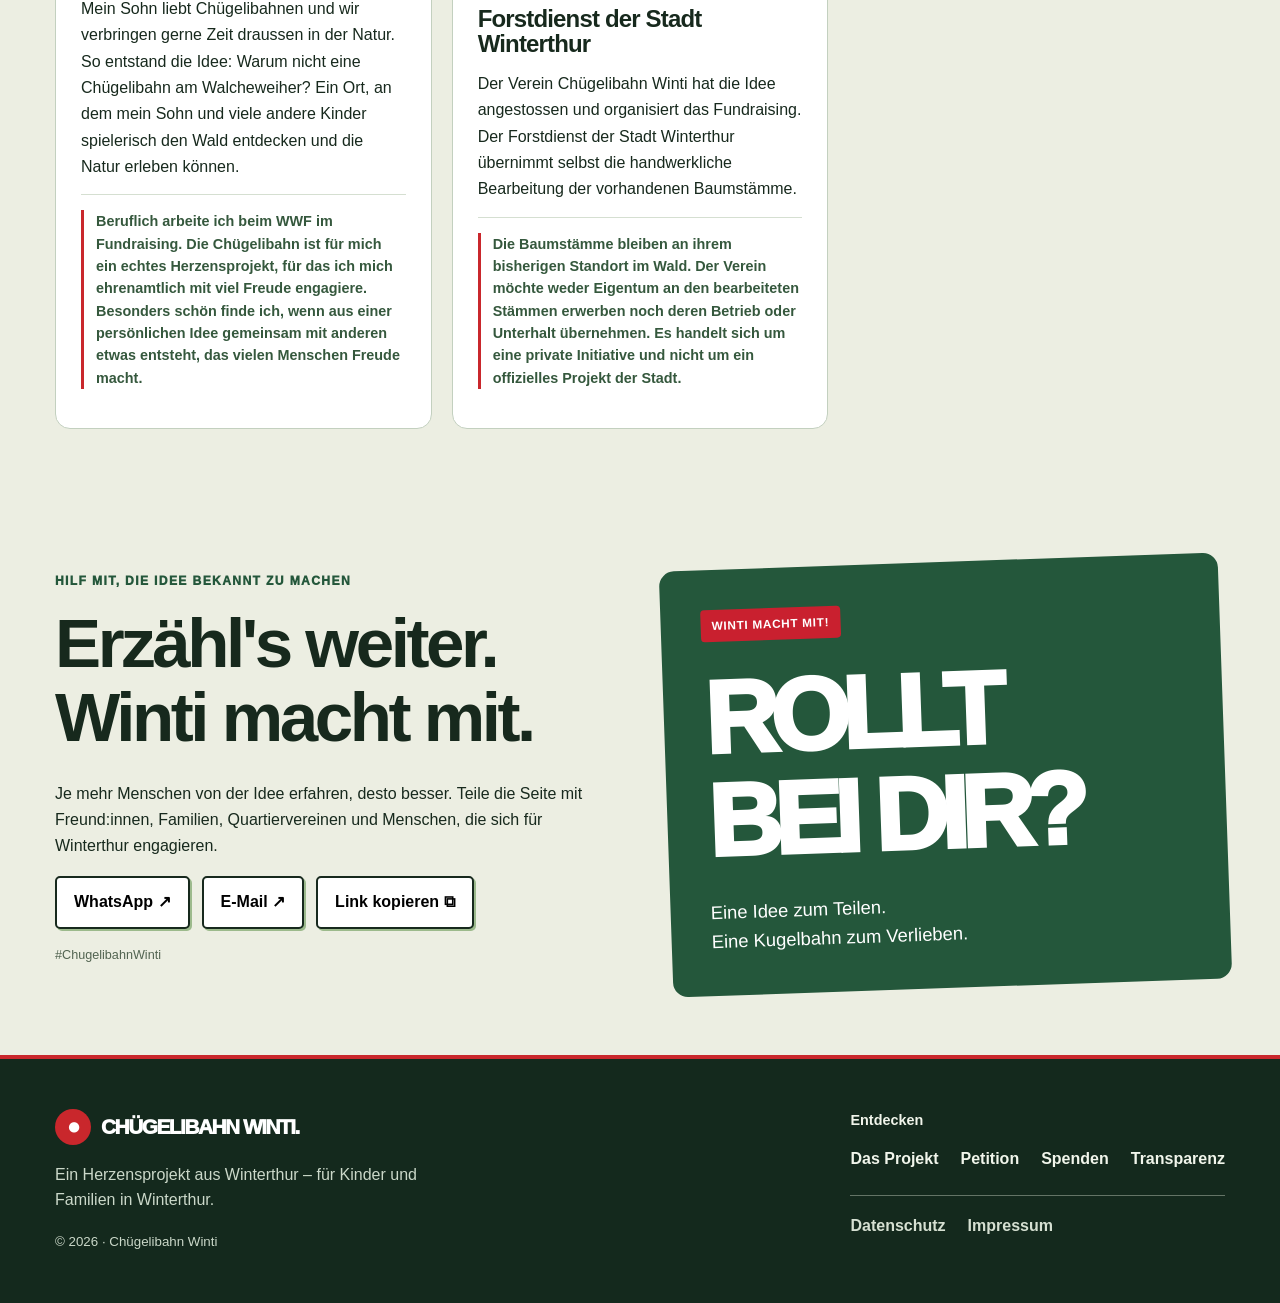
==== commit 80568d4f: "Rollen klarstellen: Verein finanziert, Forstdienst bearbeitet bestehende Baumstämme" ====
--- a/index.html
+++ b/index.html
@@ -76,7 +76,7 @@
                 </figure>
                 <div class="build-step-copy">
                   <h3>Rinnen ins Holz einarbeiten</h3>
-                  <p>Aus den Baumstämmen werden Spielbahnen: Mit geeigneten Werkzeugen entstehen Rinnen, durch die Holzkugeln rollen können. Wie die Rinnen genau gestaltet und umgesetzt werden, klärt der Forstdienst bei der weiteren Planung.</p>
+                  <p>Der Forstdienst der Stadt Winterthur arbeitet die Kugelrinnen selbst in die bereits liegenden Baumstämme ein. Form und Ausführung legt er bei der Planung fest.</p>
                 </div>
               </article>
               <article class="build-step">
@@ -240,15 +240,15 @@
                   <span class="eyebrow">Abstimmung zum Standort</span>
                   <h3>Forstdienst der Stadt Winterthur</h3>
                   <p>
-                    Es handelt sich um eine private Initiative, welche mit dem Forstdienst der Stadt
-                    Winterthur vorabgestimmt ist.
+                    Der Verein Chügelibahn Winti hat die Idee angestossen und organisiert
+                    das Fundraising. Der Forstdienst der Stadt Winterthur übernimmt selbst
+                    die handwerkliche Bearbeitung der vorhandenen Baumstämme.
                   </p>
                   <p class="person-extra">
-                    Der Forstdienst hat den Standort mitbesichtigt und sich positiv zum Projekt
-                    geäussert. Die handwerkliche Umsetzung durch den Forstdienst ist grundsätzlich
-                    vorgesehen; die genaue Ausführung, der Umfang und allfällige formelle Freigaben
-                    werden vor Beginn festgelegt. Die Initiative bleibt privat und ist kein
-                    offizielles Projekt der Stadt.
+                    Die Baumstämme bleiben an ihrem bisherigen Standort im Wald.
+                    Der Verein möchte weder Eigentum an den bearbeiteten Stämmen erwerben
+                    noch deren Betrieb oder Unterhalt übernehmen. Es handelt sich um eine
+                    private Initiative und nicht um ein offizielles Projekt der Stadt.
                   </p>
                 </div>
               </article>
--- a/styles.css
+++ b/styles.css
@@ -2362,3 +2362,42 @@
   #spenden .donation-place img { height: 240px; }
   #spenden .donation-use-header .btn { max-width: 100%; }
 }
+
+
+/* Compact transparency budget across the available desktop width. */
+#transparenz .budget-heading {
+  display: block;
+  margin-top: 44px;
+  margin-bottom: 12px;
+}
+#transparenz .budget-heading h2 { max-width: none; }
+#transparenz .compact-budget-intro {
+  margin: 0 0 24px;
+  max-width: 850px;
+  color: var(--muted);
+}
+#transparenz .budget-table { width: 100%; max-width: none; }
+#transparenz .budget-table table { width: 100%; }
+#transparenz .benefits-section .card {
+  padding-top: 25px;
+}
+#transparenz .benefits-section .card h3 { margin-top: 0; }
+/* The donation page mirrors the petition progress UI. 
+   An unknown total is never displayed as CHF 0 or as an invented figure. */
+#spenden .donation-progress .progress {
+  margin: 12px 0 14px;
+  height: 11px;
+  border-radius: 999px;
+}
+#spenden .donation-progress .progress .donation-unverified-progress {
+  display: block;
+  width: 0%;
+  height: 100%;
+}
+#spenden .donation-progress-current { font-size: clamp(1.6rem, 2.3vw, 2.25rem); }
+#petition .petition-benefit > span { display: none; }
+#petition .petition-benefit h3 { margin-top: 0; }
+#spenden .donation-faq,
+#petition .petition-faq { padding-top: clamp(44px,5vw,65px); }
+#spenden .donation-faq .faq,
+#petition .petition-faq .faq { max-width: 100%; }
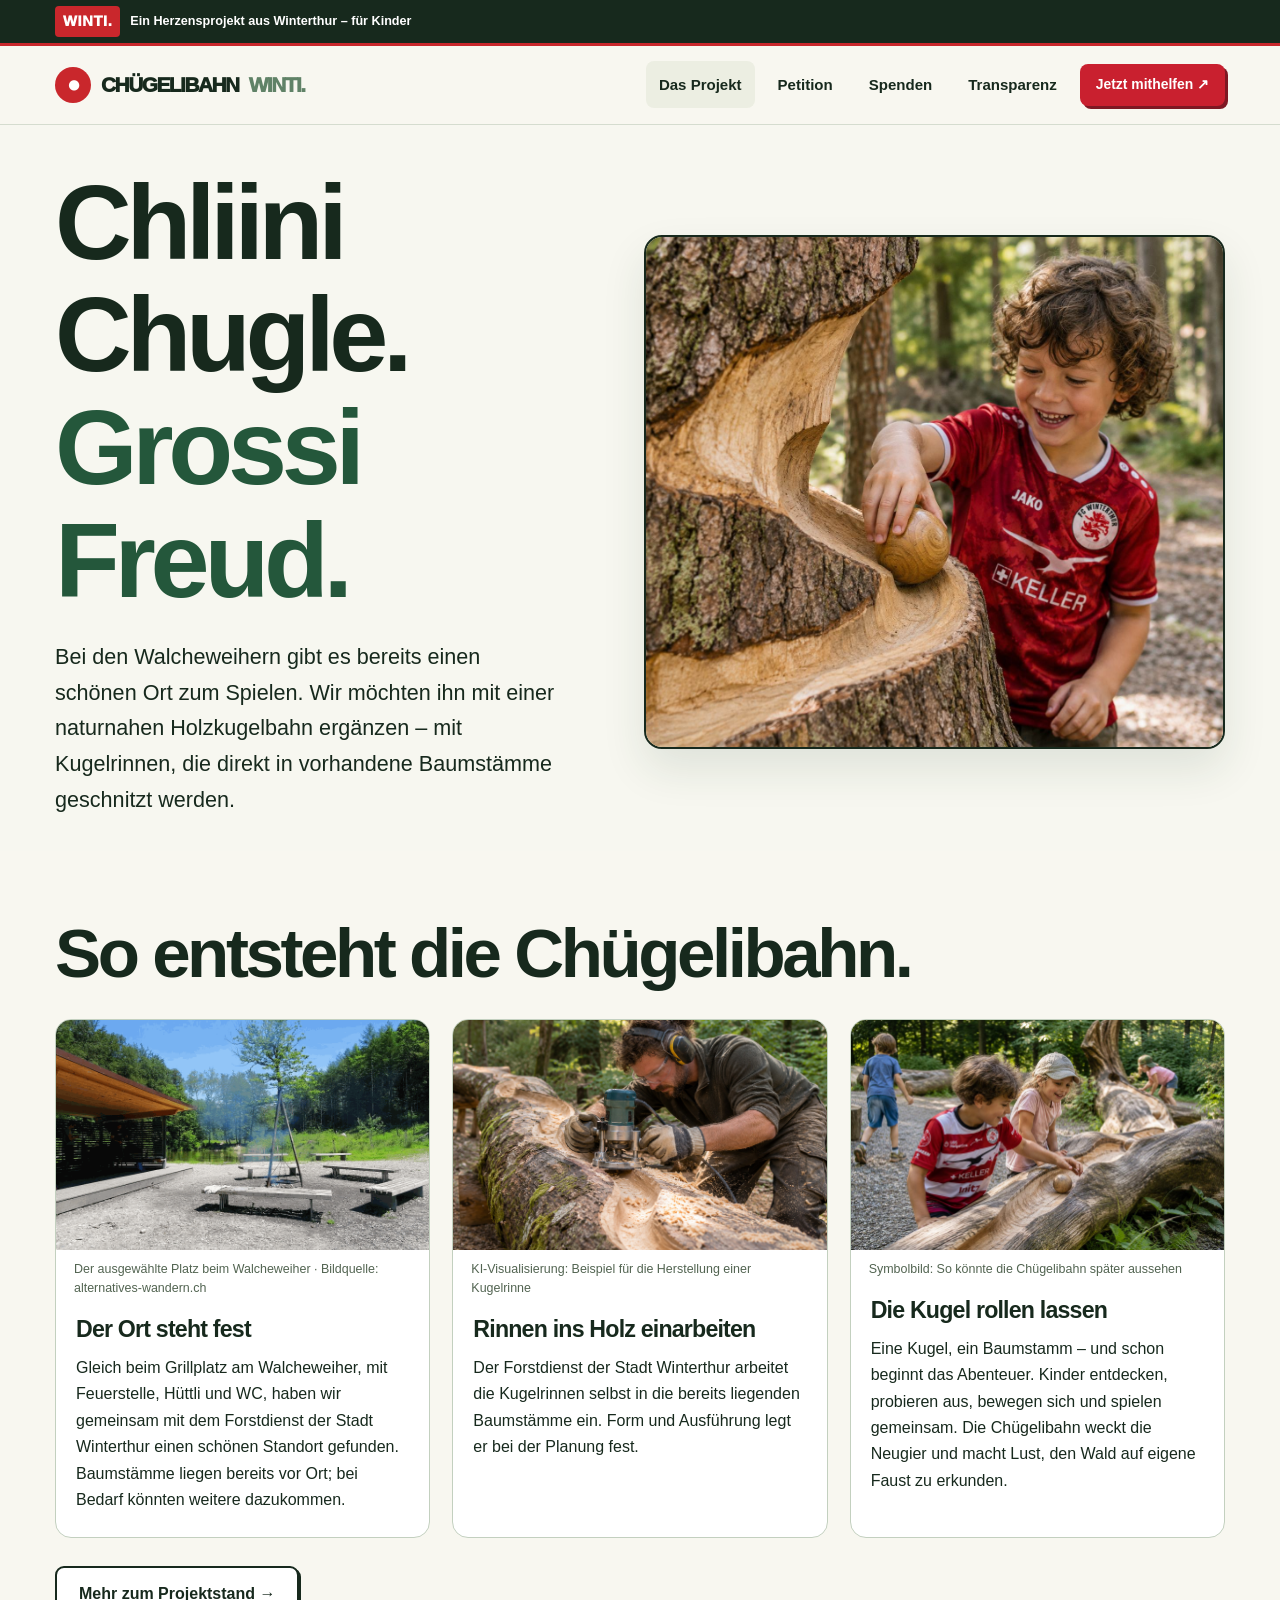
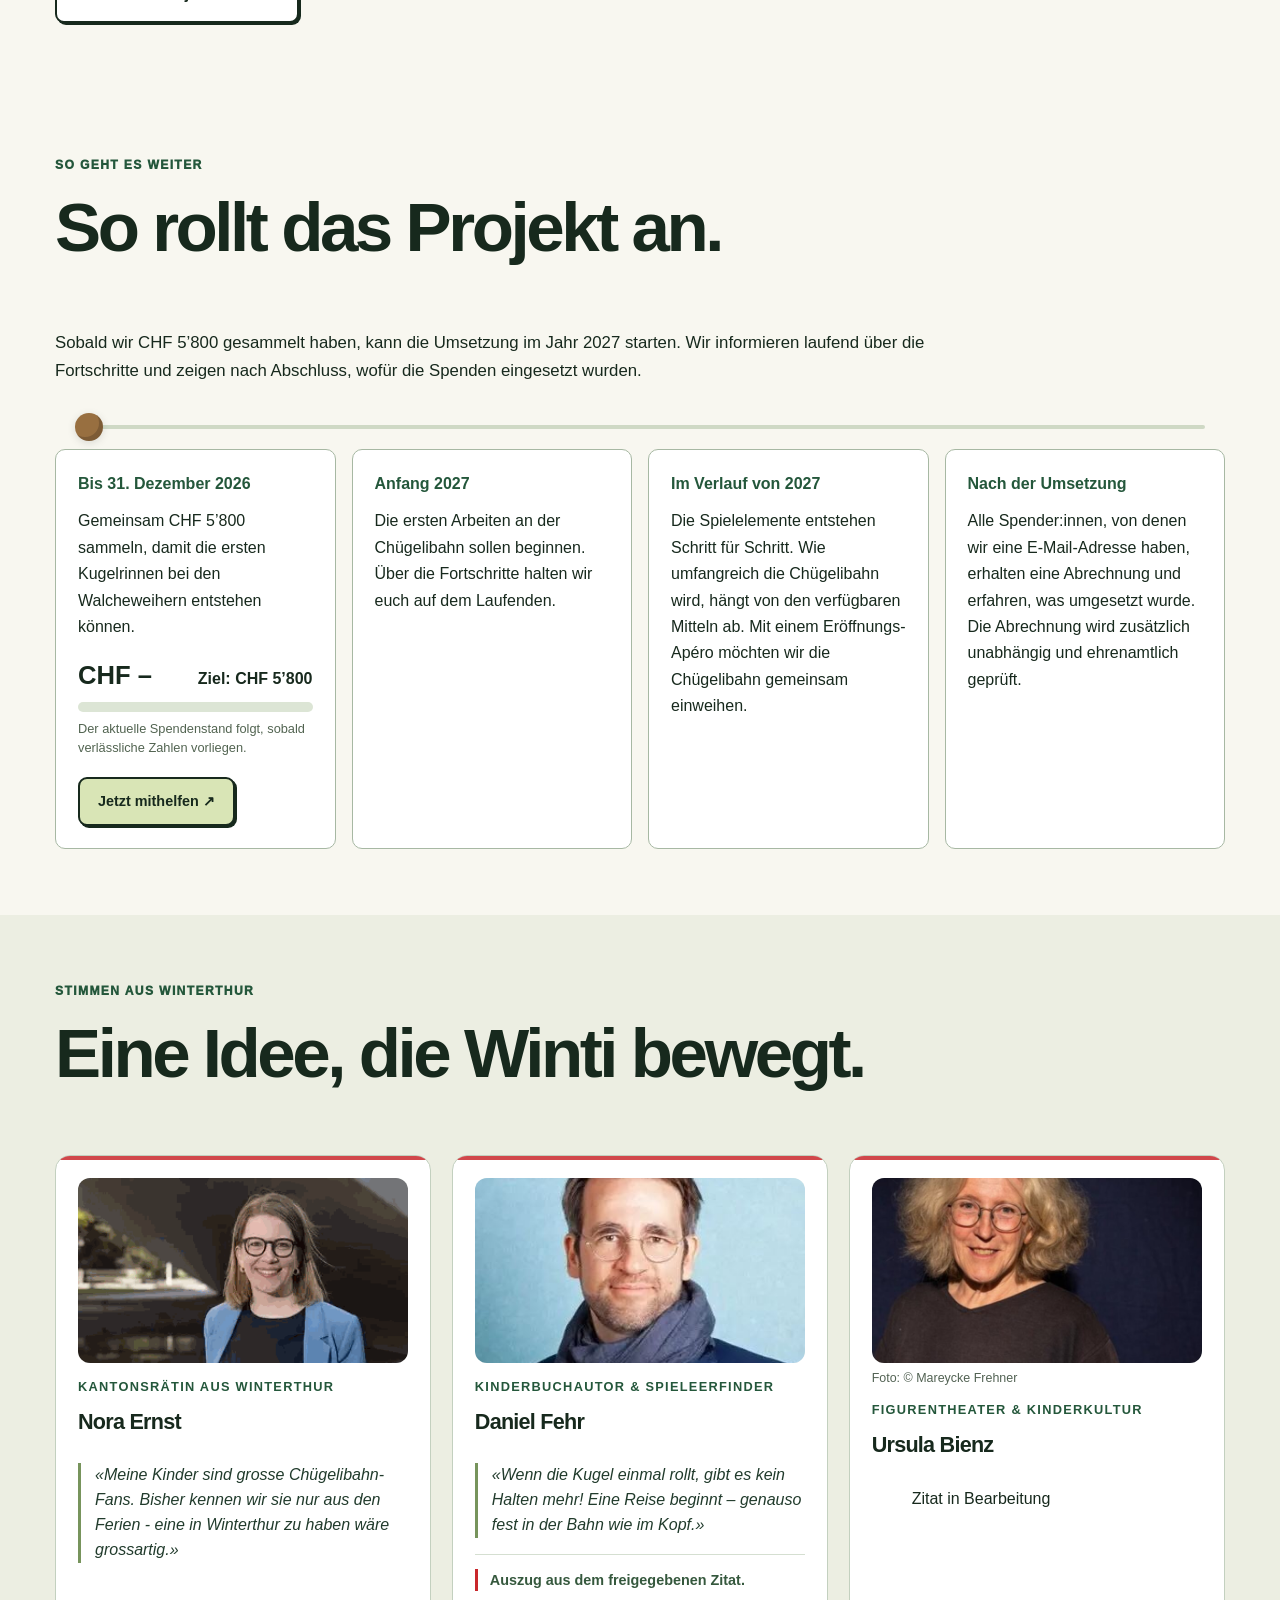
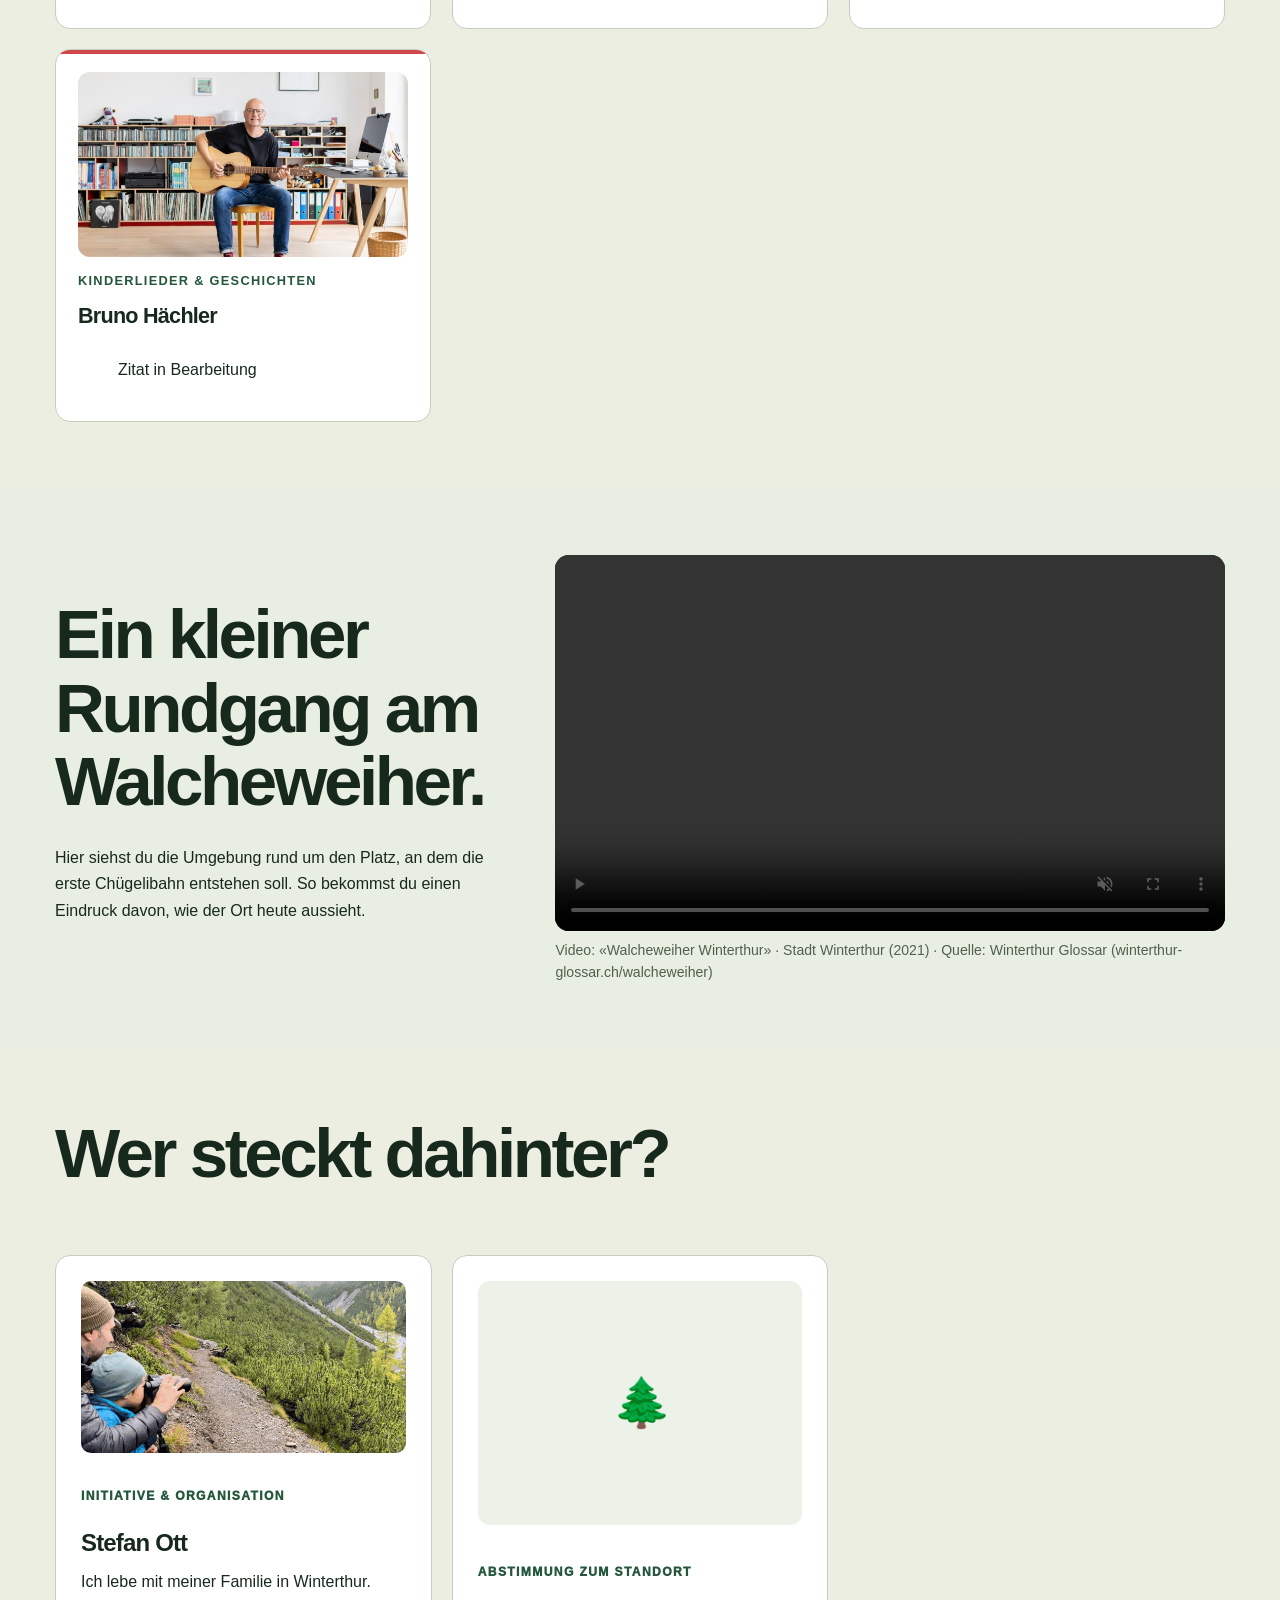
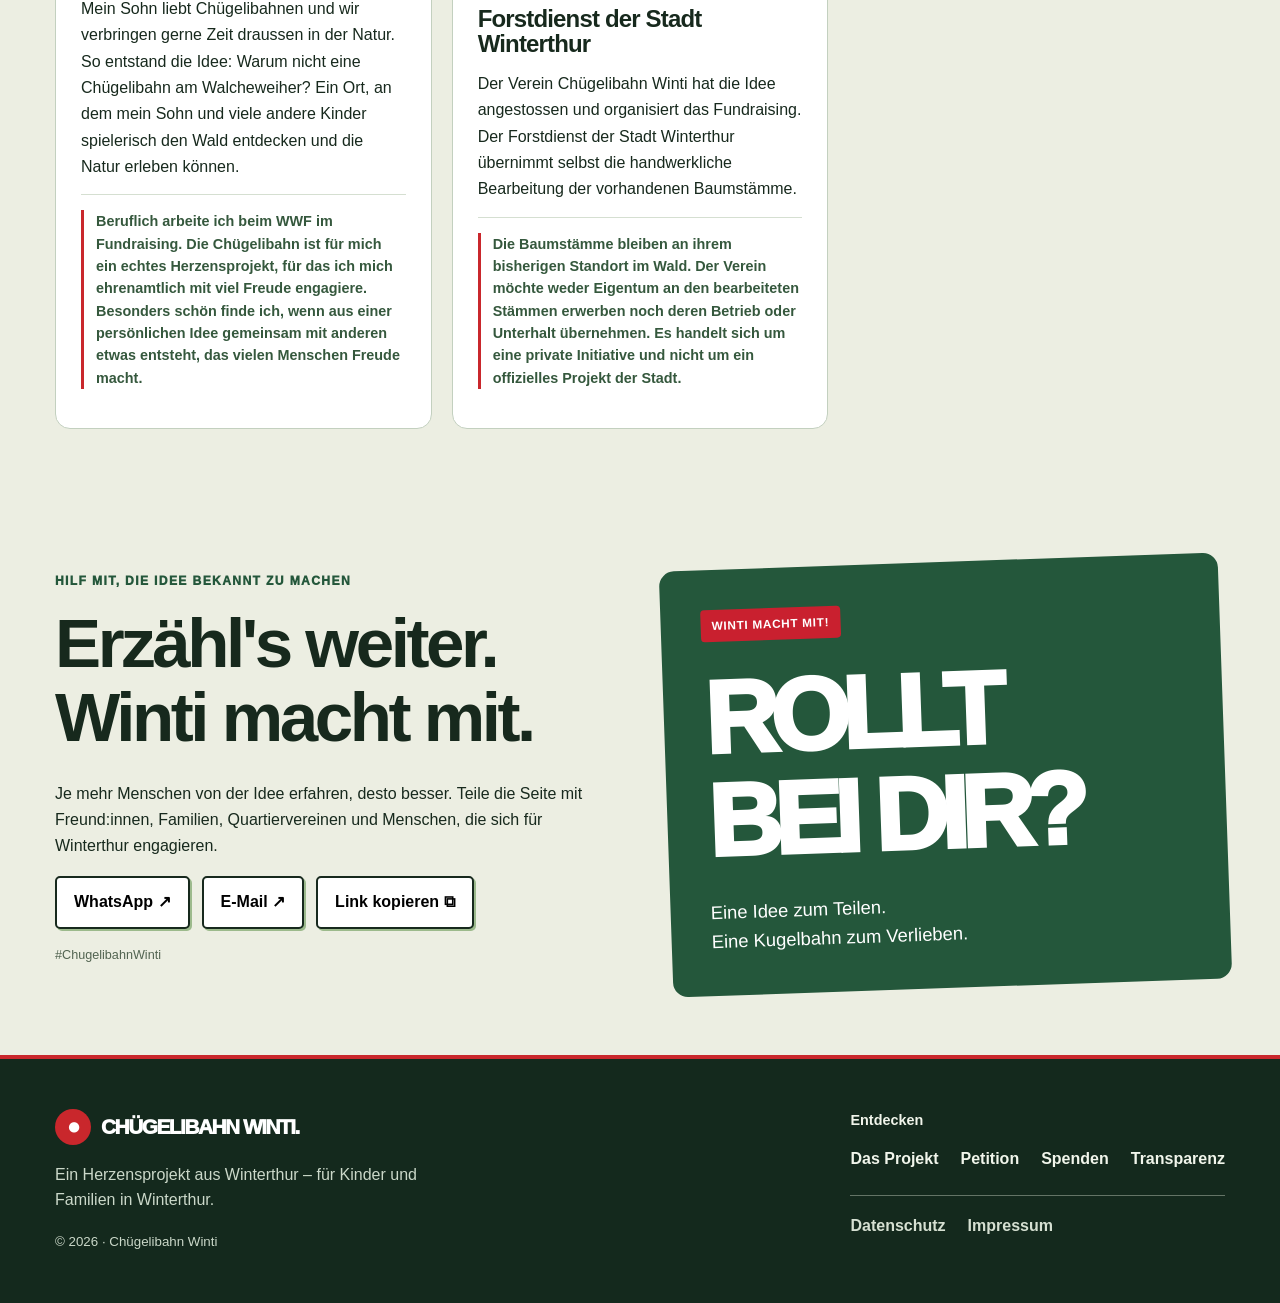
==== commit c2e00219: "Spendenziel auf CHF 5’800 anpassen" ====
--- a/index.html
+++ b/index.html
@@ -102,7 +102,7 @@
               </div>
             </div>
             <p class="timeline-context">
-              Sobald wir CHF 5’000 gesammelt haben, kann die Umsetzung im Jahr 2027 starten.
+              Sobald wir CHF 5’800 gesammelt haben, kann die Umsetzung im Jahr 2027 starten.
               Wir informieren laufend über die Fortschritte und zeigen nach Abschluss,
               wofür die Spenden eingesetzt wurden.
             </p>
@@ -112,11 +112,11 @@
               <div class="roadmap">
                 <div class="roadmap-fundraising">
                   <strong>Bis 31. Dezember 2026</strong>
-                  <p>Gemeinsam CHF 5’000 sammeln, damit die ersten Kugelrinnen bei den Walcheweihern entstehen können.</p>
-                  <div class="fundraising-progress" aria-label="Spendenziel CHF 5’000; aktueller Spendenstand noch nicht veröffentlicht">
+                  <p>Gemeinsam CHF 5’800 sammeln, damit die ersten Kugelrinnen bei den Walcheweihern entstehen können.</p>
+                  <div class="fundraising-progress" aria-label="Spendenziel CHF 5’800; aktueller Spendenstand noch nicht veröffentlicht">
                     <div class="fundraising-progress-labels">
                       <span class="fundraising-current">CHF –</span>
-                      <span>Ziel: CHF 5’000</span>
+                      <span>Ziel: CHF 5’800</span>
                     </div>
                     <div class="fundraising-progress-track" aria-hidden="true">
                       <div class="fundraising-progress-fill"></div>
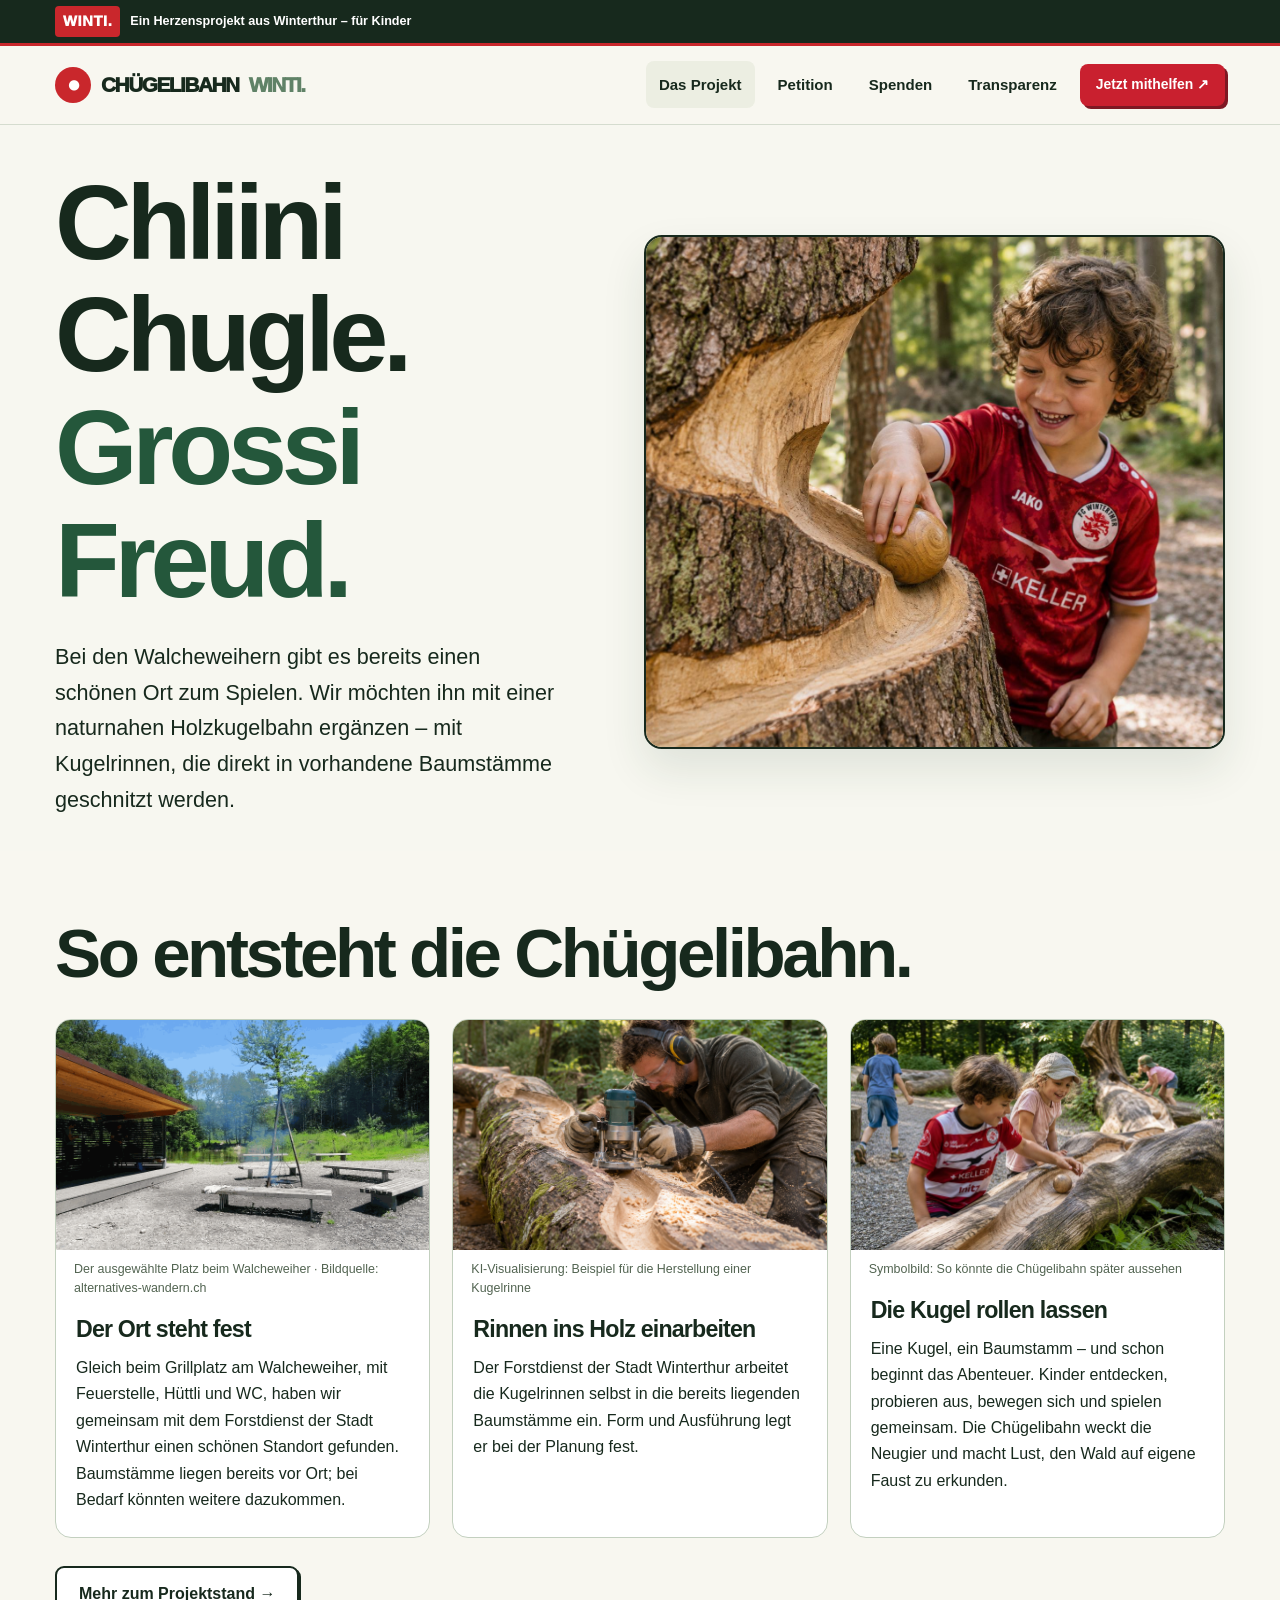
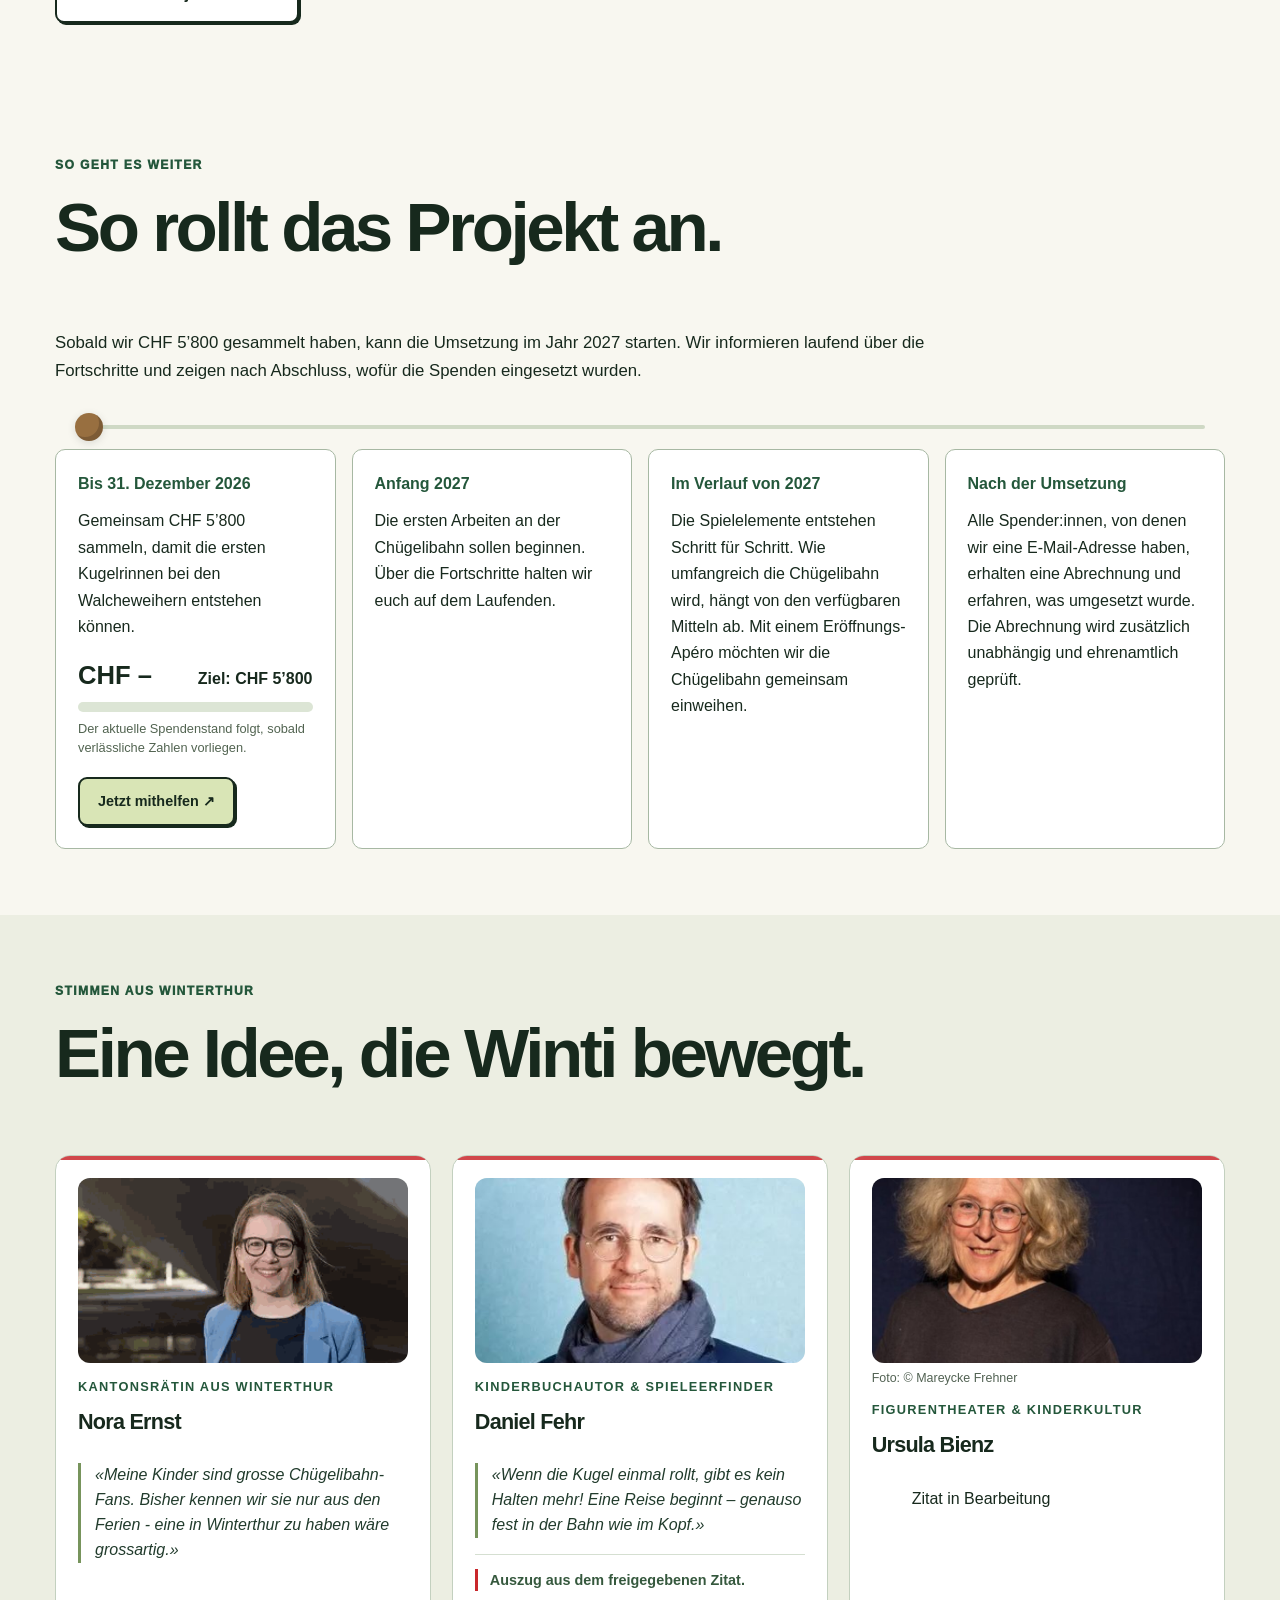
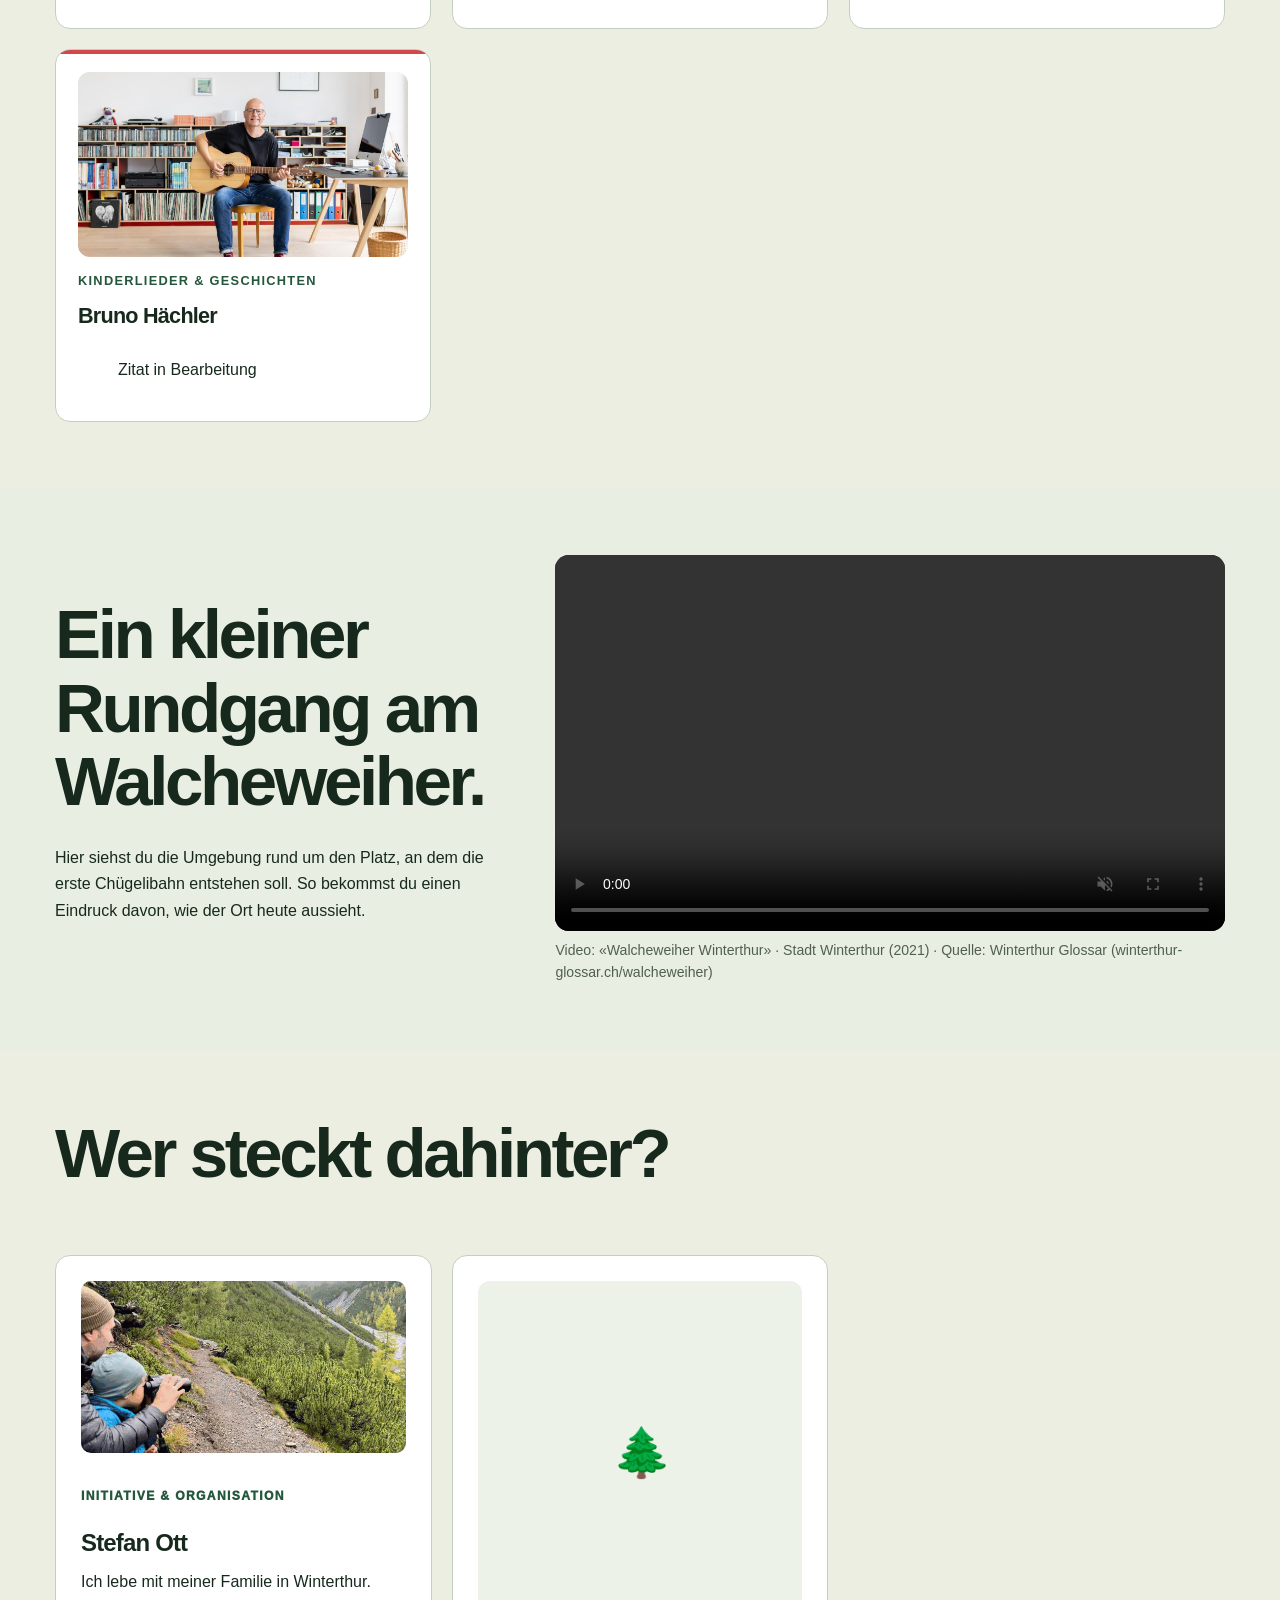
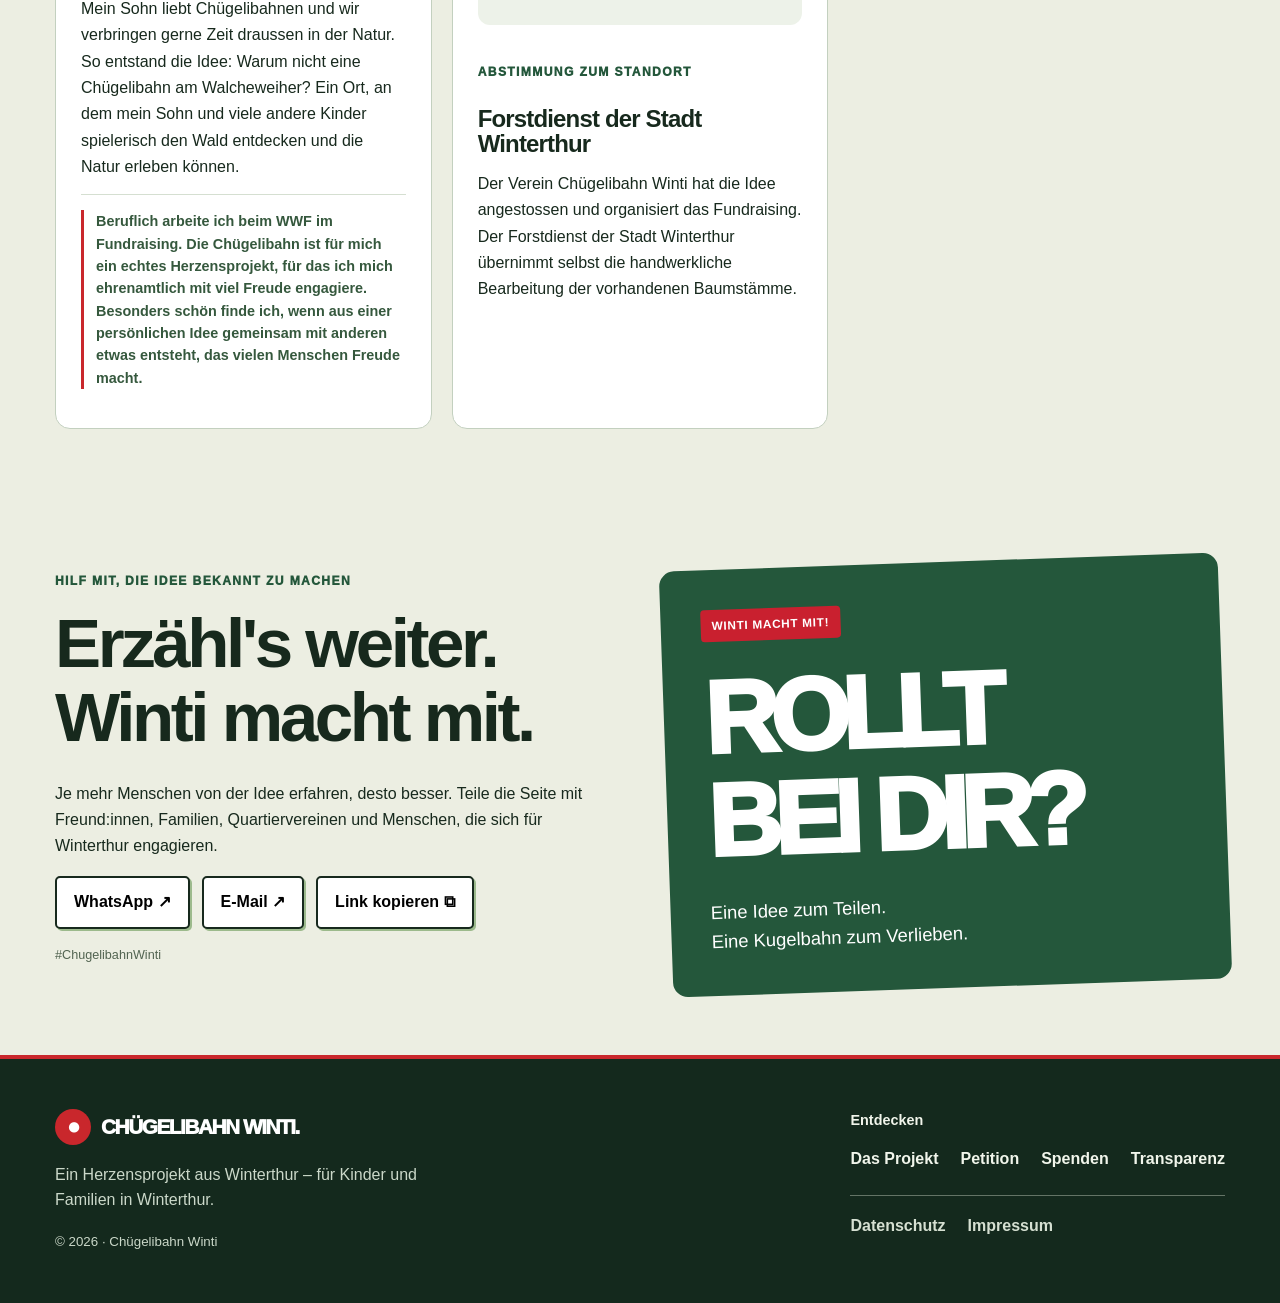
==== commit 566c3d24: "Startseite: juristisch wirkenden Absatz zum Eigentum und Unterhalt entfernen" ====
--- a/index.html
+++ b/index.html
@@ -244,12 +244,6 @@
                     das Fundraising. Der Forstdienst der Stadt Winterthur übernimmt selbst
                     die handwerkliche Bearbeitung der vorhandenen Baumstämme.
                   </p>
-                  <p class="person-extra">
-                    Die Baumstämme bleiben an ihrem bisherigen Standort im Wald.
-                    Der Verein möchte weder Eigentum an den bearbeiteten Stämmen erwerben
-                    noch deren Betrieb oder Unterhalt übernehmen. Es handelt sich um eine
-                    private Initiative und nicht um ein offizielles Projekt der Stadt.
-                  </p>
                 </div>
               </article>
             </div>
